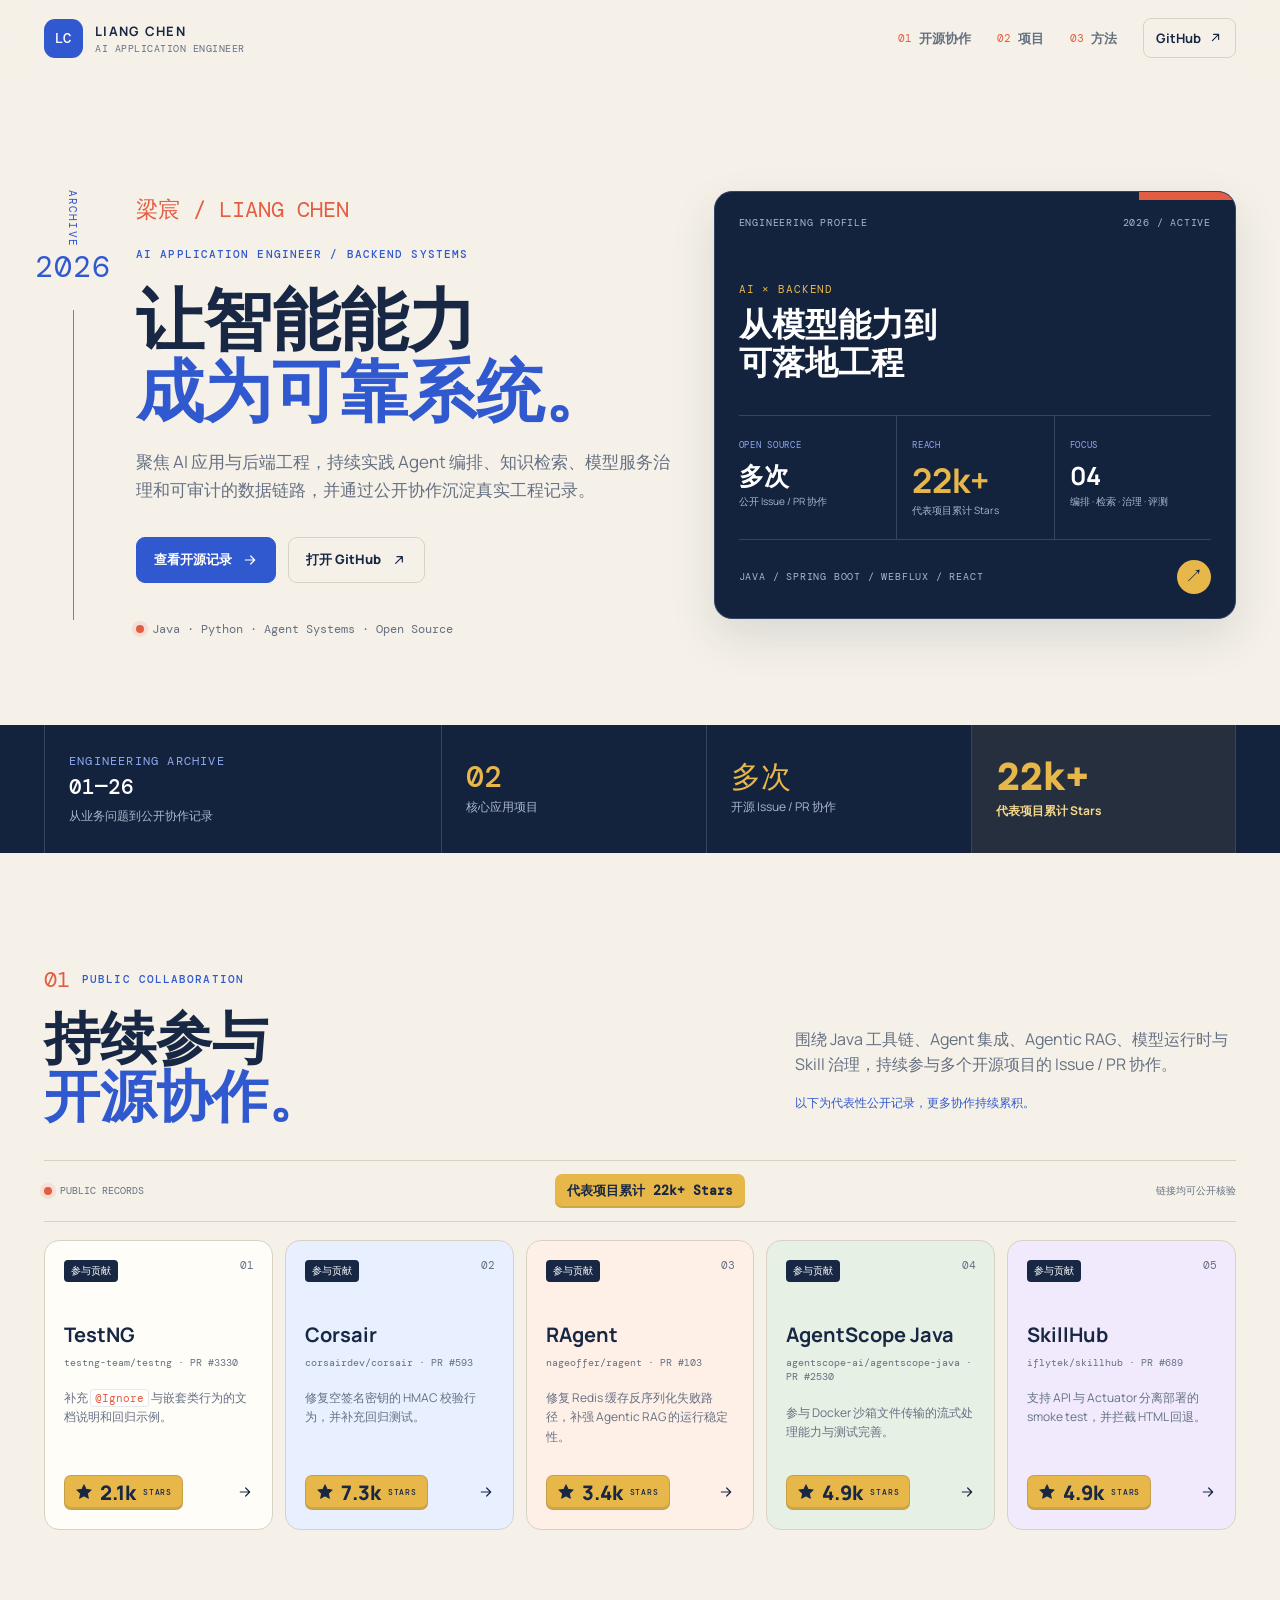
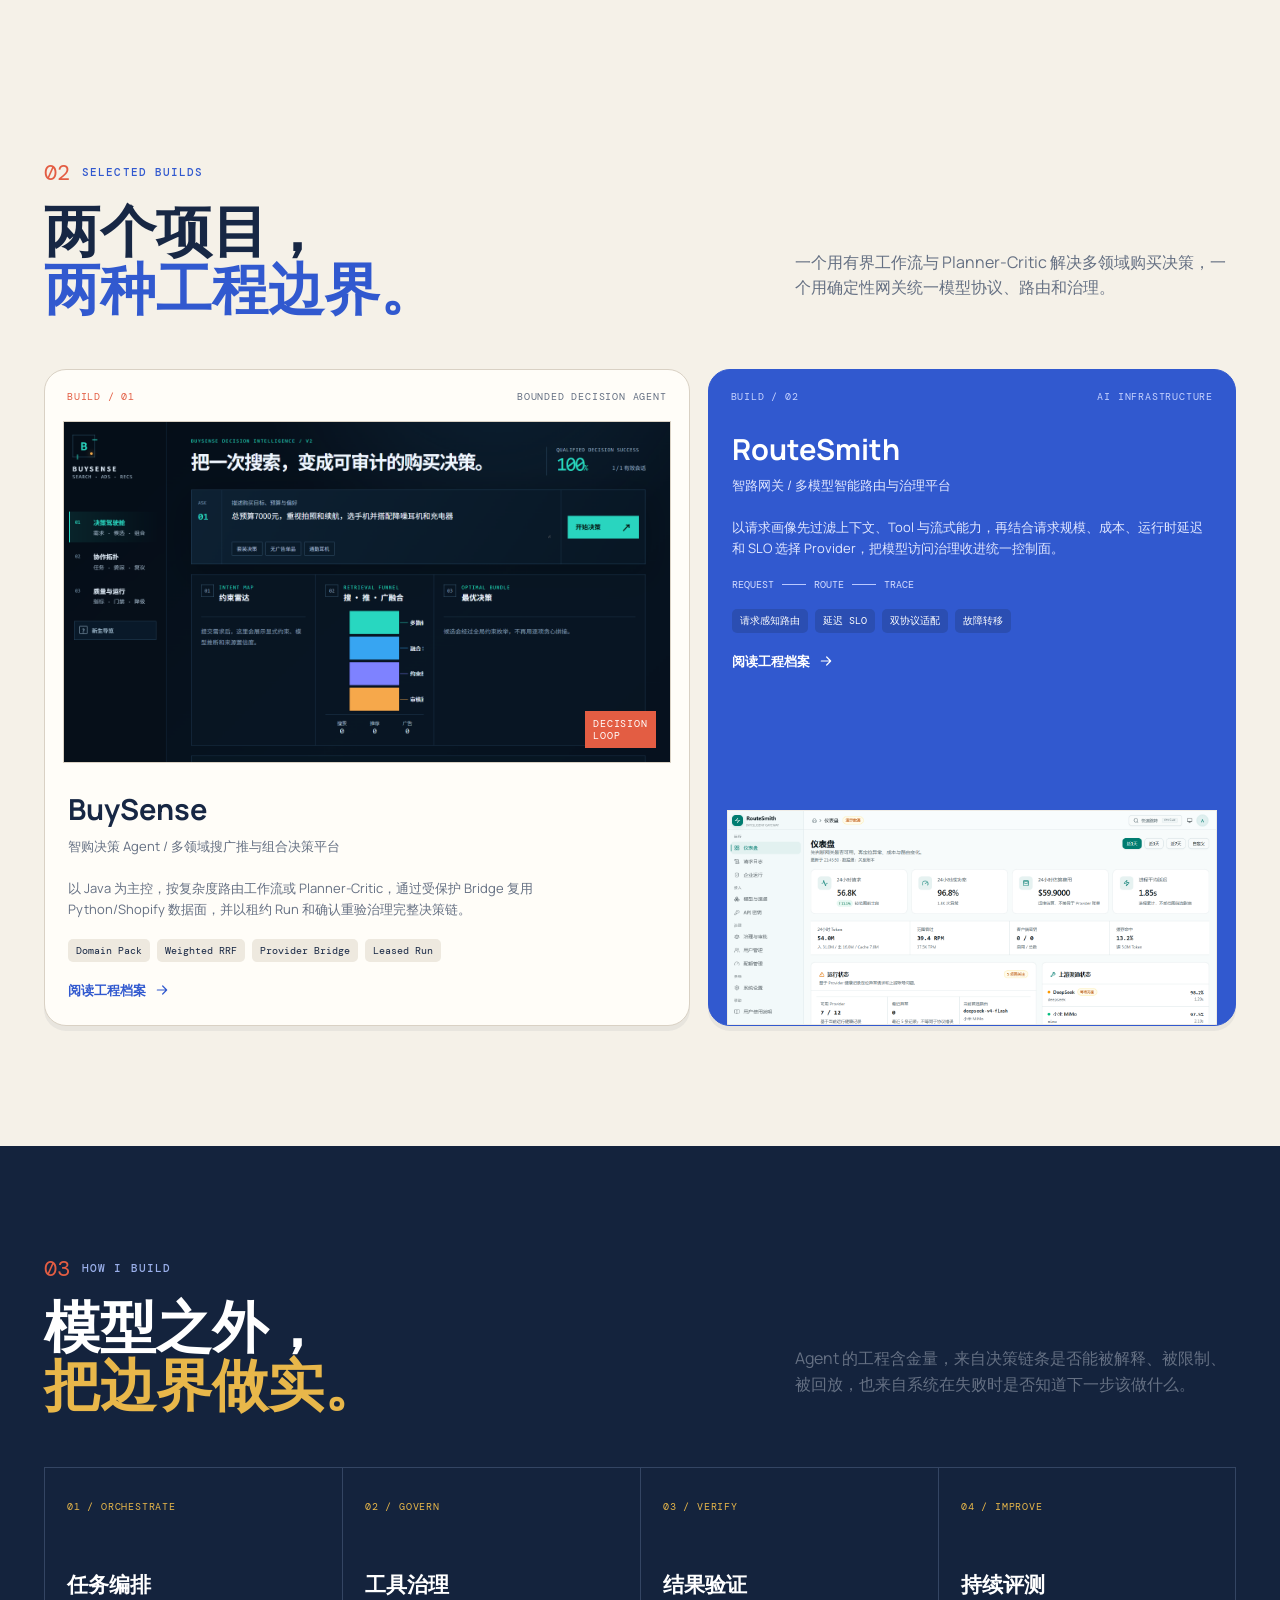
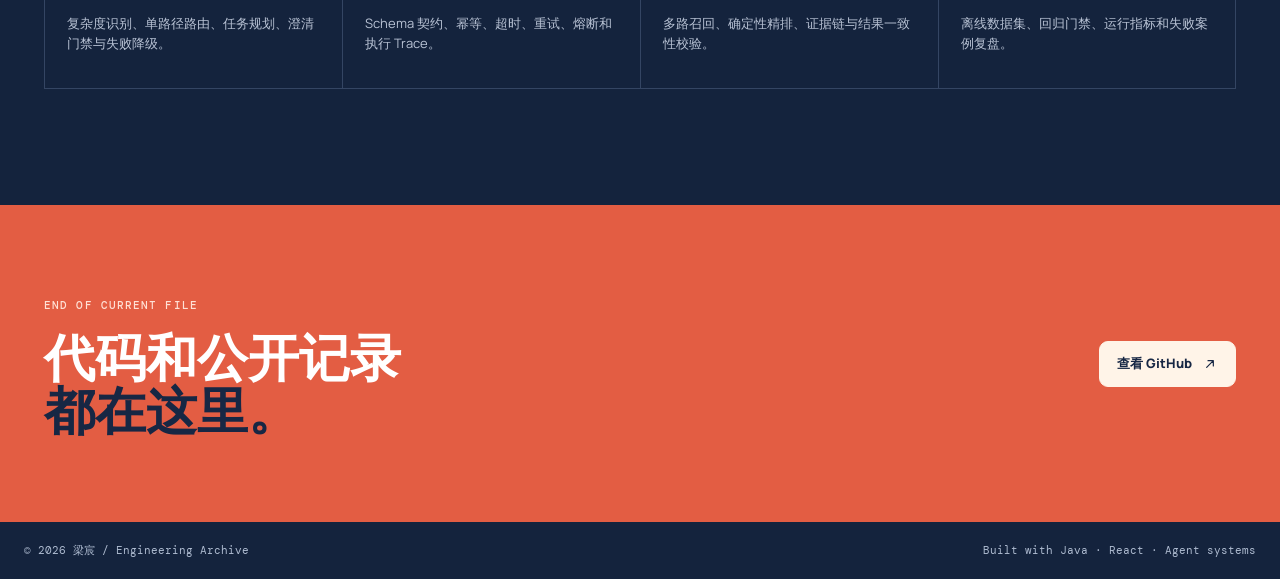
==== index.html @ 5660b4d6 "docs: sync BuySense fusion evidence" ====
<!doctype html>
<html lang="zh-CN">
  <head>
    <meta charset="utf-8" />
    <meta name="viewport" content="width=device-width, initial-scale=1" />
    <meta name="description" content="梁宸的 AI 应用与开源协作工程档案，聚焦自适应决策系统、多模型网关与可审计工程链路。" />
    <meta property="og:title" content="梁宸 · Engineering Archive" />
    <meta property="og:description" content="自适应 AI 决策、模型基础设施与持续开源协作。" />
    <meta property="og:type" content="website" />
    <title>梁宸 · Engineering Archive</title>
    <link rel="icon" href="data:," />
    <link rel="stylesheet" href="assets/site.css" />
  </head>
  <body>
    <header class="site-header" data-header>
      <div class="site-header-inner">
        <a class="brand" href="#top" aria-label="回到首页">
          <span class="brand-mark">LC</span>
          <span class="brand-copy"><strong>LIANG CHEN</strong><small>AI APPLICATION ENGINEER</small></span>
        </a>
        <button class="nav-toggle" type="button" aria-expanded="false" aria-controls="site-nav" title="打开导航">
          <svg width="22" height="22" viewBox="0 0 24 24" aria-hidden="true" focusable="false"><path d="M4 7h16M4 12h16M4 17h16" /></svg>
          <span class="sr-only">打开导航</span>
        </button>
        <nav id="site-nav" class="site-nav" aria-label="主导航">
          <a href="#opensource"><span>01</span>开源协作</a>
          <a href="#work"><span>02</span>项目</a>
          <a href="#method"><span>03</span>方法</a>
          <a class="nav-external" href="https://github.com/ShinyHero666" rel="noreferrer noopener" target="_blank">GitHub <svg class="icon" width="15" height="15" viewBox="0 0 24 24" aria-hidden="true"><path d="M7 17 17 7M9 7h8v8" /></svg></a>
        </nav>
      </div>
    </header>

    <a class="skip-link" href="#top">跳到主要内容</a>
    <main id="top" tabindex="-1">
      <section class="archive-hero" aria-labelledby="hero-title" data-reveal>
        <div class="hero-index" aria-hidden="true"><span>ARCHIVE</span><strong>2026</strong><i></i></div>
        <div class="hero-copy">
          <p class="kicker">AI APPLICATION ENGINEER / BACKEND SYSTEMS</p>
          <h1 id="hero-title">让智能能力<br /><em>成为可靠系统。</em></h1>
          <p class="hero-intro">聚焦 AI 应用与后端工程，持续实践 Agent 编排、知识检索、模型服务治理和可审计的数据链路，并通过公开协作沉淀真实工程记录。</p>
          <div class="hero-actions">
            <a class="button button-primary" href="#opensource">查看开源记录 <svg class="icon" width="16" height="16" viewBox="0 0 24 24" aria-hidden="true"><path d="M5 12h13M13 6l6 6-6 6" /></svg></a>
            <a class="button button-quiet" href="https://github.com/ShinyHero666" rel="noreferrer noopener" target="_blank">打开 GitHub <svg class="icon" width="16" height="16" viewBox="0 0 24 24" aria-hidden="true"><path d="M7 17 17 7M9 7h8v8" /></svg></a>
          </div>
          <div class="hero-footnote"><span class="status-dot"></span> Java · Python · Agent Systems · Open Source</div>
        </div>
        <div class="profile-board" aria-label="个人工程能力概览"><div class="profile-board-head"><span>ENGINEERING PROFILE</span><span>2026 / ACTIVE</span></div><div class="profile-board-title"><span>AI × BACKEND</span><strong>从模型能力到<br />可落地工程</strong></div><dl class="profile-summary"><div><dt>OPEN SOURCE</dt><dd><strong>多次</strong><span>公开 Issue / PR 协作</span></dd></div><div class="profile-stars"><dt>REACH</dt><dd><strong>22k+</strong><span>代表项目累计 Stars</span></dd></div><div><dt>FOCUS</dt><dd><strong>04</strong><span>编排 · 检索 · 治理 · 评测</span></dd></div></dl><div class="profile-board-foot"><span>JAVA / SPRING BOOT / WEBFLUX / REACT</span><a href="https://github.com/ShinyHero666" rel="noreferrer noopener" target="_blank" aria-label="打开 GitHub">↗</a></div></div>
      </section>

      <section class="metrics-band" aria-label="档案概览" data-reveal>
        <div class="metrics-inner">
          <div class="metric metric-lead"><span class="metric-label">ENGINEERING ARCHIVE</span><strong>01—26</strong><span>从业务问题到公开协作记录</span></div>
          <div class="metric"><strong>02</strong><span>核心应用项目</span></div>
          <div class="metric"><strong>多次</strong><span>开源 Issue / PR 协作</span></div>
          <div class="metric"><strong>22k+</strong><span>代表项目累计 Stars</span></div>
        </div>
      </section>

      <section class="opensource-section section-shell" id="opensource" aria-labelledby="opensource-title" data-reveal>
        <div class="section-heading open-source-heading">
          <div><span class="section-number">01</span><span class="kicker">PUBLIC COLLABORATION</span><h2 id="opensource-title">持续参与<br /><em>开源协作。</em></h2></div>
          <div><p>围绕 Java 工具链、Agent 集成、Agentic RAG、模型运行时与 Skill 治理，持续参与多个开源项目的 Issue / PR 协作。</p><p class="subtle-note">以下为代表性公开记录，更多协作持续累积。</p></div>
        </div>
        <div class="opensource-toolbar"><span><i class="status-dot"></i> PUBLIC RECORDS</span><strong>代表项目累计 22k+ Stars</strong><span>链接均可公开核验</span></div>
        <div class="opensource-grid">
          <a class="opensource-card" href="https://github.com/testng-team/testng/pull/3330" target="_blank" rel="noreferrer noopener"><span class="card-index">01</span><span class="contribution-label">参与贡献</span><strong>TestNG</strong><span class="repo-name">testng-team/testng · PR #3330</span><p>补充 <code>@Ignore</code> 与嵌套类行为的文档说明和回归示例。</p><span class="card-meta"><span class="star-badge"><svg class="star-icon" width="18" height="18" viewBox="0 0 24 24" aria-hidden="true"><path d="m12 2.8 2.8 5.7 6.3.9-4.6 4.4 1.1 6.2-5.6-2.9L6.4 20l1.1-6.2-4.6-4.4 6.3-.9L12 2.8Z" /></svg><b>2.1k</b><small>STARS</small></span><svg class="icon" width="16" height="16" viewBox="0 0 24 24" aria-hidden="true"><path d="M5 12h13M13 6l6 6-6 6" /></svg></span></a>
          <a class="opensource-card" href="https://github.com/corsairdev/corsair/pull/593" target="_blank" rel="noreferrer noopener"><span class="card-index">02</span><span class="contribution-label">参与贡献</span><strong>Corsair</strong><span class="repo-name">corsairdev/corsair · PR #593</span><p>修复空签名密钥的 HMAC 校验行为，并补充回归测试。</p><span class="card-meta"><span class="star-badge"><svg class="star-icon" width="18" height="18" viewBox="0 0 24 24" aria-hidden="true"><path d="m12 2.8 2.8 5.7 6.3.9-4.6 4.4 1.1 6.2-5.6-2.9L6.4 20l1.1-6.2-4.6-4.4 6.3-.9L12 2.8Z" /></svg><b>7.3k</b><small>STARS</small></span><svg class="icon" width="16" height="16" viewBox="0 0 24 24" aria-hidden="true"><path d="M5 12h13M13 6l6 6-6 6" /></svg></span></a>
          <a class="opensource-card" href="https://github.com/nageoffer/ragent/pull/103" target="_blank" rel="noreferrer noopener"><span class="card-index">03</span><span class="contribution-label">参与贡献</span><strong>RAgent</strong><span class="repo-name">nageoffer/ragent · PR #103</span><p>修复 Redis 缓存反序列化失败路径，补强 Agentic RAG 的运行稳定性。</p><span class="card-meta"><span class="star-badge"><svg class="star-icon" width="18" height="18" viewBox="0 0 24 24" aria-hidden="true"><path d="m12 2.8 2.8 5.7 6.3.9-4.6 4.4 1.1 6.2-5.6-2.9L6.4 20l1.1-6.2-4.6-4.4 6.3-.9L12 2.8Z" /></svg><b>3.4k</b><small>STARS</small></span><svg class="icon" width="16" height="16" viewBox="0 0 24 24" aria-hidden="true"><path d="M5 12h13M13 6l6 6-6 6" /></svg></span></a>
          <a class="opensource-card" href="https://github.com/agentscope-ai/agentscope-java/pull/2530" target="_blank" rel="noreferrer noopener"><span class="card-index">04</span><span class="contribution-label">参与贡献</span><strong>AgentScope Java</strong><span class="repo-name">agentscope-ai/agentscope-java · PR #2530</span><p>参与 Docker 沙箱文件传输的流式处理能力与测试完善。</p><span class="card-meta"><span class="star-badge"><svg class="star-icon" width="18" height="18" viewBox="0 0 24 24" aria-hidden="true"><path d="m12 2.8 2.8 5.7 6.3.9-4.6 4.4 1.1 6.2-5.6-2.9L6.4 20l1.1-6.2-4.6-4.4 6.3-.9L12 2.8Z" /></svg><b>4.9k</b><small>STARS</small></span><svg class="icon" width="16" height="16" viewBox="0 0 24 24" aria-hidden="true"><path d="M5 12h13M13 6l6 6-6 6" /></svg></span></a>
          <a class="opensource-card" href="https://github.com/iflytek/skillhub/pull/689" target="_blank" rel="noreferrer noopener"><span class="card-index">05</span><span class="contribution-label">参与贡献</span><strong>SkillHub</strong><span class="repo-name">iflytek/skillhub · PR #689</span><p>支持 API 与 Actuator 分离部署的 smoke test，并拦截 HTML 回退。</p><span class="card-meta"><span class="star-badge"><svg class="star-icon" width="18" height="18" viewBox="0 0 24 24" aria-hidden="true"><path d="m12 2.8 2.8 5.7 6.3.9-4.6 4.4 1.1 6.2-5.6-2.9L6.4 20l1.1-6.2-4.6-4.4 6.3-.9L12 2.8Z" /></svg><b>4.9k</b><small>STARS</small></span><svg class="icon" width="16" height="16" viewBox="0 0 24 24" aria-hidden="true"><path d="M5 12h13M13 6l6 6-6 6" /></svg></span></a>
        </div>
      </section>

      <section class="work-section section-shell" id="work" aria-labelledby="work-title" data-reveal>
        <div class="section-heading">
          <div><span class="section-number">02</span><span class="kicker">SELECTED BUILDS</span><h2 id="work-title">两个项目，<br /><em>两种工程边界。</em></h2></div>
          <p>一个用有界工作流与 Planner-Critic 解决多领域购买决策，一个用确定性网关统一模型协议、路由和治理。</p>
        </div>
        <div class="project-grid">
          <article class="project-card project-card-primary">
            <div class="project-card-head"><span class="project-code">BUILD / 01</span><span class="project-type">BOUNDED DECISION AGENT</span></div>
            <div class="project-image"><img src="assets/buysense-console.png" alt="BuySense 智购引擎决策工作台界面" loading="lazy" /><span class="image-stamp">DECISION<br />LOOP</span></div>
            <div class="project-card-body">
              <div><h3>BuySense</h3><p>智购决策 Agent / 多领域搜广推与组合决策平台</p></div>
              <p class="project-description">以 Java 为主控，按复杂度路由工作流或 Planner-Critic，通过受保护 Bridge 复用 Python/Shopify 数据面，并以租约 Run 和确认重验治理完整决策链。</p>
              <div class="tag-row"><span>Domain Pack</span><span>Weighted RRF</span><span>Provider Bridge</span><span>Leased Run</span></div>
              <a class="card-action" href="projects/buysense.html">阅读工程档案 <svg class="icon" width="16" height="16" viewBox="0 0 24 24" aria-hidden="true"><path d="M5 12h13M13 6l6 6-6 6" /></svg></a>
            </div>
          </article>
          <article class="project-card project-card-secondary">
            <div class="project-card-head"><span class="project-code">BUILD / 02</span><span class="project-type">AI INFRASTRUCTURE</span></div>
            <div class="project-card-body">
              <div><h3>RouteSmith</h3><p>智路网关 / 多模型智能路由与治理平台</p></div>
              <p class="project-description">以请求画像先过滤上下文、Tool 与流式能力，再结合请求规模、成本、运行时延迟和 SLO 选择 Provider，把模型访问治理收进统一控制面。</p>
              <div class="mini-flow" aria-label="RouteSmith 请求链路"><span>REQUEST</span><i></i><span>ROUTE</span><i></i><span>TRACE</span></div>
              <div class="tag-row"><span>请求感知路由</span><span>延迟 SLO</span><span>双协议适配</span><span>故障转移</span></div>
              <a class="card-action" href="projects/routesmith.html">阅读工程档案 <svg class="icon" width="16" height="16" viewBox="0 0 24 24" aria-hidden="true"><path d="M5 12h13M13 6l6 6-6 6" /></svg></a>
            </div>
            <div class="project-image project-image-small"><img src="assets/routesmith-dashboard.png" alt="RouteSmith 多模型治理控制台界面" loading="lazy" /></div>
          </article>
        </div>
      </section>

      <section class="method-section" id="method" aria-labelledby="method-title" data-reveal>
        <div class="section-shell">
          <div class="section-heading section-heading-dark">
            <div><span class="section-number">03</span><span class="kicker">HOW I BUILD</span><h2 id="method-title">模型之外，<br /><em>把边界做实。</em></h2></div>
            <p>Agent 的工程含金量，来自决策链条是否能被解释、被限制、被回放，也来自系统在失败时是否知道下一步该做什么。</p>
          </div>
          <div class="method-grid">
            <article><span>01 / ORCHESTRATE</span><h3>任务编排</h3><p>复杂度识别、单路径路由、任务规划、澄清门禁与失败降级。</p></article>
            <article><span>02 / GOVERN</span><h3>工具治理</h3><p>Schema 契约、幂等、超时、重试、熔断和执行 Trace。</p></article>
            <article><span>03 / VERIFY</span><h3>结果验证</h3><p>多路召回、确定性精排、证据链与结果一致性校验。</p></article>
            <article><span>04 / IMPROVE</span><h3>持续评测</h3><p>离线数据集、回归门禁、运行指标和失败案例复盘。</p></article>
          </div>
        </div>
      </section>

      <section class="contact-section" data-reveal>
        <div class="section-shell contact-inner"><div><span class="kicker">END OF CURRENT FILE</span><h2>代码和公开记录<br /><em>都在这里。</em></h2></div><a class="button button-primary" href="https://github.com/ShinyHero666" rel="noreferrer noopener" target="_blank">查看 GitHub <svg class="icon" width="16" height="16" viewBox="0 0 24 24" aria-hidden="true"><path d="M7 17 17 7M9 7h8v8" /></svg></a></div>
      </section>
    </main>
    <footer class="site-footer"><span>© <span data-year></span> 梁宸 / Engineering Archive</span><span>Built with Java · React · Agent systems</span></footer>
    <script src="assets/site.js"></script>
  </body>
</html>
---- assets/site.css ----
@import url('https://fonts.googleapis.com/css2?family=DM+Mono:wght@400;500&family=Manrope:wght@400;500;600;700;800&display=swap');

:root {
  --paper: #f5f1e8;
  --surface: #fffdf8;
  --ink: #172744;
  --muted: #657083;
  --line: #d9d1c4;
  --blue: #3159cf;
  --blue-dark: #233f9a;
  --red: #e35d43;
  --yellow: #e8b74a;
  --dark: #14233d;
  --dark-line: #344563;
  --max: 1240px;
  --header: 76px;
  --radius: 18px;
  --shadow: 0 18px 45px rgba(23, 39, 68, .12);
}

* { box-sizing: border-box; }
html { scroll-behavior: smooth; scroll-padding-top: calc(var(--header) + 20px); }
body { margin: 0; color: var(--ink); background: var(--paper); font-family: Manrope, "Microsoft YaHei", sans-serif; font-size: 16px; line-height: 1.6; overflow-x: hidden; }
img { display: block; max-width: 100%; }
a { color: inherit; text-decoration: none; cursor: pointer; }
button { font: inherit; cursor: pointer; }
::selection { color: #fff; background: var(--blue); }
.icon { flex: 0 0 auto; fill: none; stroke: currentColor; stroke-width: 1.8; stroke-linecap: round; stroke-linejoin: round; }
.sr-only { position: absolute; width: 1px; height: 1px; padding: 0; margin: -1px; overflow: hidden; clip: rect(0, 0, 0, 0); white-space: nowrap; border: 0; }
.skip-link { position: fixed; top: 14px; left: 18px; z-index: 100; padding: 10px 14px; color: #fff; background: var(--ink); border-radius: 8px; transform: translateY(-160%); transition: transform 180ms ease; }
.skip-link:focus { transform: translateY(0); }
:focus-visible { outline: 3px solid var(--red); outline-offset: 4px; }
main:focus { outline: none; }

.site-header { position: sticky; top: 0; z-index: 50; min-height: var(--header); border-bottom: 1px solid transparent; background: rgba(245, 241, 232, .92); backdrop-filter: blur(16px); transition: border-color 200ms ease, box-shadow 200ms ease; }
.site-header.is-scrolled { border-color: var(--line); box-shadow: 0 8px 24px rgba(23, 39, 68, .06); }
.site-header-inner { max-width: var(--max); min-height: var(--header); display: flex; align-items: center; justify-content: space-between; gap: 32px; margin: 0 auto; padding: 0 24px; }
.brand { display: inline-flex; align-items: center; gap: 12px; }
.brand-mark { width: 39px; height: 39px; display: grid; place-items: center; color: #fff; background: var(--blue); border-radius: 11px; font: 500 14px/1 "DM Mono", monospace; letter-spacing: .06em; }
.brand-copy { display: grid; gap: 1px; }
.brand-copy strong { font-size: 13px; letter-spacing: .1em; }
.brand-copy small { color: var(--muted); font: 10px/1.3 "DM Mono", monospace; letter-spacing: .05em; }
.site-nav { display: flex; align-items: center; gap: 26px; }
.site-nav a { position: relative; display: inline-flex; align-items: center; gap: 7px; color: var(--muted); font-size: 13px; font-weight: 700; transition: color 180ms ease; }
.site-nav a span { color: var(--red); font: 11px "DM Mono", monospace; }
.site-nav a::after { content: ""; position: absolute; right: 0; bottom: -8px; left: 0; height: 2px; background: var(--red); transform: scaleX(0); transform-origin: right; transition: transform 180ms ease; }
.site-nav a:hover { color: var(--ink); }
.site-nav a:hover::after { transform: scaleX(1); transform-origin: left; }
.site-nav .nav-external { padding: 9px 12px; color: var(--ink); border: 1px solid var(--line); border-radius: 8px; }
.site-nav .nav-external::after { display: none; }
.nav-toggle { display: none; min-width: 44px; min-height: 44px; place-items: center; padding: 0; color: var(--ink); border: 1px solid var(--line); border-radius: 9px; background: transparent; }
.nav-toggle svg { fill: none; stroke: currentColor; stroke-width: 1.8; stroke-linecap: round; }

.archive-hero { max-width: var(--max); display: grid; grid-template-columns: 58px minmax(0, 1.02fr) minmax(400px, .98fr); gap: 34px; align-items: center; margin: 0 auto; padding: 96px 24px 88px; }
.hero-index { min-height: 430px; display: flex; flex-direction: column; align-items: center; justify-content: space-between; color: var(--blue); font: 11px "DM Mono", monospace; letter-spacing: .1em; }
.hero-index span { writing-mode: vertical-rl; }
.hero-index strong { font: 30px "DM Mono", monospace; }
.hero-index i { width: 1px; flex: 1; margin-top: 24px; background: var(--red); }
.kicker { margin: 0; color: var(--blue); font: 500 11px/1.3 "DM Mono", monospace; letter-spacing: .1em; }
.hero-copy h1 { max-width: 680px; margin: 22px 0 24px; font-size: clamp(42px, 5.3vw, 78px); line-height: 1.04; letter-spacing: 0; }
h1 em, h2 em { color: var(--blue); font-style: normal; }
.hero-intro { max-width: 570px; margin: 0; color: var(--muted); font-size: 17px; }
.hero-actions { display: flex; flex-wrap: wrap; gap: 12px; margin-top: 34px; }
.button { min-height: 46px; display: inline-flex; align-items: center; justify-content: center; gap: 10px; padding: 11px 17px; border: 1px solid var(--ink); border-radius: 9px; font-size: 13px; font-weight: 800; transition: transform 180ms ease, background-color 180ms ease, color 180ms ease, border-color 180ms ease; }
.button:hover { transform: translateY(-2px); }
.button-primary { color: #fff; background: var(--blue); border-color: var(--blue); }
.button-primary:hover { background: var(--blue-dark); border-color: var(--blue-dark); }
.button-quiet { color: var(--ink); border-color: var(--line); }
.button-quiet:hover { color: var(--blue); border-color: var(--blue); }
.hero-footnote { display: flex; align-items: center; gap: 8px; margin-top: 38px; color: var(--muted); font: 12px "DM Mono", monospace; }
.status-dot { width: 8px; height: 8px; display: inline-block; border-radius: 50%; background: var(--red); box-shadow: 0 0 0 4px rgba(227, 93, 67, .12); }
.hero-board { position: relative; padding: 22px; color: #fff; background: var(--dark); border-radius: 26px; box-shadow: var(--shadow); transform: rotate(1deg); }
.board-topline, .board-bottom { display: flex; align-items: center; justify-content: space-between; color: #aab7cc; font: 10px "DM Mono", monospace; letter-spacing: .08em; }
.board-main { display: grid; grid-template-columns: 86px 1fr; gap: 22px; align-items: end; padding: 42px 0 28px; }
.board-number { color: var(--yellow); font: 64px/.85 "DM Mono", monospace; }
.board-label { margin: 0 0 7px; color: #8fa7ef; font: 10px "DM Mono", monospace; letter-spacing: .12em; }
.board-main h2 { margin: 0; font-size: clamp(26px, 3vw, 40px); line-height: 1.08; letter-spacing: 0; }
.board-copy { max-width: 290px; margin: 13px 0 0; color: #b4bfd1; font-size: 12px; line-height: 1.55; }
.board-visual { position: relative; overflow: hidden; margin-bottom: 22px; border: 5px solid #273856; background: #fff; }
.board-visual img { width: 100%; aspect-ratio: 16 / 9; object-fit: cover; object-position: top left; }
.visual-tag { position: absolute; right: 10px; bottom: 10px; padding: 5px 7px; color: #fff; background: rgba(20, 35, 61, .9); font: 9px "DM Mono", monospace; }
.board-bottom { padding-top: 15px; border-top: 1px solid var(--dark-line); }
.board-bottom strong { color: var(--yellow); font-size: 19px; }

.metrics-band { color: #fff; background: var(--dark); }
.metrics-inner { max-width: var(--max); display: grid; grid-template-columns: 1.5fr repeat(3, 1fr); margin: 0 auto; padding: 0 24px; }
.metric { min-height: 128px; display: grid; align-content: center; gap: 5px; padding: 22px 24px; border-left: 1px solid var(--dark-line); }
.metric:last-child { border-right: 1px solid var(--dark-line); }
.metric:last-child { background: rgba(232, 183, 74, .08); }
.metric strong { color: var(--yellow); font: 500 30px/1 "DM Mono", monospace; }
.metric span { color: #aab7cc; font-size: 12px; }
.metric:last-child strong { font-size: 38px; font-weight: 700; }
.metric:last-child span { color: #f5d88d; font-weight: 700; }
.metric-lead { gap: 8px; }
.metric-lead strong { color: #fff; font-size: 21px; }
.metric-label { color: #8fa7ef !important; font: 10px "DM Mono", monospace; letter-spacing: .1em; }

.section-shell { max-width: var(--max); margin: 0 auto; padding-right: 24px; padding-left: 24px; }
.work-section { padding-top: 108px; padding-bottom: 120px; }
.section-heading { display: grid; grid-template-columns: minmax(0, .85fr) minmax(280px, .55fr); justify-content: space-between; gap: 70px; align-items: end; margin-bottom: 52px; }
.section-number { display: inline-block; margin-right: 12px; color: var(--red); font: 22px "DM Mono", monospace; vertical-align: top; }
.section-heading h2 { margin: 14px 0 0; font-size: clamp(36px, 4.4vw, 64px); line-height: 1.03; letter-spacing: 0; }
.section-heading > p, .section-heading > div + p, .open-source-heading > div:last-child { max-width: 470px; color: var(--muted); }
.project-grid { display: grid; grid-template-columns: minmax(0, 1.1fr) minmax(330px, .9fr); gap: 18px; align-items: stretch; }
.project-card { min-width: 0; overflow: hidden; border: 1px solid var(--line); border-radius: 22px; box-shadow: 0 5px 0 rgba(23, 39, 68, .06); transition: transform 200ms ease, box-shadow 200ms ease, border-color 200ms ease; }
.project-card:hover { border-color: #9baee6; box-shadow: 0 14px 0 rgba(23, 39, 68, .08); transform: translateY(-4px); }
.project-card-primary { background: var(--surface); }
.project-card-secondary { display: flex; flex-direction: column; color: #fff; background: var(--blue); border-color: var(--blue); }
.project-card-head { display: flex; justify-content: space-between; gap: 12px; padding: 20px 22px 0; font: 10px "DM Mono", monospace; letter-spacing: .08em; }
.project-code { color: var(--red); }
.project-card-secondary .project-code { color: #c7d3ff; }
.project-type { color: var(--muted); text-align: right; }
.project-card-secondary .project-type { color: #c7d3ff; }
.project-image { position: relative; margin: 18px 18px 0; overflow: hidden; border: 1px solid var(--line); background: #e8e3d9; }
.project-image img { width: 100%; aspect-ratio: 16 / 9; object-fit: cover; object-position: top left; }
.image-stamp { position: absolute; right: 14px; bottom: 14px; padding: 7px 8px; color: #fff; background: var(--red); font: 10px/1.15 "DM Mono", monospace; letter-spacing: .08em; }
.project-card-body { display: grid; gap: 18px; padding: 23px 23px 25px; }
.project-card h3 { margin: 0; font-size: 29px; letter-spacing: 0; }
.project-card-body p { margin: 3px 0 0; color: var(--muted); font-size: 13px; }
.project-card-secondary .project-card-body p { color: #e1e7ff; }
.project-description { max-width: 520px; line-height: 1.65; }
.tag-row { display: flex; flex-wrap: wrap; gap: 7px; }
.tag-row span { padding: 5px 8px; color: var(--ink); background: #eee9df; border-radius: 5px; font: 10px "DM Mono", monospace; }
.project-card-secondary .tag-row span { color: #fff; background: rgba(20, 35, 61, .2); }
.card-action { display: inline-flex; align-items: center; gap: 8px; width: max-content; color: var(--blue); font-size: 13px; font-weight: 800; }
.card-action:hover { color: var(--red); }
.project-card-secondary .card-action { color: #fff; }
.project-image-small { order: 3; margin-top: auto; border-color: rgba(255,255,255,.3); }
.project-image-small img { aspect-ratio: 16 / 7; }
.mini-flow { display: flex; align-items: center; gap: 8px; color: #d5ddff; font: 10px "DM Mono", monospace; }
.mini-flow i { width: 24px; height: 1px; background: #b9c8ff; }

.method-section { padding: 108px 0 116px; color: #fff; background: var(--dark); }
.section-heading-dark { margin-bottom: 54px; }
.section-heading-dark .kicker { color: #9aafea; }
.section-heading-dark h2 { color: #fff; }
.section-heading-dark h2 em { color: var(--yellow); }
.section-heading-dark > p { color: #b8c2d4; }
.method-grid { display: grid; grid-template-columns: repeat(4, 1fr); border-top: 1px solid var(--dark-line); border-bottom: 1px solid var(--dark-line); }
.method-grid article { min-height: 220px; padding: 24px 22px; border-left: 1px solid var(--dark-line); }
.method-grid article:last-child { border-right: 1px solid var(--dark-line); }
.method-grid article > span { color: var(--yellow); font: 10px "DM Mono", monospace; letter-spacing: .08em; }
.method-grid h3 { margin: 50px 0 11px; font-size: 21px; }
.method-grid p { margin: 0; color: #b8c2d4; font-size: 13px; }

.opensource-section { padding-top: 112px; padding-bottom: 120px; }
.open-source-heading { margin-bottom: 36px; }
.subtle-note { margin-top: 17px !important; color: var(--blue) !important; font: 12px "DM Mono", monospace; }
.opensource-toolbar { display: flex; align-items: center; justify-content: space-between; gap: 16px; padding: 13px 0; border-top: 1px solid var(--line); border-bottom: 1px solid var(--line); color: var(--muted); font: 10px "DM Mono", monospace; }
.opensource-toolbar span { display: inline-flex; align-items: center; gap: 8px; }
.opensource-toolbar strong { display: inline-flex; align-items: center; min-height: 34px; padding: 7px 12px; color: var(--ink); background: var(--yellow); border-radius: 7px; box-shadow: inset 0 -2px 0 rgba(23,39,68,.12); font-size: 13px; font-weight: 800; }
.opensource-grid { display: grid; grid-template-columns: repeat(5, minmax(0, 1fr)); gap: 12px; margin-top: 18px; }
.opensource-card { position: relative; min-width: 0; min-height: 290px; display: flex; flex-direction: column; padding: 19px; color: var(--ink); background: var(--surface); border: 1px solid var(--line); border-radius: 15px; transition: transform 180ms ease, box-shadow 180ms ease, border-color 180ms ease; }
.opensource-card:nth-child(2) { background: #e8efff; }
.opensource-card:nth-child(3) { background: #fff0e7; }
.opensource-card:nth-child(4) { background: #e7f0e5; }
.opensource-card:nth-child(5) { background: #f1eafd; }
.opensource-card:hover { border-color: var(--blue); box-shadow: 0 12px 26px rgba(23,39,68,.12); transform: translateY(-4px); }
.card-index { position: absolute; top: 17px; right: 18px; color: var(--muted); font: 11px "DM Mono", monospace; }
.contribution-label { width: max-content; padding: 4px 7px; color: #fff; background: var(--ink); border-radius: 4px; font: 10px "DM Mono", monospace; }
.opensource-card > strong { margin-top: 37px; font-size: 20px; letter-spacing: 0; }
.repo-name { margin-top: 5px; overflow-wrap: anywhere; color: var(--muted); font: 10px/1.45 "DM Mono", monospace; }
.opensource-card p { margin: 18px 0 0; color: var(--muted); font-size: 12px; line-height: 1.6; }
.opensource-card code { padding: 1px 4px; color: var(--red); background: rgba(255,255,255,.65); border: 1px solid rgba(23,39,68,.1); border-radius: 3px; font: 11px "DM Mono", monospace; }
.card-meta { display: flex; align-items: center; justify-content: space-between; gap: 10px; min-width: 0; margin-top: auto; padding-top: 18px; color: var(--blue); font: 11px "DM Mono", monospace; }
.card-meta > span:first-child { display: inline-flex; align-items: center; min-height: 34px; min-width: 0; padding: 7px 10px; overflow: hidden; color: var(--ink); background: var(--yellow); border-radius: 7px; box-shadow: inset 0 -2px 0 rgba(23,39,68,.12); font-size: 13px; font-weight: 800; line-height: 1.1; white-space: nowrap; text-overflow: ellipsis; }
.card-meta > .icon { color: var(--ink); }

.contact-section { padding: 86px 0; color: #fff; background: var(--red); }
.contact-inner { display: flex; align-items: center; justify-content: space-between; gap: 48px; }
.contact-inner .kicker { color: #ffe0d5; }
.contact-inner h2 { margin: 13px 0 0; font-size: clamp(35px, 4vw, 58px); line-height: 1.04; letter-spacing: 0; }
.contact-inner h2 em { color: var(--ink); }
.contact-inner .button-primary { color: var(--ink); background: #fff4e8; border-color: #fff4e8; }
.contact-inner .button-primary:hover { background: var(--yellow); border-color: var(--yellow); }
.site-footer { display: flex; justify-content: space-between; gap: 20px; padding: 21px max(24px, calc((100vw - var(--max)) / 2)); color: #aebbd0; background: var(--dark); font: 11px "DM Mono", monospace; }

/* Detail pages share the same archive language. */
.case-hero { padding: 76px max(24px, calc((100vw - var(--max)) / 2)) 72px; border-bottom: 1px solid var(--line); }
.case-back { display: inline-flex; align-items: center; gap: 8px; margin-bottom: 43px; color: var(--muted); font: 12px "DM Mono", monospace; }
.case-back:hover { color: var(--red); }
.case-hero-grid { display: grid; grid-template-columns: .8fr 1.2fr; gap: 68px; align-items: end; }
.case-hero h1 { margin: 16px 0 12px; font-size: clamp(53px, 8vw, 104px); line-height: .95; letter-spacing: 0; }
.case-hero h1 span { display: block; margin-top: 15px; color: var(--blue); font-size: .3em; letter-spacing: 0; }
.case-hero p { max-width: 570px; color: var(--muted); font-size: 17px; }
.case-hero figure { margin: 0; padding: 14px; background: var(--dark); border-radius: 20px; box-shadow: var(--shadow); }
.case-hero figure img { width: 100%; aspect-ratio: 16 / 10; object-fit: cover; object-position: top left; }
.case-body { max-width: var(--max); margin: 0 auto; padding: 70px 24px 110px; }
.case-section { display: grid; grid-template-columns: 245px 1fr; gap: 70px; padding: 52px 0; border-top: 1px solid var(--line); }
.case-section:first-child { border-top: 2px solid var(--ink); }
.case-section h2 { margin: 10px 0 0; font-size: 27px; line-height: 1.15; letter-spacing: 0; }
.case-section p { margin-top: 0; color: var(--muted); }
.architecture { display: grid; grid-template-columns: repeat(5, 1fr); gap: 10px; margin-top: 28px; }
.architecture div { min-height: 130px; padding: 16px 13px; border: 1px solid var(--line); border-radius: 10px; background: var(--surface); }
.architecture strong { display: block; font-size: 13px; }
.architecture span { display: block; margin-top: 8px; color: var(--muted); font-size: 11px; line-height: 1.45; }
.decision-table { width: 100%; border-collapse: collapse; margin-top: 22px; background: var(--surface); }
.decision-table th, .decision-table td { padding: 13px 12px; border: 1px solid var(--line); text-align: left; vertical-align: top; font-size: 12px; }
.decision-table th { color: var(--ink); background: #e8efff; font-weight: 800; }
.evidence-row { display: grid; grid-template-columns: repeat(3, 1fr); border-top: 1px solid var(--line); border-bottom: 1px solid var(--line); }
.evidence-row div { padding: 21px 18px; border-left: 1px solid var(--line); }
.evidence-row div:last-child { border-right: 1px solid var(--line); }
.evidence-row strong { display: block; color: var(--blue); font: 31px "DM Mono", monospace; line-height: 1.1; }
.evidence-row span { display: block; margin-top: 7px; color: var(--muted); font: 11px "DM Mono", monospace; }
.case-list { padding-left: 19px; }
.case-list li { margin: 11px 0; color: var(--muted); }

html.js [data-reveal] { opacity: 0; transform: translateY(15px); transition: opacity 420ms ease, transform 420ms ease; }
html.js [data-reveal].is-visible { opacity: 1; transform: none; }

@media (max-width: 1024px) {
  .archive-hero { grid-template-columns: 42px 1fr 1fr; gap: 22px; }
  .hero-board { padding: 17px; }
  .board-main { grid-template-columns: 66px 1fr; gap: 14px; }
  .board-number { font-size: 51px; }
  .metrics-inner { grid-template-columns: 1.2fr repeat(3, 1fr); }
  .metric { padding-inline: 16px; }
  .project-grid { grid-template-columns: 1fr 1fr; }
  .opensource-grid { grid-template-columns: repeat(3, 1fr); }
  .opensource-card:nth-child(4), .opensource-card:nth-child(5) { min-height: 255px; }
}
@media (max-width: 760px) {
  :root { --header: 68px; }
  .site-header-inner { padding-inline: 18px; }
  .nav-toggle { display: grid; }
  .site-nav { position: absolute; top: var(--header); right: 0; left: 0; display: none; flex-direction: column; align-items: stretch; gap: 0; padding: 12px 18px 18px; background: var(--paper); border-bottom: 1px solid var(--line); box-shadow: 0 12px 24px rgba(23,39,68,.08); }
  .site-nav.is-open { display: flex; }
  .site-nav a { min-height: 44px; padding: 11px 2px; }
  .site-nav a::after { bottom: 4px; }
  .site-nav .nav-external { justify-content: space-between; margin-top: 6px; padding-inline: 11px; }
  .archive-hero { grid-template-columns: 1fr; gap: 34px; padding: 64px 18px 64px; }
  .hero-index { display: none; }
  .hero-copy h1 { font-size: clamp(45px, 13vw, 70px); }
  .hero-intro { font-size: 16px; }
  .hero-board { max-width: 620px; margin: 0 auto; transform: rotate(0); }
  .metrics-inner { grid-template-columns: 1fr 1fr; padding-inline: 18px; }
  .metric { min-height: 102px; padding: 17px 13px; }
  .metric-lead { grid-column: 1 / -1; }
  .metric:last-child { border-right: 1px solid var(--dark-line); }
  .section-shell { padding-right: 18px; padding-left: 18px; }
  .work-section, .opensource-section { padding-top: 76px; padding-bottom: 82px; }
  .section-heading { grid-template-columns: 1fr; gap: 18px; margin-bottom: 34px; }
  .section-heading h2 { font-size: clamp(39px, 11vw, 56px); }
  .project-grid { grid-template-columns: 1fr; }
  .project-card-secondary { display: grid; grid-template-columns: 1fr 40%; }
  .project-card-secondary .project-card-head { grid-column: 1 / -1; }
  .project-card-secondary .project-card-body { min-width: 0; }
  .project-card-secondary .project-image-small { margin: 0 18px 18px 0; align-self: end; }
  .method-section { padding: 78px 0 82px; }
  .method-grid { grid-template-columns: 1fr 1fr; }
  .method-grid article { min-height: 190px; }
  .method-grid h3 { margin-top: 34px; }
  .open-source-heading { margin-bottom: 31px; }
  .opensource-toolbar { align-items: flex-start; flex-direction: column; gap: 8px; }
  .opensource-grid { grid-template-columns: 1fr 1fr; }
  .opensource-card { min-height: 250px; }
  .contact-section { padding: 68px 0; }
  .contact-inner { align-items: flex-start; flex-direction: column; gap: 28px; }
  .site-footer { align-items: flex-start; flex-direction: column; padding: 24px 18px; }
  .case-hero { padding: 58px 18px 52px; }
  .case-hero-grid { grid-template-columns: 1fr; gap: 28px; }
  .case-hero h1 { font-size: 66px; }
  .case-body { padding: 53px 18px 80px; }
  .case-section { grid-template-columns: 1fr; gap: 23px; padding: 40px 0; }
  .architecture { grid-template-columns: 1fr 1fr; }
}
@media (max-width: 520px) {
  .brand-copy small { display: none; }
  .brand-copy strong { font-size: 12px; }
  .hero-actions .button { flex: 1 1 160px; }
  .board-main { padding-top: 34px; }
  .board-main h2 { font-size: 27px; }
  .board-copy { font-size: 11px; }
  .project-card-secondary { display: flex; }
  .project-card-secondary .project-image-small { margin: 0 18px 18px; }
  .method-grid, .opensource-grid { grid-template-columns: 1fr; }
  .method-grid article { min-height: 160px; }
  .method-grid h3 { margin-top: 25px; }
  .architecture { grid-template-columns: 1fr; }
  .evidence-row { grid-template-columns: 1fr; }
  .evidence-row div { border-right: 1px solid var(--line); border-bottom: 1px solid var(--line); }
  .decision-table { display: block; overflow-x: auto; }
}
@media (min-width: 761px) { .nav-toggle { display: none; } }
@media (prefers-reduced-motion: reduce) {
  html { scroll-behavior: auto; }
  *, html.js [data-reveal] { transition: none !important; animation: none !important; }
  html.js [data-reveal] { opacity: 1; transform: none; }
}

/* Homepage profile summary. */
.hero-identity{margin:0 0 14px;color:var(--red);font:700 15px/1.3 "DM Mono",monospace;letter-spacing:.08em}.profile-board{position:relative;overflow:hidden;padding:24px;color:#fff;background:var(--dark);border:1px solid var(--dark-line);border-radius:18px;box-shadow:var(--shadow)}.profile-board::before{content:"";position:absolute;top:0;right:0;width:96px;height:8px;background:var(--red)}.profile-board-head,.profile-board-foot{display:flex;align-items:center;justify-content:space-between;gap:16px;color:#aab7cc;font:10px/1.4 "DM Mono",monospace;letter-spacing:.08em}.profile-board-title{padding:52px 0 34px;border-bottom:1px solid var(--dark-line)}.profile-board-title>span{display:block;margin-bottom:9px;color:var(--yellow);font:11px "DM Mono",monospace;letter-spacing:.08em}.profile-board-title>strong{display:block;font-size:33px;line-height:1.15}.profile-summary{display:grid;grid-template-columns:repeat(3,1fr);margin:0;border-bottom:1px solid var(--dark-line)}.profile-summary>div{min-width:0;padding:23px 15px 22px;border-left:1px solid var(--dark-line)}.profile-summary>div:first-child{padding-left:0;border-left:0}.profile-summary dt{color:#8fa7ef;font:9px "DM Mono",monospace;letter-spacing:.08em}.profile-summary dd{display:grid;gap:6px;margin:12px 0 0}.profile-summary dd strong{color:#fff;font-size:25px;line-height:1}.profile-summary dd span{color:#aab7cc;font-size:10px;line-height:1.45}.profile-summary .profile-stars strong{color:var(--yellow);font-size:34px}.profile-board-foot{padding-top:20px}.profile-board-foot a{width:34px;height:34px;display:grid;place-items:center;flex:0 0 auto;color:var(--dark);background:var(--yellow);border-radius:50%;font-size:18px}

/* High-visibility repository star metrics. */
.card-meta>.star-badge{display:grid;grid-template-columns:20px auto;grid-template-rows:auto auto;column-gap:7px;align-items:center;min-width:106px;padding:9px 11px 8px;overflow:visible;color:var(--ink);background:var(--yellow);border:1px solid rgba(23,39,68,.16);border-radius:7px;box-shadow:inset 0 -3px 0 rgba(23,39,68,.14);font-size:inherit;line-height:1;white-space:normal}.star-icon{grid-row:1/3;fill:var(--ink);stroke:var(--ink);stroke-width:1.4}.star-badge b{font:800 20px/.95 Manrope,sans-serif}.star-badge small{font:500 8px/1 "DM Mono",monospace;letter-spacing:.1em}@media(max-width:760px){.profile-board{max-width:620px;margin:0 auto}}@media(max-width:520px){.profile-summary{grid-template-columns:1fr 1fr}.profile-summary>div:nth-child(3){grid-column:1/-1;padding-left:0;border-top:1px solid var(--dark-line);border-left:0}.profile-board-foot>span{max-width:240px}}
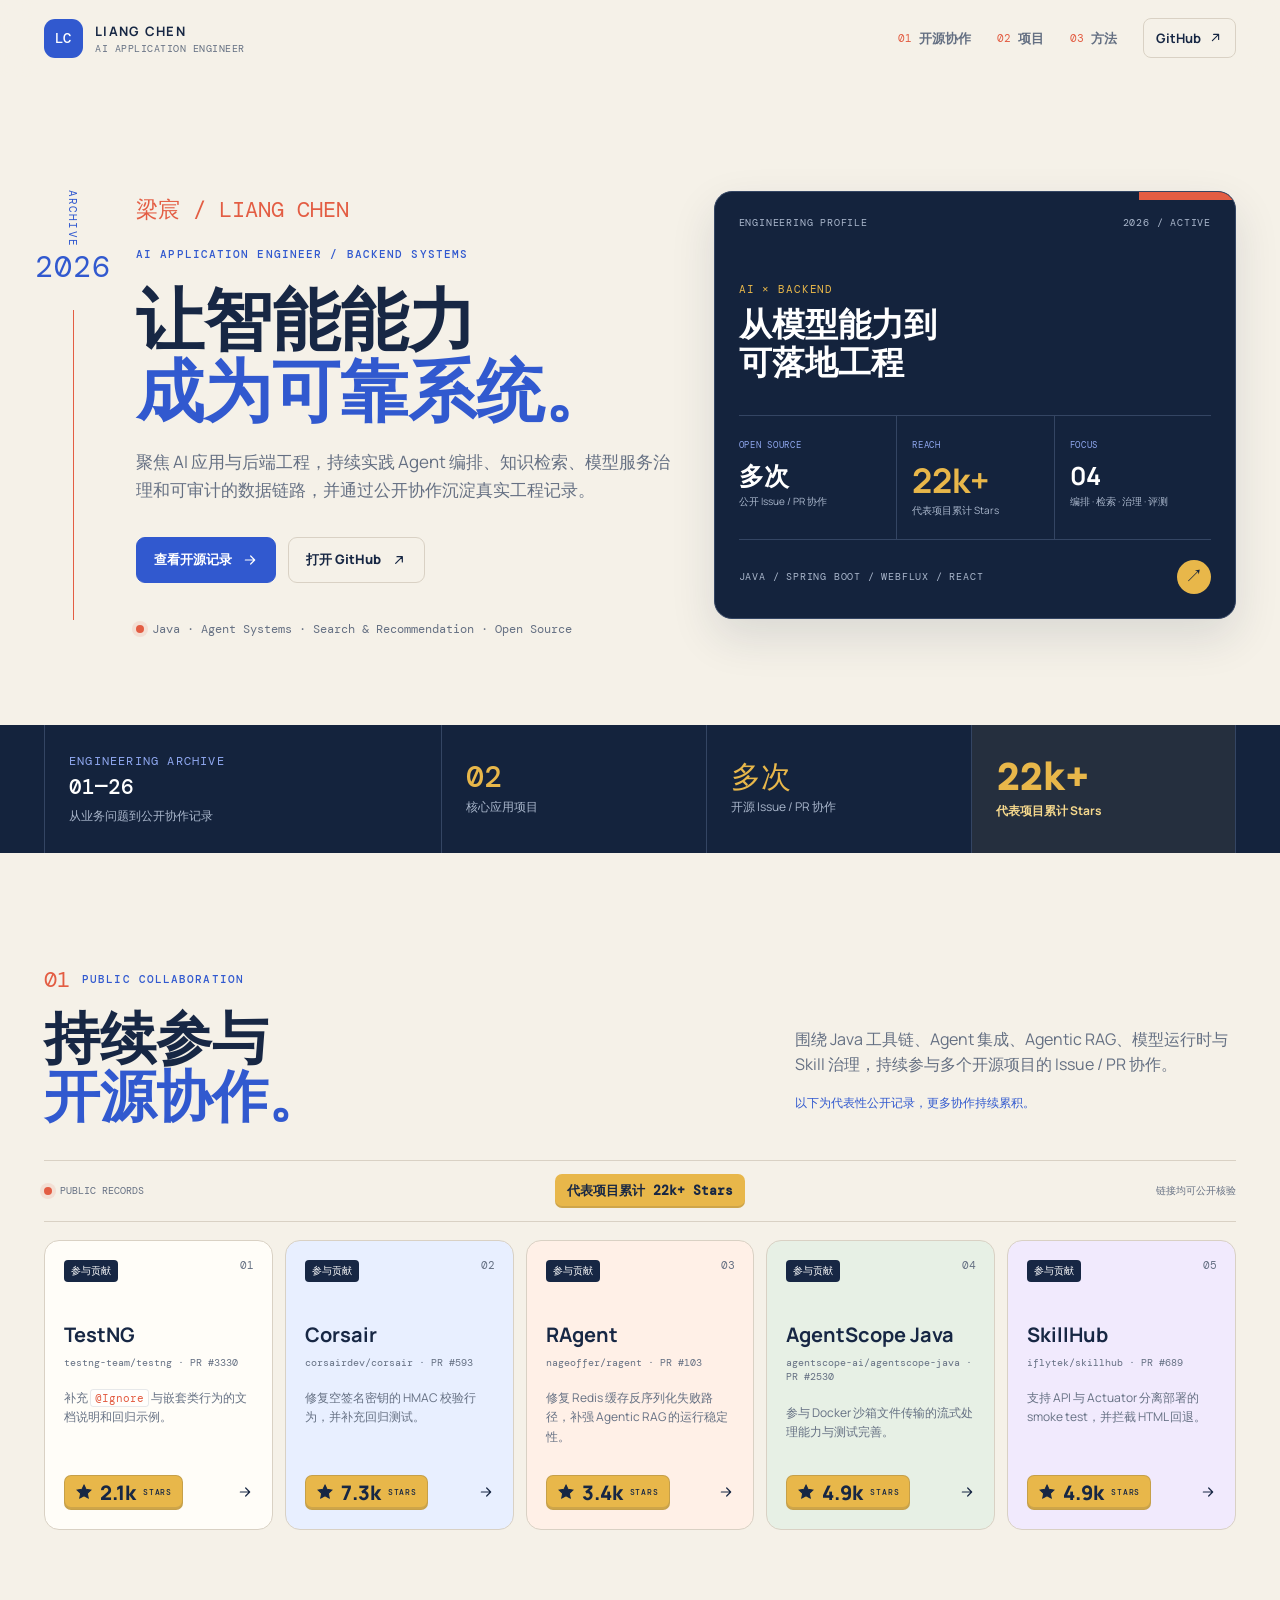
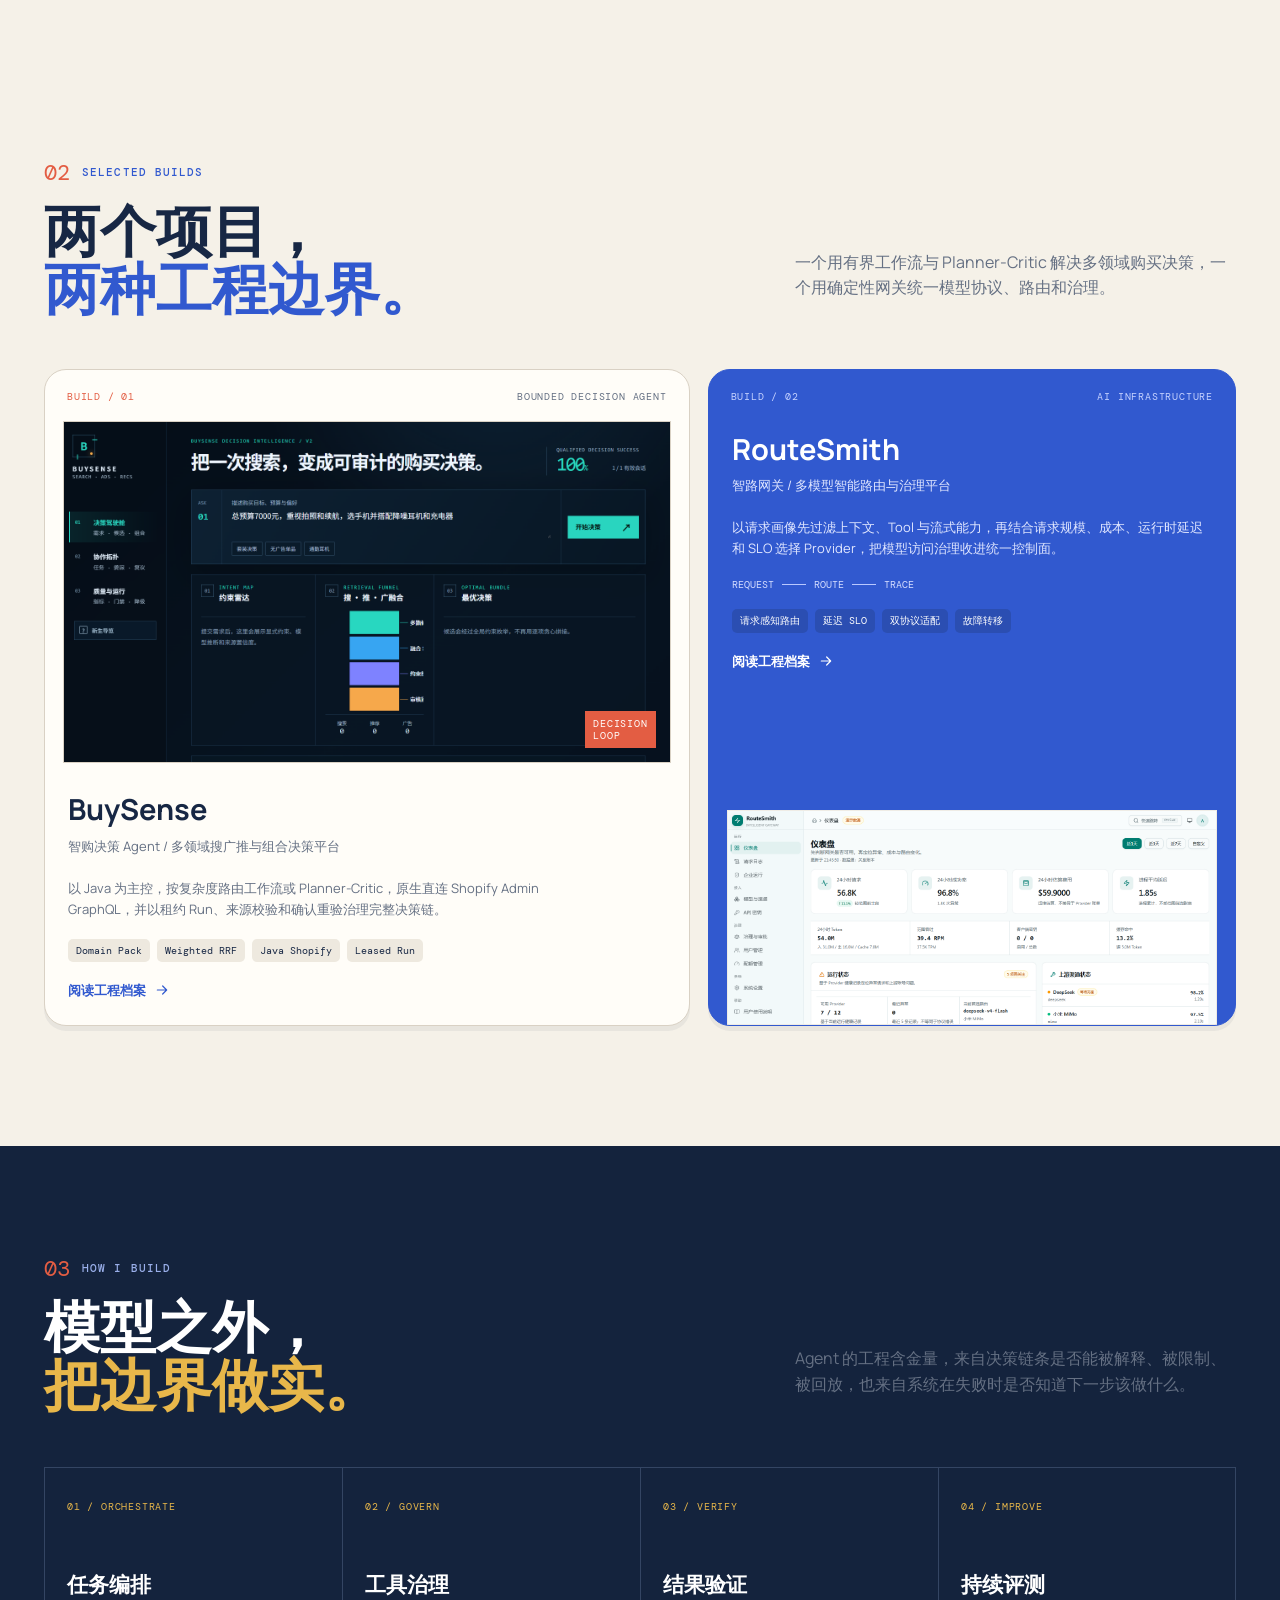
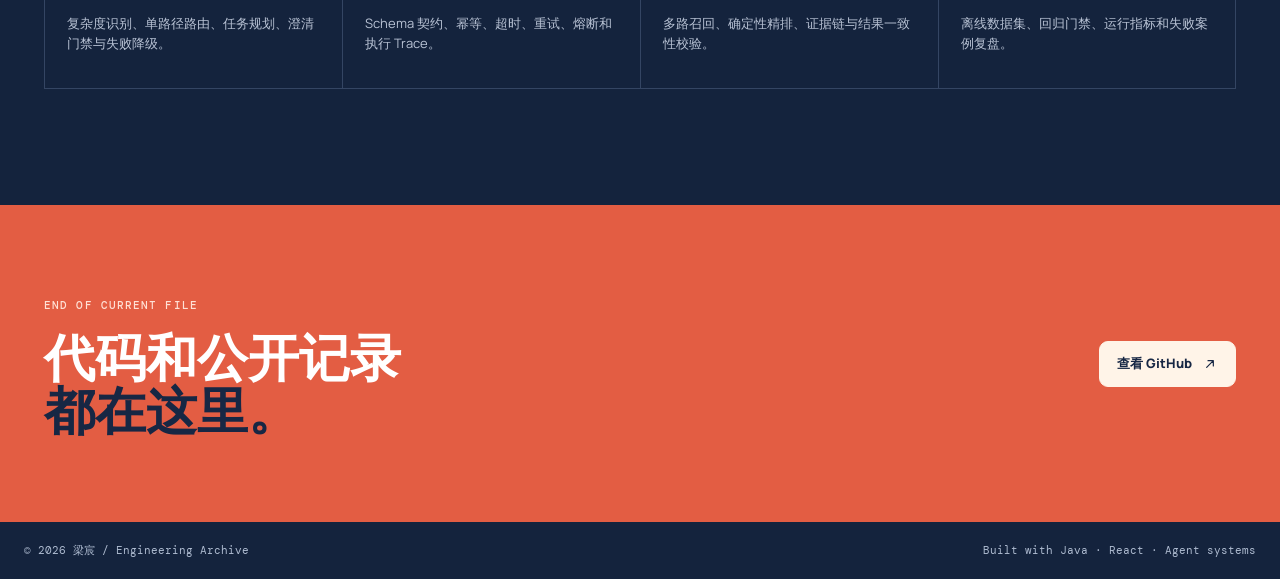
==== commit b46f2877: "docs: update BuySense Java Shopify architecture" ====
--- a/index.html
+++ b/index.html
@@ -43,7 +43,7 @@
             <a class="button button-primary" href="#opensource">查看开源记录 <svg class="icon" width="16" height="16" viewBox="0 0 24 24" aria-hidden="true"><path d="M5 12h13M13 6l6 6-6 6" /></svg></a>
             <a class="button button-quiet" href="https://github.com/ShinyHero666" rel="noreferrer noopener" target="_blank">打开 GitHub <svg class="icon" width="16" height="16" viewBox="0 0 24 24" aria-hidden="true"><path d="M7 17 17 7M9 7h8v8" /></svg></a>
           </div>
-          <div class="hero-footnote"><span class="status-dot"></span> Java · Python · Agent Systems · Open Source</div>
+          <div class="hero-footnote"><span class="status-dot"></span> Java · Agent Systems · Search & Recommendation · Open Source</div>
         </div>
         <div class="profile-board" aria-label="个人工程能力概览"><div class="profile-board-head"><span>ENGINEERING PROFILE</span><span>2026 / ACTIVE</span></div><div class="profile-board-title"><span>AI × BACKEND</span><strong>从模型能力到<br />可落地工程</strong></div><dl class="profile-summary"><div><dt>OPEN SOURCE</dt><dd><strong>多次</strong><span>公开 Issue / PR 协作</span></dd></div><div class="profile-stars"><dt>REACH</dt><dd><strong>22k+</strong><span>代表项目累计 Stars</span></dd></div><div><dt>FOCUS</dt><dd><strong>04</strong><span>编排 · 检索 · 治理 · 评测</span></dd></div></dl><div class="profile-board-foot"><span>JAVA / SPRING BOOT / WEBFLUX / REACT</span><a href="https://github.com/ShinyHero666" rel="noreferrer noopener" target="_blank" aria-label="打开 GitHub">↗</a></div></div>
       </section>
@@ -83,8 +83,8 @@
             <div class="project-image"><img src="assets/buysense-console.png" alt="BuySense 智购引擎决策工作台界面" loading="lazy" /><span class="image-stamp">DECISION<br />LOOP</span></div>
             <div class="project-card-body">
               <div><h3>BuySense</h3><p>智购决策 Agent / 多领域搜广推与组合决策平台</p></div>
-              <p class="project-description">以 Java 为主控，按复杂度路由工作流或 Planner-Critic，通过受保护 Bridge 复用 Python/Shopify 数据面，并以租约 Run 和确认重验治理完整决策链。</p>
-              <div class="tag-row"><span>Domain Pack</span><span>Weighted RRF</span><span>Provider Bridge</span><span>Leased Run</span></div>
+              <p class="project-description">以 Java 为主控，按复杂度路由工作流或 Planner-Critic，原生直连 Shopify Admin GraphQL，并以租约 Run、来源校验和确认重验治理完整决策链。</p>
+              <div class="tag-row"><span>Domain Pack</span><span>Weighted RRF</span><span>Java Shopify</span><span>Leased Run</span></div>
               <a class="card-action" href="projects/buysense.html">阅读工程档案 <svg class="icon" width="16" height="16" viewBox="0 0 24 24" aria-hidden="true"><path d="M5 12h13M13 6l6 6-6 6" /></svg></a>
             </div>
           </article>
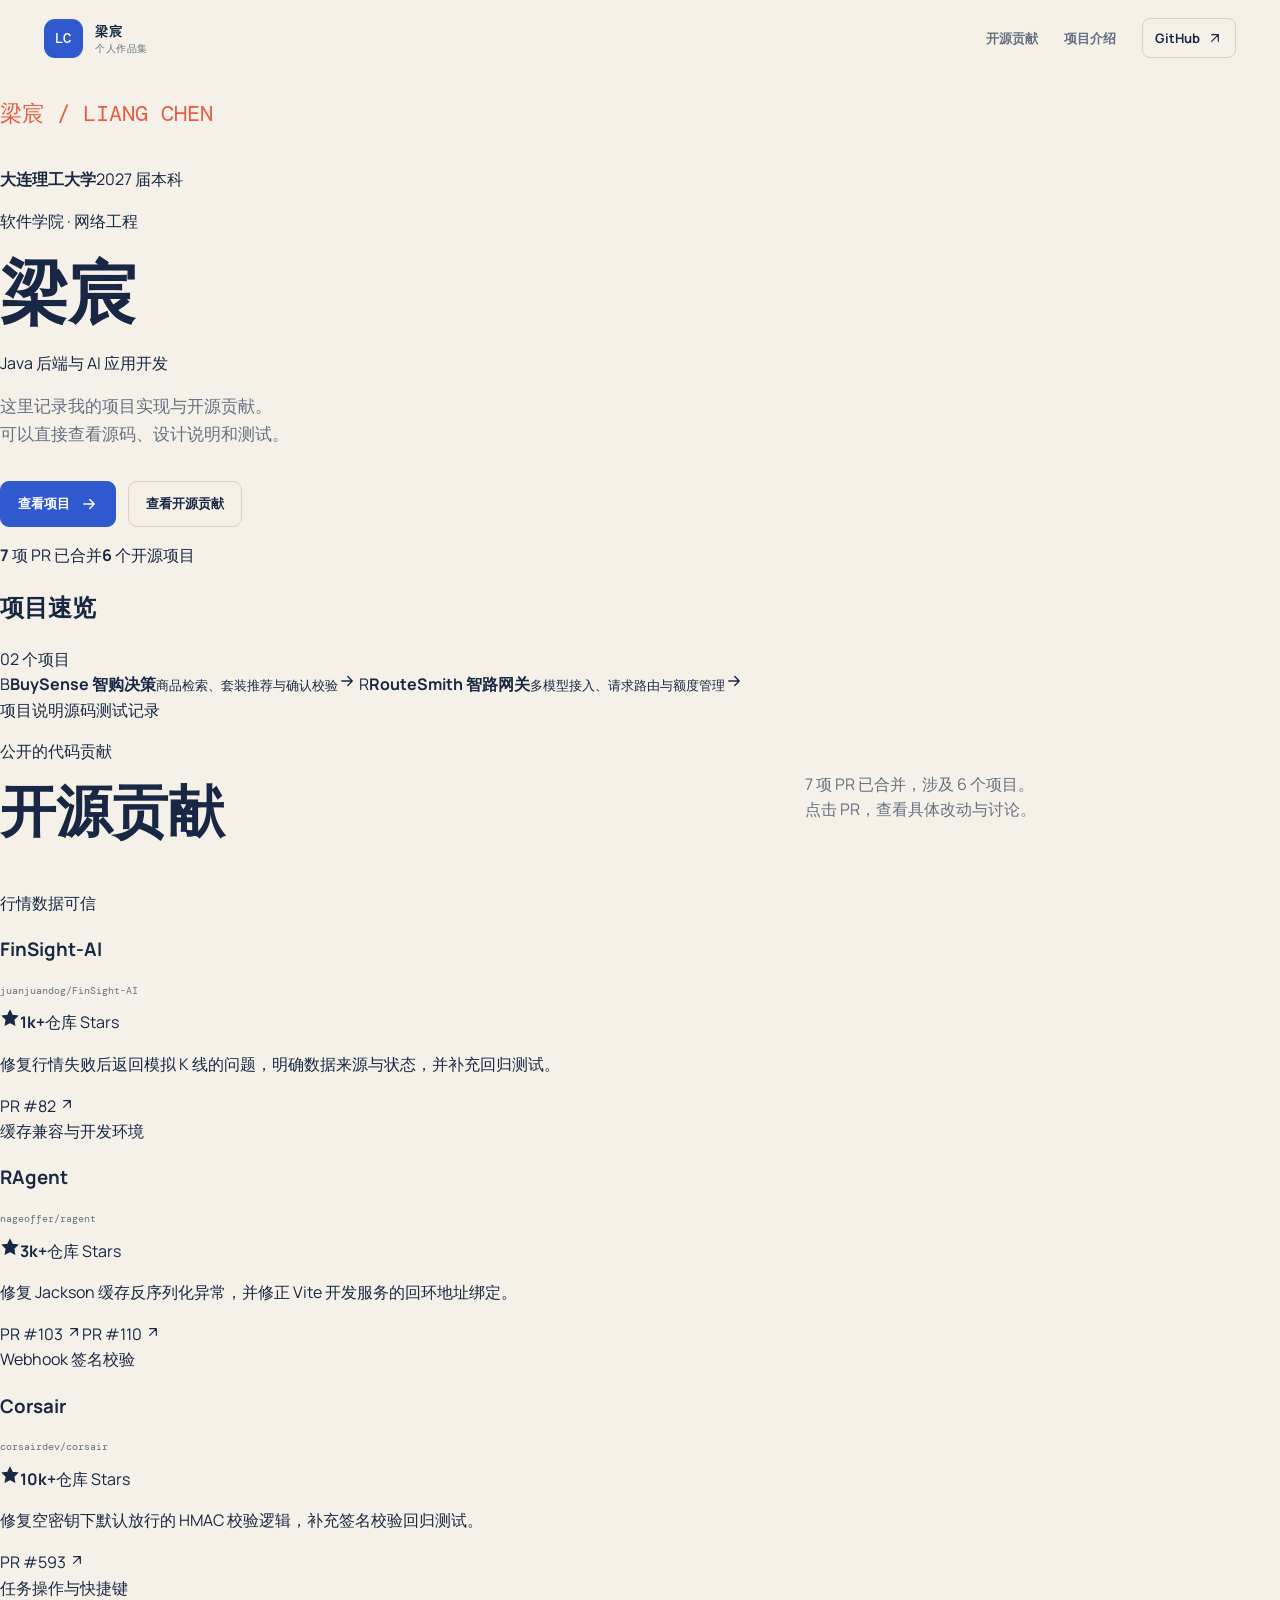
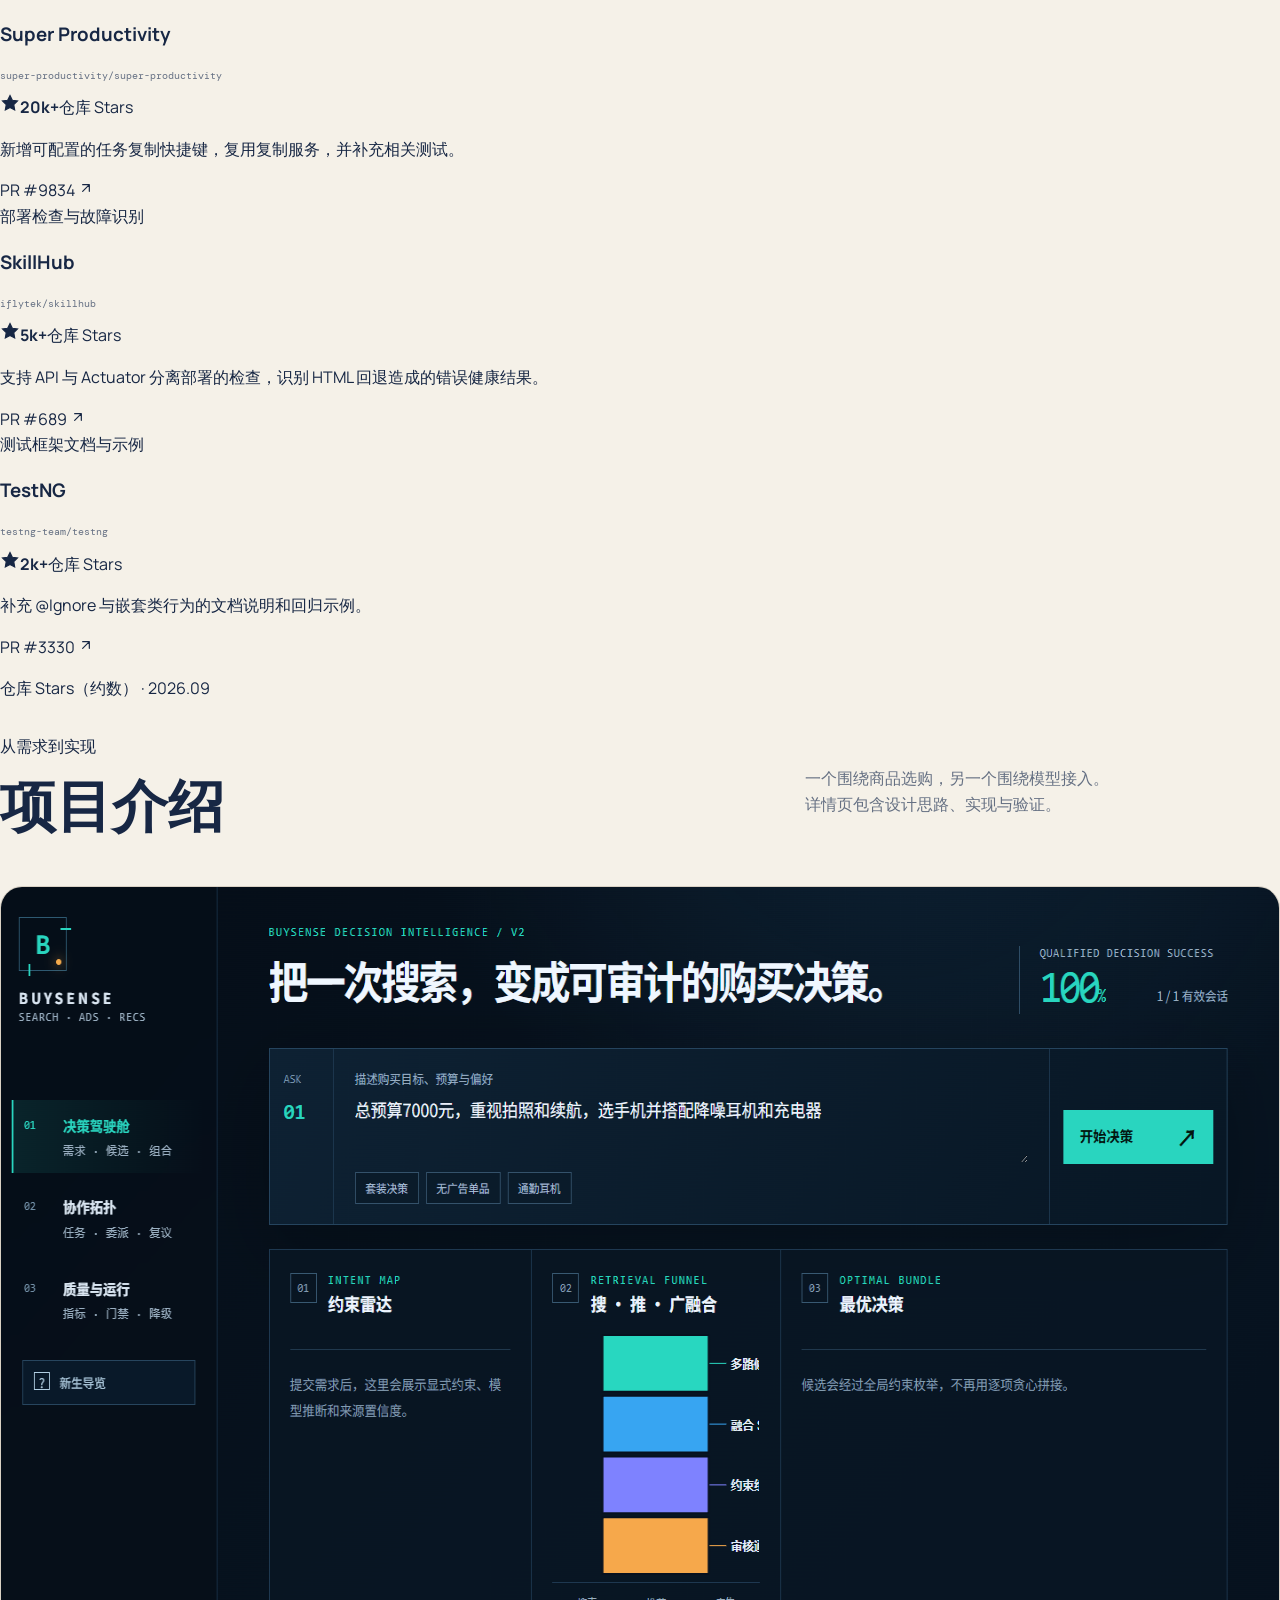
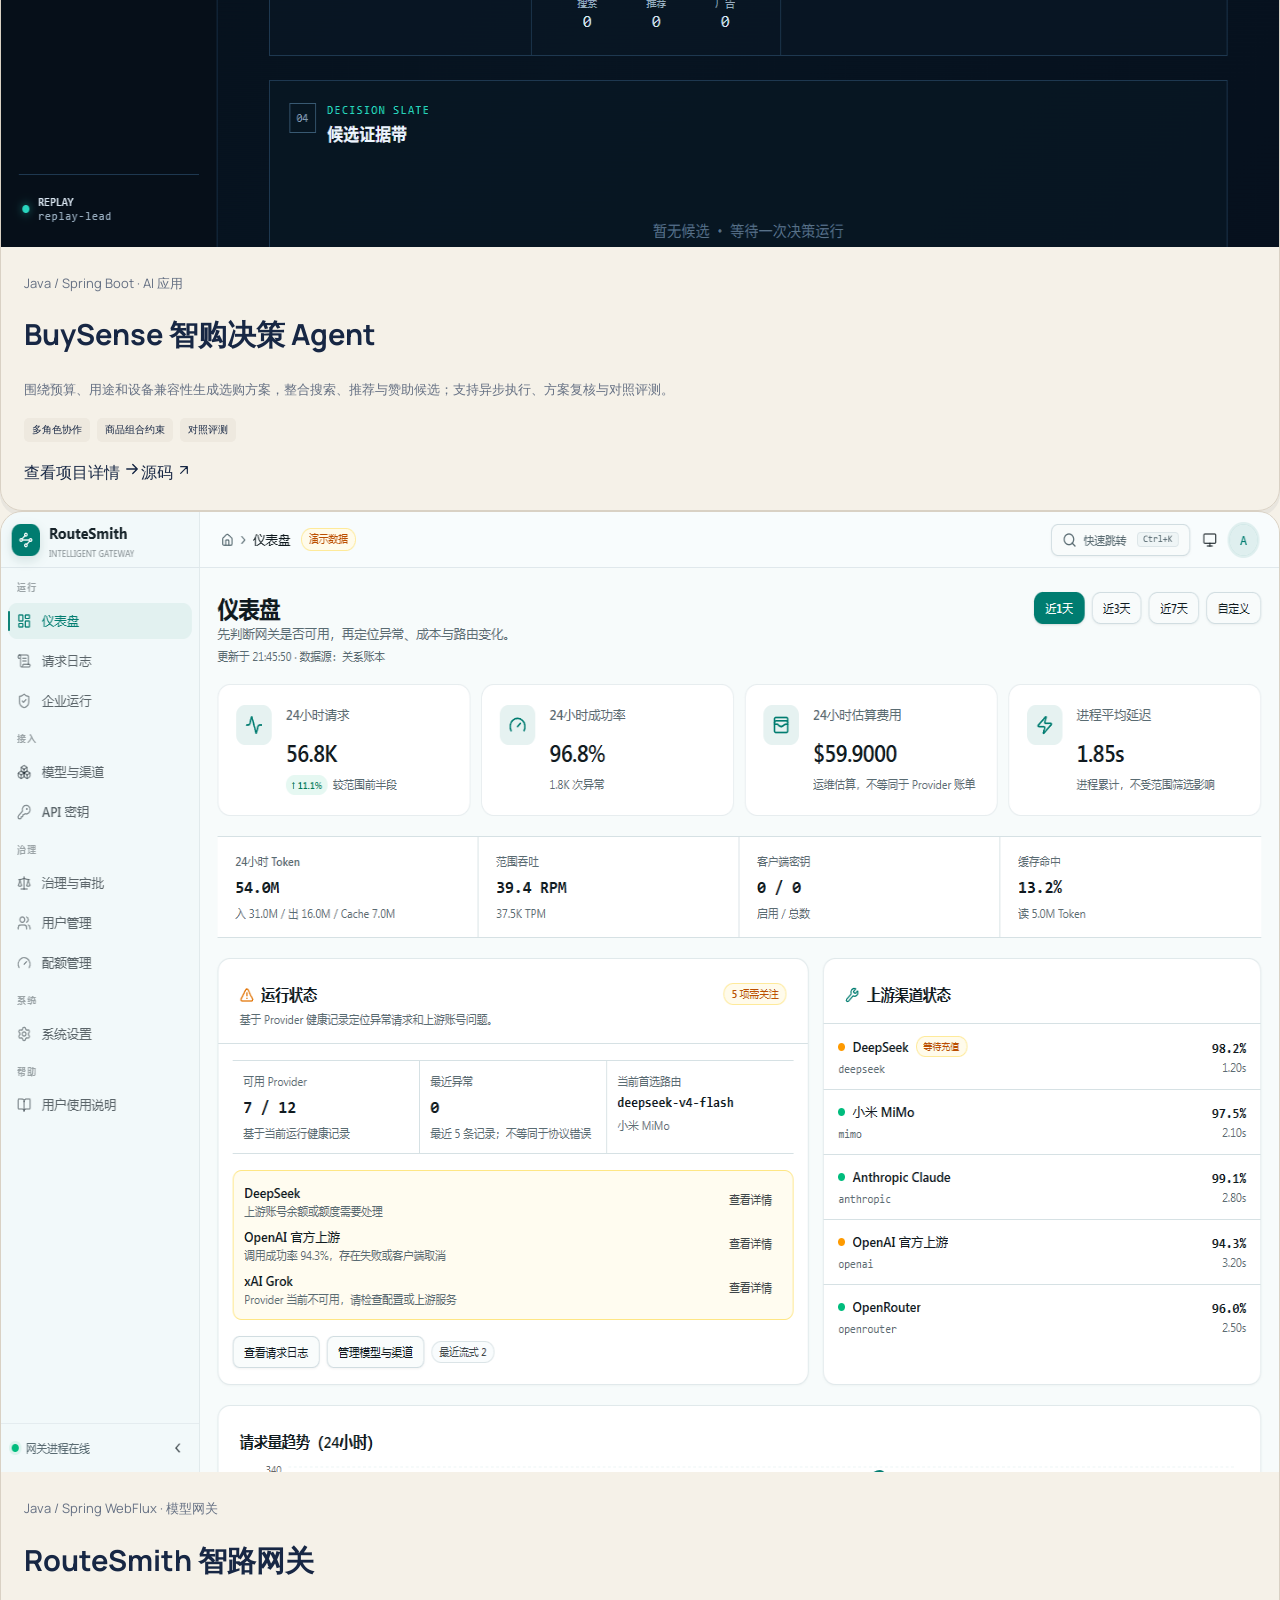
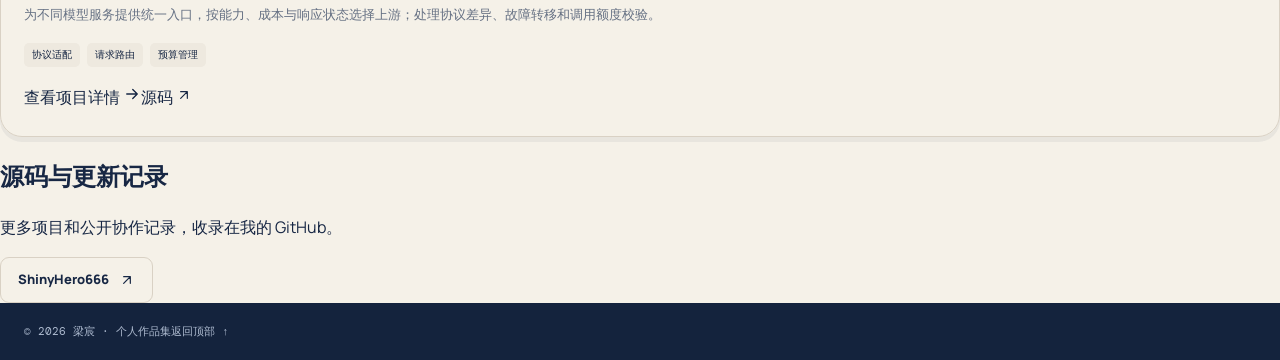
==== commit fb91f8fe: "Use fixed approximate repository star counts" ====
--- a/index.html
+++ b/index.html
@@ -1,127 +1,91 @@
-<!doctype html>
+<!DOCTYPE html>
 <html lang="zh-CN">
-  <head>
-    <meta charset="utf-8" />
-    <meta name="viewport" content="width=device-width, initial-scale=1" />
-    <meta name="description" content="梁宸的 AI 应用与开源协作工程档案，聚焦自适应决策系统、多模型网关与可审计工程链路。" />
-    <meta property="og:title" content="梁宸 · Engineering Archive" />
-    <meta property="og:description" content="自适应 AI 决策、模型基础设施与持续开源协作。" />
-    <meta property="og:type" content="website" />
-    <title>梁宸 · Engineering Archive</title>
-    <link rel="icon" href="data:," />
-    <link rel="stylesheet" href="assets/site.css" />
-  </head>
-  <body>
-    <header class="site-header" data-header>
-      <div class="site-header-inner">
-        <a class="brand" href="#top" aria-label="回到首页">
-          <span class="brand-mark">LC</span>
-          <span class="brand-copy"><strong>LIANG CHEN</strong><small>AI APPLICATION ENGINEER</small></span>
-        </a>
-        <button class="nav-toggle" type="button" aria-expanded="false" aria-controls="site-nav" title="打开导航">
-          <svg width="22" height="22" viewBox="0 0 24 24" aria-hidden="true" focusable="false"><path d="M4 7h16M4 12h16M4 17h16" /></svg>
-          <span class="sr-only">打开导航</span>
-        </button>
-        <nav id="site-nav" class="site-nav" aria-label="主导航">
-          <a href="#opensource"><span>01</span>开源协作</a>
-          <a href="#work"><span>02</span>项目</a>
-          <a href="#method"><span>03</span>方法</a>
-          <a class="nav-external" href="https://github.com/ShinyHero666" rel="noreferrer noopener" target="_blank">GitHub <svg class="icon" width="15" height="15" viewBox="0 0 24 24" aria-hidden="true"><path d="M7 17 17 7M9 7h8v8" /></svg></a>
-        </nav>
-      </div>
-    </header>
-
-    <a class="skip-link" href="#top">跳到主要内容</a>
-    <main id="top" tabindex="-1">
-      <section class="archive-hero" aria-labelledby="hero-title" data-reveal>
-        <div class="hero-index" aria-hidden="true"><span>ARCHIVE</span><strong>2026</strong><i></i></div>
-        <div class="hero-copy">
-          <p class="kicker">AI APPLICATION ENGINEER / BACKEND SYSTEMS</p>
-          <h1 id="hero-title">让智能能力<br /><em>成为可靠系统。</em></h1>
-          <p class="hero-intro">聚焦 AI 应用与后端工程，持续实践 Agent 编排、知识检索、模型服务治理和可审计的数据链路，并通过公开协作沉淀真实工程记录。</p>
-          <div class="hero-actions">
-            <a class="button button-primary" href="#opensource">查看开源记录 <svg class="icon" width="16" height="16" viewBox="0 0 24 24" aria-hidden="true"><path d="M5 12h13M13 6l6 6-6 6" /></svg></a>
-            <a class="button button-quiet" href="https://github.com/ShinyHero666" rel="noreferrer noopener" target="_blank">打开 GitHub <svg class="icon" width="16" height="16" viewBox="0 0 24 24" aria-hidden="true"><path d="M7 17 17 7M9 7h8v8" /></svg></a>
-          </div>
-          <div class="hero-footnote"><span class="status-dot"></span> Java · Agent Systems · Search & Recommendation · Open Source</div>
-        </div>
-        <div class="profile-board" aria-label="个人工程能力概览"><div class="profile-board-head"><span>ENGINEERING PROFILE</span><span>2026 / ACTIVE</span></div><div class="profile-board-title"><span>AI × BACKEND</span><strong>从模型能力到<br />可落地工程</strong></div><dl class="profile-summary"><div><dt>OPEN SOURCE</dt><dd><strong>多次</strong><span>公开 Issue / PR 协作</span></dd></div><div class="profile-stars"><dt>REACH</dt><dd><strong>22k+</strong><span>代表项目累计 Stars</span></dd></div><div><dt>FOCUS</dt><dd><strong>04</strong><span>编排 · 检索 · 治理 · 评测</span></dd></div></dl><div class="profile-board-foot"><span>JAVA / SPRING BOOT / WEBFLUX / REACT</span><a href="https://github.com/ShinyHero666" rel="noreferrer noopener" target="_blank" aria-label="打开 GitHub">↗</a></div></div>
-      </section>
-
-      <section class="metrics-band" aria-label="档案概览" data-reveal>
-        <div class="metrics-inner">
-          <div class="metric metric-lead"><span class="metric-label">ENGINEERING ARCHIVE</span><strong>01—26</strong><span>从业务问题到公开协作记录</span></div>
-          <div class="metric"><strong>02</strong><span>核心应用项目</span></div>
-          <div class="metric"><strong>多次</strong><span>开源 Issue / PR 协作</span></div>
-          <div class="metric"><strong>22k+</strong><span>代表项目累计 Stars</span></div>
-        </div>
-      </section>
-
-      <section class="opensource-section section-shell" id="opensource" aria-labelledby="opensource-title" data-reveal>
-        <div class="section-heading open-source-heading">
-          <div><span class="section-number">01</span><span class="kicker">PUBLIC COLLABORATION</span><h2 id="opensource-title">持续参与<br /><em>开源协作。</em></h2></div>
-          <div><p>围绕 Java 工具链、Agent 集成、Agentic RAG、模型运行时与 Skill 治理，持续参与多个开源项目的 Issue / PR 协作。</p><p class="subtle-note">以下为代表性公开记录，更多协作持续累积。</p></div>
-        </div>
-        <div class="opensource-toolbar"><span><i class="status-dot"></i> PUBLIC RECORDS</span><strong>代表项目累计 22k+ Stars</strong><span>链接均可公开核验</span></div>
-        <div class="opensource-grid">
-          <a class="opensource-card" href="https://github.com/testng-team/testng/pull/3330" target="_blank" rel="noreferrer noopener"><span class="card-index">01</span><span class="contribution-label">参与贡献</span><strong>TestNG</strong><span class="repo-name">testng-team/testng · PR #3330</span><p>补充 <code>@Ignore</code> 与嵌套类行为的文档说明和回归示例。</p><span class="card-meta"><span class="star-badge"><svg class="star-icon" width="18" height="18" viewBox="0 0 24 24" aria-hidden="true"><path d="m12 2.8 2.8 5.7 6.3.9-4.6 4.4 1.1 6.2-5.6-2.9L6.4 20l1.1-6.2-4.6-4.4 6.3-.9L12 2.8Z" /></svg><b>2.1k</b><small>STARS</small></span><svg class="icon" width="16" height="16" viewBox="0 0 24 24" aria-hidden="true"><path d="M5 12h13M13 6l6 6-6 6" /></svg></span></a>
-          <a class="opensource-card" href="https://github.com/corsairdev/corsair/pull/593" target="_blank" rel="noreferrer noopener"><span class="card-index">02</span><span class="contribution-label">参与贡献</span><strong>Corsair</strong><span class="repo-name">corsairdev/corsair · PR #593</span><p>修复空签名密钥的 HMAC 校验行为，并补充回归测试。</p><span class="card-meta"><span class="star-badge"><svg class="star-icon" width="18" height="18" viewBox="0 0 24 24" aria-hidden="true"><path d="m12 2.8 2.8 5.7 6.3.9-4.6 4.4 1.1 6.2-5.6-2.9L6.4 20l1.1-6.2-4.6-4.4 6.3-.9L12 2.8Z" /></svg><b>7.3k</b><small>STARS</small></span><svg class="icon" width="16" height="16" viewBox="0 0 24 24" aria-hidden="true"><path d="M5 12h13M13 6l6 6-6 6" /></svg></span></a>
-          <a class="opensource-card" href="https://github.com/nageoffer/ragent/pull/103" target="_blank" rel="noreferrer noopener"><span class="card-index">03</span><span class="contribution-label">参与贡献</span><strong>RAgent</strong><span class="repo-name">nageoffer/ragent · PR #103</span><p>修复 Redis 缓存反序列化失败路径，补强 Agentic RAG 的运行稳定性。</p><span class="card-meta"><span class="star-badge"><svg class="star-icon" width="18" height="18" viewBox="0 0 24 24" aria-hidden="true"><path d="m12 2.8 2.8 5.7 6.3.9-4.6 4.4 1.1 6.2-5.6-2.9L6.4 20l1.1-6.2-4.6-4.4 6.3-.9L12 2.8Z" /></svg><b>3.4k</b><small>STARS</small></span><svg class="icon" width="16" height="16" viewBox="0 0 24 24" aria-hidden="true"><path d="M5 12h13M13 6l6 6-6 6" /></svg></span></a>
-          <a class="opensource-card" href="https://github.com/agentscope-ai/agentscope-java/pull/2530" target="_blank" rel="noreferrer noopener"><span class="card-index">04</span><span class="contribution-label">参与贡献</span><strong>AgentScope Java</strong><span class="repo-name">agentscope-ai/agentscope-java · PR #2530</span><p>参与 Docker 沙箱文件传输的流式处理能力与测试完善。</p><span class="card-meta"><span class="star-badge"><svg class="star-icon" width="18" height="18" viewBox="0 0 24 24" aria-hidden="true"><path d="m12 2.8 2.8 5.7 6.3.9-4.6 4.4 1.1 6.2-5.6-2.9L6.4 20l1.1-6.2-4.6-4.4 6.3-.9L12 2.8Z" /></svg><b>4.9k</b><small>STARS</small></span><svg class="icon" width="16" height="16" viewBox="0 0 24 24" aria-hidden="true"><path d="M5 12h13M13 6l6 6-6 6" /></svg></span></a>
-          <a class="opensource-card" href="https://github.com/iflytek/skillhub/pull/689" target="_blank" rel="noreferrer noopener"><span class="card-index">05</span><span class="contribution-label">参与贡献</span><strong>SkillHub</strong><span class="repo-name">iflytek/skillhub · PR #689</span><p>支持 API 与 Actuator 分离部署的 smoke test，并拦截 HTML 回退。</p><span class="card-meta"><span class="star-badge"><svg class="star-icon" width="18" height="18" viewBox="0 0 24 24" aria-hidden="true"><path d="m12 2.8 2.8 5.7 6.3.9-4.6 4.4 1.1 6.2-5.6-2.9L6.4 20l1.1-6.2-4.6-4.4 6.3-.9L12 2.8Z" /></svg><b>4.9k</b><small>STARS</small></span><svg class="icon" width="16" height="16" viewBox="0 0 24 24" aria-hidden="true"><path d="M5 12h13M13 6l6 6-6 6" /></svg></span></a>
-        </div>
-      </section>
-
-      <section class="work-section section-shell" id="work" aria-labelledby="work-title" data-reveal>
-        <div class="section-heading">
-          <div><span class="section-number">02</span><span class="kicker">SELECTED BUILDS</span><h2 id="work-title">两个项目，<br /><em>两种工程边界。</em></h2></div>
-          <p>一个用有界工作流与 Planner-Critic 解决多领域购买决策，一个用确定性网关统一模型协议、路由和治理。</p>
-        </div>
-        <div class="project-grid">
-          <article class="project-card project-card-primary">
-            <div class="project-card-head"><span class="project-code">BUILD / 01</span><span class="project-type">BOUNDED DECISION AGENT</span></div>
-            <div class="project-image"><img src="assets/buysense-console.png" alt="BuySense 智购引擎决策工作台界面" loading="lazy" /><span class="image-stamp">DECISION<br />LOOP</span></div>
-            <div class="project-card-body">
-              <div><h3>BuySense</h3><p>智购决策 Agent / 多领域搜广推与组合决策平台</p></div>
-              <p class="project-description">以 Java 为主控，按复杂度路由工作流或 Planner-Critic，原生直连 Shopify Admin GraphQL，并以租约 Run、来源校验和确认重验治理完整决策链。</p>
-              <div class="tag-row"><span>Domain Pack</span><span>Weighted RRF</span><span>Java Shopify</span><span>Leased Run</span></div>
-              <a class="card-action" href="projects/buysense.html">阅读工程档案 <svg class="icon" width="16" height="16" viewBox="0 0 24 24" aria-hidden="true"><path d="M5 12h13M13 6l6 6-6 6" /></svg></a>
-            </div>
-          </article>
-          <article class="project-card project-card-secondary">
-            <div class="project-card-head"><span class="project-code">BUILD / 02</span><span class="project-type">AI INFRASTRUCTURE</span></div>
-            <div class="project-card-body">
-              <div><h3>RouteSmith</h3><p>智路网关 / 多模型智能路由与治理平台</p></div>
-              <p class="project-description">以请求画像先过滤上下文、Tool 与流式能力，再结合请求规模、成本、运行时延迟和 SLO 选择 Provider，把模型访问治理收进统一控制面。</p>
-              <div class="mini-flow" aria-label="RouteSmith 请求链路"><span>REQUEST</span><i></i><span>ROUTE</span><i></i><span>TRACE</span></div>
-              <div class="tag-row"><span>请求感知路由</span><span>延迟 SLO</span><span>双协议适配</span><span>故障转移</span></div>
-              <a class="card-action" href="projects/routesmith.html">阅读工程档案 <svg class="icon" width="16" height="16" viewBox="0 0 24 24" aria-hidden="true"><path d="M5 12h13M13 6l6 6-6 6" /></svg></a>
-            </div>
-            <div class="project-image project-image-small"><img src="assets/routesmith-dashboard.png" alt="RouteSmith 多模型治理控制台界面" loading="lazy" /></div>
-          </article>
-        </div>
-      </section>
-
-      <section class="method-section" id="method" aria-labelledby="method-title" data-reveal>
-        <div class="section-shell">
-          <div class="section-heading section-heading-dark">
-            <div><span class="section-number">03</span><span class="kicker">HOW I BUILD</span><h2 id="method-title">模型之外，<br /><em>把边界做实。</em></h2></div>
-            <p>Agent 的工程含金量，来自决策链条是否能被解释、被限制、被回放，也来自系统在失败时是否知道下一步该做什么。</p>
-          </div>
-          <div class="method-grid">
-            <article><span>01 / ORCHESTRATE</span><h3>任务编排</h3><p>复杂度识别、单路径路由、任务规划、澄清门禁与失败降级。</p></article>
-            <article><span>02 / GOVERN</span><h3>工具治理</h3><p>Schema 契约、幂等、超时、重试、熔断和执行 Trace。</p></article>
-            <article><span>03 / VERIFY</span><h3>结果验证</h3><p>多路召回、确定性精排、证据链与结果一致性校验。</p></article>
-            <article><span>04 / IMPROVE</span><h3>持续评测</h3><p>离线数据集、回归门禁、运行指标和失败案例复盘。</p></article>
-          </div>
-        </div>
-      </section>
-
-      <section class="contact-section" data-reveal>
-        <div class="section-shell contact-inner"><div><span class="kicker">END OF CURRENT FILE</span><h2>代码和公开记录<br /><em>都在这里。</em></h2></div><a class="button button-primary" href="https://github.com/ShinyHero666" rel="noreferrer noopener" target="_blank">查看 GitHub <svg class="icon" width="16" height="16" viewBox="0 0 24 24" aria-hidden="true"><path d="M7 17 17 7M9 7h8v8" /></svg></a></div>
-      </section>
-    </main>
-    <footer class="site-footer"><span>© <span data-year></span> 梁宸 / Engineering Archive</span><span>Built with Java · React · Agent systems</span></footer>
-    <script src="assets/site.js"></script>
-  </body>
+<head>
+ <meta charset="utf-8" />
+ <meta name="viewport" content="width=device-width, initial-scale=1" />
+ <meta name="description" content="梁宸，大连理工大学软件学院网络工程专业，2027 届本科生。这里展示 Java 后端与 AI 应用项目，以及已合并的开源贡献。" />
+ <meta name="theme-color" content="#f8fafc" />
+ <meta property="og:title" content="梁宸｜Java 后端与 AI 应用开发作品集" />
+ <meta property="og:description" content="项目介绍、源码与已合并的开源贡献。" />
+ <meta property="og:type" content="website" />
+ <title>梁宸｜Java 后端与 AI 应用开发作品集</title>
+ <link rel="icon" href="data:," />
+ <link rel="stylesheet" href="assets/site.css" />
+</head>
+<body>
+ <a class="skip-link" href="#top">跳到主要内容</a>
+ <header class="site-header" data-header><div class="site-header-inner">
+  <a class="brand" href="#top" aria-label="梁宸作品集首页"><span class="brand-mark">LC</span><span class="brand-copy"><strong>梁宸</strong><small>个人作品集</small></span></a>
+  <button class="nav-toggle" type="button" aria-expanded="false" aria-controls="site-nav" aria-label="打开导航"><svg width="22" height="22" viewBox="0 0 24 24" aria-hidden="true"><path d="M4 7h16M4 12h16M4 17h16"/></svg><span class="sr-only">打开导航</span></button>
+  <nav id="site-nav" class="site-nav" aria-label="主导航"><a href="#opensource">开源贡献</a><a href="#work">项目介绍</a><a class="nav-external" href="https://github.com/ShinyHero666" target="_blank" rel="noreferrer noopener">GitHub <svg class="icon" width="16" height="16" viewBox="0 0 24 24" aria-hidden="true"><path d="M7 17 17 7M7 7h10v10"/></svg></a></nav>
+ </div></header>
+ <main id="top" tabindex="-1">
+  <section class="home-hero page-width" aria-labelledby="hero-title">
+   <div class="hero-copy">
+    <div class="education-label"><p class="education-primary"><strong>大连理工大学</strong><span class="graduation-badge">2027 届本科</span></p><p class="education-detail">软件学院 <span aria-hidden="true">·</span> 网络工程</p></div>
+    <h1 id="hero-title">梁宸</h1>
+    <p class="hero-role">Java 后端与 AI 应用开发</p>
+    <p class="hero-intro">这里记录我的项目实现与开源贡献。<br />可以直接查看源码、设计说明和测试。</p>
+    <div class="hero-actions"><a class="button button-primary" href="#work">查看项目 <svg class="icon" width="18" height="18" viewBox="0 0 24 24" aria-hidden="true"><path d="M5 12h14M13 6l6 6-6 6"/></svg></a><a class="button button-quiet" href="#opensource">查看开源贡献</a></div>
+    <p class="hero-facts"><span><strong>7</strong> 项 PR 已合并</span><span><strong>6</strong> 个开源项目</span></p>
+   </div>
+   <aside class="project-shortcuts" aria-labelledby="shortcuts-title">
+    <div class="shortcuts-heading"><h2 id="shortcuts-title">项目速览</h2><span>02 个项目</span></div>
+    <a class="project-shortcut" href="projects/buysense.html"><span class="shortcut-symbol" aria-hidden="true">B</span><span class="shortcut-copy"><strong>BuySense <span>智购决策</span></strong><small>商品检索、套装推荐与确认校验</small></span><svg class="icon" width="18" height="18" viewBox="0 0 24 24" aria-hidden="true"><path d="M5 12h14M13 6l6 6-6 6"/></svg></a>
+    <a class="project-shortcut" href="projects/routesmith.html"><span class="shortcut-symbol gateway-symbol" aria-hidden="true">R</span><span class="shortcut-copy"><strong>RouteSmith <span>智路网关</span></strong><small>多模型接入、请求路由与额度管理</small></span><svg class="icon" width="18" height="18" viewBox="0 0 24 24" aria-hidden="true"><path d="M5 12h14M13 6l6 6-6 6"/></svg></a>
+    <div class="shortcuts-footer"><span>项目说明</span><span>源码</span><span>测试记录</span></div>
+   </aside>
+  </section>
+  <section class="content-section open-source-section" id="opensource" aria-labelledby="opensource-title"><div class="page-width">
+   <div class="section-heading"><div><p class="eyebrow">公开的代码贡献</p><h2 id="opensource-title">开源贡献</h2></div><p>7 项 PR 已合并，涉及 6 个项目。<br />点击 PR，查看具体改动与讨论。</p></div>
+   <div class="contributions-grid"><article class="contribution-card">
+ <div class="contribution-top"><span class="contribution-kind">行情数据可信</span></div>
+ <h3>FinSight-AI</h3><p class="repo-name">juanjuandog/FinSight-AI</p>
+ <a class="repo-stars" href="https://github.com/juanjuandog/FinSight-AI" target="_blank" rel="noreferrer noopener" aria-label="查看 FinSight-AI 仓库及 Stars"><svg class="star-icon" width="20" height="20" viewBox="0 0 24 24" aria-hidden="true"><path d="m12 3 2.8 5.7 6.2.9-4.5 4.4 1.1 6.2-5.6-2.9-5.6 2.9 1.1-6.2L3 9.6l6.2-.9Z"/></svg><strong>1k+</strong><span class="stars-label">仓库 Stars</span></a><p class="contribution-description">修复行情失败后返回模拟 K 线的问题，明确数据来源与状态，并补充回归测试。</p>
+ <div class="contribution-links"><a href="https://github.com/juanjuandog/FinSight-AI/pull/82" target="_blank" rel="noreferrer noopener" aria-label="查看 FinSight-AI PR 82">PR #82 <svg class="icon" width="16" height="16" viewBox="0 0 24 24" aria-hidden="true"><path d="M7 17 17 7M7 7h10v10"/></svg></a></div>
+ </article>
+<article class="contribution-card">
+ <div class="contribution-top"><span class="contribution-kind">缓存兼容与开发环境</span></div>
+ <h3>RAgent</h3><p class="repo-name">nageoffer/ragent</p>
+ <a class="repo-stars" href="https://github.com/nageoffer/ragent" target="_blank" rel="noreferrer noopener" aria-label="查看 RAgent 仓库及 Stars"><svg class="star-icon" width="20" height="20" viewBox="0 0 24 24" aria-hidden="true"><path d="m12 3 2.8 5.7 6.2.9-4.5 4.4 1.1 6.2-5.6-2.9-5.6 2.9 1.1-6.2L3 9.6l6.2-.9Z"/></svg><strong>3k+</strong><span class="stars-label">仓库 Stars</span></a><p class="contribution-description">修复 Jackson 缓存反序列化异常，并修正 Vite 开发服务的回环地址绑定。</p>
+ <div class="contribution-links"><a href="https://github.com/nageoffer/ragent/pull/103" target="_blank" rel="noreferrer noopener" aria-label="查看 RAgent PR 103">PR #103 <svg class="icon" width="16" height="16" viewBox="0 0 24 24" aria-hidden="true"><path d="M7 17 17 7M7 7h10v10"/></svg></a><a href="https://github.com/nageoffer/ragent/pull/110" target="_blank" rel="noreferrer noopener" aria-label="查看 RAgent PR 110">PR #110 <svg class="icon" width="16" height="16" viewBox="0 0 24 24" aria-hidden="true"><path d="M7 17 17 7M7 7h10v10"/></svg></a></div>
+ </article>
+<article class="contribution-card">
+ <div class="contribution-top"><span class="contribution-kind">Webhook 签名校验</span></div>
+ <h3>Corsair</h3><p class="repo-name">corsairdev/corsair</p>
+ <a class="repo-stars" href="https://github.com/corsairdev/corsair" target="_blank" rel="noreferrer noopener" aria-label="查看 Corsair 仓库及 Stars"><svg class="star-icon" width="20" height="20" viewBox="0 0 24 24" aria-hidden="true"><path d="m12 3 2.8 5.7 6.2.9-4.5 4.4 1.1 6.2-5.6-2.9-5.6 2.9 1.1-6.2L3 9.6l6.2-.9Z"/></svg><strong>10k+</strong><span class="stars-label">仓库 Stars</span></a><p class="contribution-description">修复空密钥下默认放行的 HMAC 校验逻辑，补充签名校验回归测试。</p>
+ <div class="contribution-links"><a href="https://github.com/corsairdev/corsair/pull/593" target="_blank" rel="noreferrer noopener" aria-label="查看 Corsair PR 593">PR #593 <svg class="icon" width="16" height="16" viewBox="0 0 24 24" aria-hidden="true"><path d="M7 17 17 7M7 7h10v10"/></svg></a></div>
+ </article>
+<article class="contribution-card">
+ <div class="contribution-top"><span class="contribution-kind">任务操作与快捷键</span></div>
+ <h3>Super Productivity</h3><p class="repo-name">super-productivity/super-productivity</p>
+ <a class="repo-stars" href="https://github.com/super-productivity/super-productivity" target="_blank" rel="noreferrer noopener" aria-label="查看 Super Productivity 仓库及 Stars"><svg class="star-icon" width="20" height="20" viewBox="0 0 24 24" aria-hidden="true"><path d="m12 3 2.8 5.7 6.2.9-4.5 4.4 1.1 6.2-5.6-2.9-5.6 2.9 1.1-6.2L3 9.6l6.2-.9Z"/></svg><strong>20k+</strong><span class="stars-label">仓库 Stars</span></a><p class="contribution-description">新增可配置的任务复制快捷键，复用复制服务，并补充相关测试。</p>
+ <div class="contribution-links"><a href="https://github.com/super-productivity/super-productivity/pull/9834" target="_blank" rel="noreferrer noopener" aria-label="查看 Super Productivity PR 9834">PR #9834 <svg class="icon" width="16" height="16" viewBox="0 0 24 24" aria-hidden="true"><path d="M7 17 17 7M7 7h10v10"/></svg></a></div>
+ </article>
+<article class="contribution-card">
+ <div class="contribution-top"><span class="contribution-kind">部署检查与故障识别</span></div>
+ <h3>SkillHub</h3><p class="repo-name">iflytek/skillhub</p>
+ <a class="repo-stars" href="https://github.com/iflytek/skillhub" target="_blank" rel="noreferrer noopener" aria-label="查看 SkillHub 仓库及 Stars"><svg class="star-icon" width="20" height="20" viewBox="0 0 24 24" aria-hidden="true"><path d="m12 3 2.8 5.7 6.2.9-4.5 4.4 1.1 6.2-5.6-2.9-5.6 2.9 1.1-6.2L3 9.6l6.2-.9Z"/></svg><strong>5k+</strong><span class="stars-label">仓库 Stars</span></a><p class="contribution-description">支持 API 与 Actuator 分离部署的检查，识别 HTML 回退造成的错误健康结果。</p>
+ <div class="contribution-links"><a href="https://github.com/iflytek/skillhub/pull/689" target="_blank" rel="noreferrer noopener" aria-label="查看 SkillHub PR 689">PR #689 <svg class="icon" width="16" height="16" viewBox="0 0 24 24" aria-hidden="true"><path d="M7 17 17 7M7 7h10v10"/></svg></a></div>
+ </article>
+<article class="contribution-card">
+ <div class="contribution-top"><span class="contribution-kind">测试框架文档与示例</span></div>
+ <h3>TestNG</h3><p class="repo-name">testng-team/testng</p>
+ <a class="repo-stars" href="https://github.com/testng-team/testng" target="_blank" rel="noreferrer noopener" aria-label="查看 TestNG 仓库及 Stars"><svg class="star-icon" width="20" height="20" viewBox="0 0 24 24" aria-hidden="true"><path d="m12 3 2.8 5.7 6.2.9-4.5 4.4 1.1 6.2-5.6-2.9-5.6 2.9 1.1-6.2L3 9.6l6.2-.9Z"/></svg><strong>2k+</strong><span class="stars-label">仓库 Stars</span></a><p class="contribution-description">补充 @Ignore 与嵌套类行为的文档说明和回归示例。</p>
+ <div class="contribution-links"><a href="https://github.com/testng-team/testng/pull/3330" target="_blank" rel="noreferrer noopener" aria-label="查看 TestNG PR 3330">PR #3330 <svg class="icon" width="16" height="16" viewBox="0 0 24 24" aria-hidden="true"><path d="M7 17 17 7M7 7h10v10"/></svg></a></div>
+ </article></div>
+   <p class="section-note">仓库 Stars（约数） · 2026.09</p>
+  </div></section>
+  <section class="content-section" id="work" aria-labelledby="work-title"><div class="page-width">
+   <div class="section-heading"><div><p class="eyebrow">从需求到实现</p><h2 id="work-title">项目介绍</h2></div><p>一个围绕商品选购，另一个围绕模型接入。<br />详情页包含设计思路、实现与验证。</p></div>
+   <div class="projects-grid">
+    <article class="project-card"><a class="project-cover" href="projects/buysense.html" aria-label="查看 BuySense 项目"><img src="assets/buysense-console.png" alt="BuySense 商品选购工作台" width="1440" height="960" loading="lazy" /></a><div class="project-card-body"><p class="project-category">Java / Spring Boot · AI 应用</p><h3>BuySense <span>智购决策 Agent</span></h3><p>围绕预算、用途和设备兼容性生成选购方案，整合搜索、推荐与赞助候选；支持异步执行、方案复核与对照评测。</p><div class="tag-row"><span>多角色协作</span><span>商品组合约束</span><span>对照评测</span></div><div class="project-actions"><a class="text-link" href="projects/buysense.html">查看项目详情 <svg class="icon" width="18" height="18" viewBox="0 0 24 24" aria-hidden="true"><path d="M5 12h14M13 6l6 6-6 6"/></svg></a><a href="https://github.com/ShinyHero666/BuySense-Agent" target="_blank" rel="noreferrer noopener">源码 <svg class="icon" width="16" height="16" viewBox="0 0 24 24" aria-hidden="true"><path d="M7 17 17 7M7 7h10v10"/></svg></a></div></div></article>
+    <article class="project-card"><a class="project-cover" href="projects/routesmith.html" aria-label="查看 RouteSmith 项目"><img src="assets/routesmith-dashboard.png" alt="RouteSmith 模型路由与用量控制台" width="1440" height="960" loading="lazy" /></a><div class="project-card-body"><p class="project-category">Java / Spring WebFlux · 模型网关</p><h3>RouteSmith <span>智路网关</span></h3><p>为不同模型服务提供统一入口，按能力、成本与响应状态选择上游；处理协议差异、故障转移和调用额度校验。</p><div class="tag-row"><span>协议适配</span><span>请求路由</span><span>预算管理</span></div><div class="project-actions"><a class="text-link" href="projects/routesmith.html">查看项目详情 <svg class="icon" width="18" height="18" viewBox="0 0 24 24" aria-hidden="true"><path d="M5 12h14M13 6l6 6-6 6"/></svg></a><a href="https://github.com/ShinyHero666/RouteSmith" target="_blank" rel="noreferrer noopener">源码 <svg class="icon" width="16" height="16" viewBox="0 0 24 24" aria-hidden="true"><path d="M7 17 17 7M7 7h10v10"/></svg></a></div></div></article>
+   </div>
+  </div></section>
+  <section class="more-section page-width" aria-label="更多代码"><div><h2>源码与更新记录</h2><p>更多项目和公开协作记录，收录在我的 GitHub。</p></div><a class="button button-quiet" href="https://github.com/ShinyHero666" target="_blank" rel="noreferrer noopener">ShinyHero666 <svg class="icon" width="16" height="16" viewBox="0 0 24 24" aria-hidden="true"><path d="M7 17 17 7M7 7h10v10"/></svg></a></section>
+ </main>
+ <footer class="site-footer"><div class="page-width"><span>&copy; <span data-year>2026</span> 梁宸 · 个人作品集</span><a href="#top">返回顶部 ↑</a></div></footer>
+ <script src="assets/site.js"></script>
+</body>
 </html>
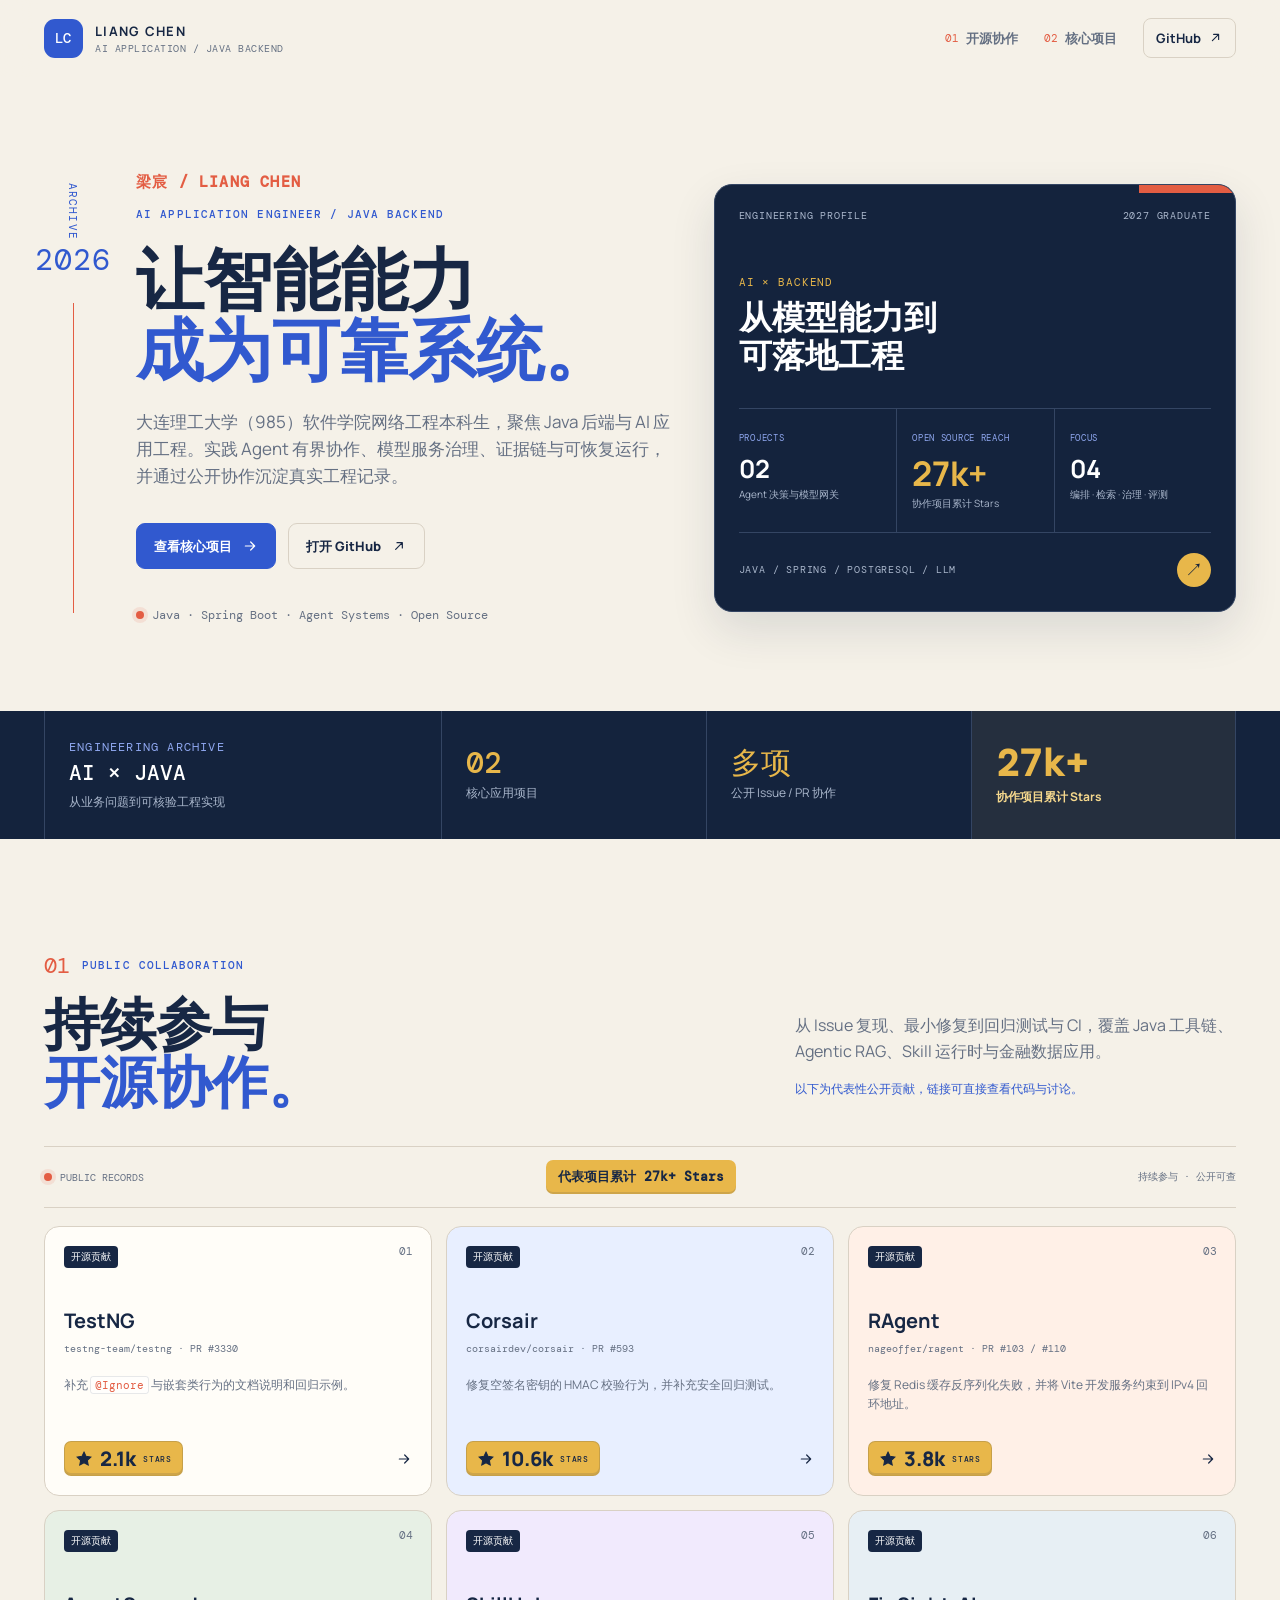
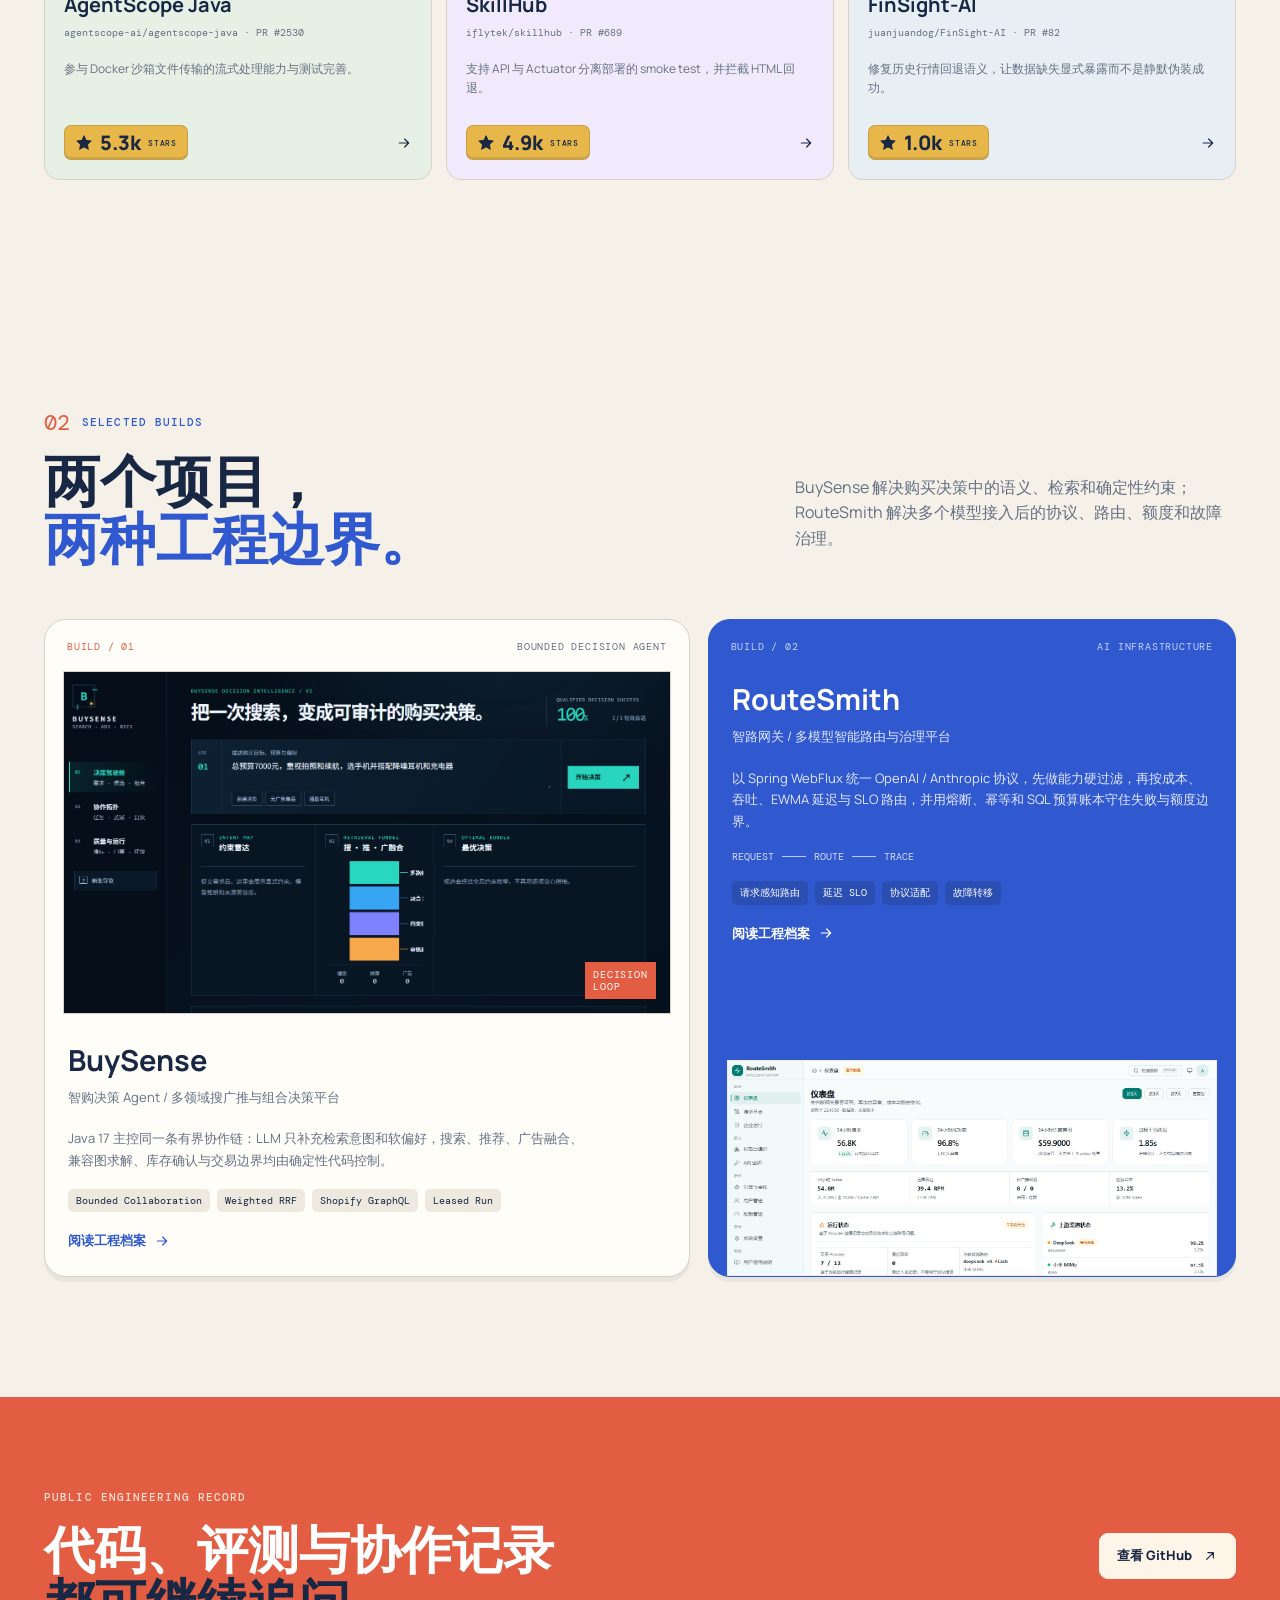
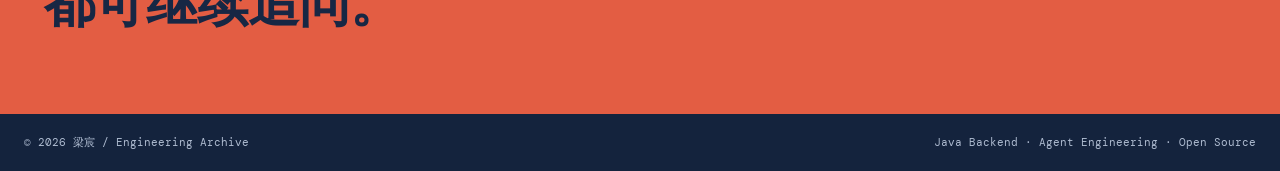
==== commit 6edadf6e: "feat: refresh engineering portfolio" ====
--- a/index.html
+++ b/index.html
@@ -1,91 +1,123 @@
 <!DOCTYPE html>
 <html lang="zh-CN">
-<head>
- <meta charset="utf-8" />
- <meta name="viewport" content="width=device-width, initial-scale=1" />
- <meta name="description" content="梁宸，大连理工大学软件学院网络工程专业，2027 届本科生。这里展示 Java 后端与 AI 应用项目，以及已合并的开源贡献。" />
- <meta name="theme-color" content="#f8fafc" />
- <meta property="og:title" content="梁宸｜Java 后端与 AI 应用开发作品集" />
- <meta property="og:description" content="项目介绍、源码与已合并的开源贡献。" />
- <meta property="og:type" content="website" />
- <title>梁宸｜Java 后端与 AI 应用开发作品集</title>
- <link rel="icon" href="data:," />
- <link rel="stylesheet" href="assets/site.css" />
-</head>
-<body>
- <a class="skip-link" href="#top">跳到主要内容</a>
- <header class="site-header" data-header><div class="site-header-inner">
-  <a class="brand" href="#top" aria-label="梁宸作品集首页"><span class="brand-mark">LC</span><span class="brand-copy"><strong>梁宸</strong><small>个人作品集</small></span></a>
-  <button class="nav-toggle" type="button" aria-expanded="false" aria-controls="site-nav" aria-label="打开导航"><svg width="22" height="22" viewBox="0 0 24 24" aria-hidden="true"><path d="M4 7h16M4 12h16M4 17h16"/></svg><span class="sr-only">打开导航</span></button>
-  <nav id="site-nav" class="site-nav" aria-label="主导航"><a href="#opensource">开源贡献</a><a href="#work">项目介绍</a><a class="nav-external" href="https://github.com/ShinyHero666" target="_blank" rel="noreferrer noopener">GitHub <svg class="icon" width="16" height="16" viewBox="0 0 24 24" aria-hidden="true"><path d="M7 17 17 7M7 7h10v10"/></svg></a></nav>
- </div></header>
- <main id="top" tabindex="-1">
-  <section class="home-hero page-width" aria-labelledby="hero-title">
-   <div class="hero-copy">
-    <div class="education-label"><p class="education-primary"><strong>大连理工大学</strong><span class="graduation-badge">2027 届本科</span></p><p class="education-detail">软件学院 <span aria-hidden="true">·</span> 网络工程</p></div>
-    <h1 id="hero-title">梁宸</h1>
-    <p class="hero-role">Java 后端与 AI 应用开发</p>
-    <p class="hero-intro">这里记录我的项目实现与开源贡献。<br />可以直接查看源码、设计说明和测试。</p>
-    <div class="hero-actions"><a class="button button-primary" href="#work">查看项目 <svg class="icon" width="18" height="18" viewBox="0 0 24 24" aria-hidden="true"><path d="M5 12h14M13 6l6 6-6 6"/></svg></a><a class="button button-quiet" href="#opensource">查看开源贡献</a></div>
-    <p class="hero-facts"><span><strong>7</strong> 项 PR 已合并</span><span><strong>6</strong> 个开源项目</span></p>
-   </div>
-   <aside class="project-shortcuts" aria-labelledby="shortcuts-title">
-    <div class="shortcuts-heading"><h2 id="shortcuts-title">项目速览</h2><span>02 个项目</span></div>
-    <a class="project-shortcut" href="projects/buysense.html"><span class="shortcut-symbol" aria-hidden="true">B</span><span class="shortcut-copy"><strong>BuySense <span>智购决策</span></strong><small>商品检索、套装推荐与确认校验</small></span><svg class="icon" width="18" height="18" viewBox="0 0 24 24" aria-hidden="true"><path d="M5 12h14M13 6l6 6-6 6"/></svg></a>
-    <a class="project-shortcut" href="projects/routesmith.html"><span class="shortcut-symbol gateway-symbol" aria-hidden="true">R</span><span class="shortcut-copy"><strong>RouteSmith <span>智路网关</span></strong><small>多模型接入、请求路由与额度管理</small></span><svg class="icon" width="18" height="18" viewBox="0 0 24 24" aria-hidden="true"><path d="M5 12h14M13 6l6 6-6 6"/></svg></a>
-    <div class="shortcuts-footer"><span>项目说明</span><span>源码</span><span>测试记录</span></div>
-   </aside>
-  </section>
-  <section class="content-section open-source-section" id="opensource" aria-labelledby="opensource-title"><div class="page-width">
-   <div class="section-heading"><div><p class="eyebrow">公开的代码贡献</p><h2 id="opensource-title">开源贡献</h2></div><p>7 项 PR 已合并，涉及 6 个项目。<br />点击 PR，查看具体改动与讨论。</p></div>
-   <div class="contributions-grid"><article class="contribution-card">
- <div class="contribution-top"><span class="contribution-kind">行情数据可信</span></div>
- <h3>FinSight-AI</h3><p class="repo-name">juanjuandog/FinSight-AI</p>
- <a class="repo-stars" href="https://github.com/juanjuandog/FinSight-AI" target="_blank" rel="noreferrer noopener" aria-label="查看 FinSight-AI 仓库及 Stars"><svg class="star-icon" width="20" height="20" viewBox="0 0 24 24" aria-hidden="true"><path d="m12 3 2.8 5.7 6.2.9-4.5 4.4 1.1 6.2-5.6-2.9-5.6 2.9 1.1-6.2L3 9.6l6.2-.9Z"/></svg><strong>1k+</strong><span class="stars-label">仓库 Stars</span></a><p class="contribution-description">修复行情失败后返回模拟 K 线的问题，明确数据来源与状态，并补充回归测试。</p>
- <div class="contribution-links"><a href="https://github.com/juanjuandog/FinSight-AI/pull/82" target="_blank" rel="noreferrer noopener" aria-label="查看 FinSight-AI PR 82">PR #82 <svg class="icon" width="16" height="16" viewBox="0 0 24 24" aria-hidden="true"><path d="M7 17 17 7M7 7h10v10"/></svg></a></div>
- </article>
-<article class="contribution-card">
- <div class="contribution-top"><span class="contribution-kind">缓存兼容与开发环境</span></div>
- <h3>RAgent</h3><p class="repo-name">nageoffer/ragent</p>
- <a class="repo-stars" href="https://github.com/nageoffer/ragent" target="_blank" rel="noreferrer noopener" aria-label="查看 RAgent 仓库及 Stars"><svg class="star-icon" width="20" height="20" viewBox="0 0 24 24" aria-hidden="true"><path d="m12 3 2.8 5.7 6.2.9-4.5 4.4 1.1 6.2-5.6-2.9-5.6 2.9 1.1-6.2L3 9.6l6.2-.9Z"/></svg><strong>3k+</strong><span class="stars-label">仓库 Stars</span></a><p class="contribution-description">修复 Jackson 缓存反序列化异常，并修正 Vite 开发服务的回环地址绑定。</p>
- <div class="contribution-links"><a href="https://github.com/nageoffer/ragent/pull/103" target="_blank" rel="noreferrer noopener" aria-label="查看 RAgent PR 103">PR #103 <svg class="icon" width="16" height="16" viewBox="0 0 24 24" aria-hidden="true"><path d="M7 17 17 7M7 7h10v10"/></svg></a><a href="https://github.com/nageoffer/ragent/pull/110" target="_blank" rel="noreferrer noopener" aria-label="查看 RAgent PR 110">PR #110 <svg class="icon" width="16" height="16" viewBox="0 0 24 24" aria-hidden="true"><path d="M7 17 17 7M7 7h10v10"/></svg></a></div>
- </article>
-<article class="contribution-card">
- <div class="contribution-top"><span class="contribution-kind">Webhook 签名校验</span></div>
- <h3>Corsair</h3><p class="repo-name">corsairdev/corsair</p>
- <a class="repo-stars" href="https://github.com/corsairdev/corsair" target="_blank" rel="noreferrer noopener" aria-label="查看 Corsair 仓库及 Stars"><svg class="star-icon" width="20" height="20" viewBox="0 0 24 24" aria-hidden="true"><path d="m12 3 2.8 5.7 6.2.9-4.5 4.4 1.1 6.2-5.6-2.9-5.6 2.9 1.1-6.2L3 9.6l6.2-.9Z"/></svg><strong>10k+</strong><span class="stars-label">仓库 Stars</span></a><p class="contribution-description">修复空密钥下默认放行的 HMAC 校验逻辑，补充签名校验回归测试。</p>
- <div class="contribution-links"><a href="https://github.com/corsairdev/corsair/pull/593" target="_blank" rel="noreferrer noopener" aria-label="查看 Corsair PR 593">PR #593 <svg class="icon" width="16" height="16" viewBox="0 0 24 24" aria-hidden="true"><path d="M7 17 17 7M7 7h10v10"/></svg></a></div>
- </article>
-<article class="contribution-card">
- <div class="contribution-top"><span class="contribution-kind">任务操作与快捷键</span></div>
- <h3>Super Productivity</h3><p class="repo-name">super-productivity/super-productivity</p>
- <a class="repo-stars" href="https://github.com/super-productivity/super-productivity" target="_blank" rel="noreferrer noopener" aria-label="查看 Super Productivity 仓库及 Stars"><svg class="star-icon" width="20" height="20" viewBox="0 0 24 24" aria-hidden="true"><path d="m12 3 2.8 5.7 6.2.9-4.5 4.4 1.1 6.2-5.6-2.9-5.6 2.9 1.1-6.2L3 9.6l6.2-.9Z"/></svg><strong>20k+</strong><span class="stars-label">仓库 Stars</span></a><p class="contribution-description">新增可配置的任务复制快捷键，复用复制服务，并补充相关测试。</p>
- <div class="contribution-links"><a href="https://github.com/super-productivity/super-productivity/pull/9834" target="_blank" rel="noreferrer noopener" aria-label="查看 Super Productivity PR 9834">PR #9834 <svg class="icon" width="16" height="16" viewBox="0 0 24 24" aria-hidden="true"><path d="M7 17 17 7M7 7h10v10"/></svg></a></div>
- </article>
-<article class="contribution-card">
- <div class="contribution-top"><span class="contribution-kind">部署检查与故障识别</span></div>
- <h3>SkillHub</h3><p class="repo-name">iflytek/skillhub</p>
- <a class="repo-stars" href="https://github.com/iflytek/skillhub" target="_blank" rel="noreferrer noopener" aria-label="查看 SkillHub 仓库及 Stars"><svg class="star-icon" width="20" height="20" viewBox="0 0 24 24" aria-hidden="true"><path d="m12 3 2.8 5.7 6.2.9-4.5 4.4 1.1 6.2-5.6-2.9-5.6 2.9 1.1-6.2L3 9.6l6.2-.9Z"/></svg><strong>5k+</strong><span class="stars-label">仓库 Stars</span></a><p class="contribution-description">支持 API 与 Actuator 分离部署的检查，识别 HTML 回退造成的错误健康结果。</p>
- <div class="contribution-links"><a href="https://github.com/iflytek/skillhub/pull/689" target="_blank" rel="noreferrer noopener" aria-label="查看 SkillHub PR 689">PR #689 <svg class="icon" width="16" height="16" viewBox="0 0 24 24" aria-hidden="true"><path d="M7 17 17 7M7 7h10v10"/></svg></a></div>
- </article>
-<article class="contribution-card">
- <div class="contribution-top"><span class="contribution-kind">测试框架文档与示例</span></div>
- <h3>TestNG</h3><p class="repo-name">testng-team/testng</p>
- <a class="repo-stars" href="https://github.com/testng-team/testng" target="_blank" rel="noreferrer noopener" aria-label="查看 TestNG 仓库及 Stars"><svg class="star-icon" width="20" height="20" viewBox="0 0 24 24" aria-hidden="true"><path d="m12 3 2.8 5.7 6.2.9-4.5 4.4 1.1 6.2-5.6-2.9-5.6 2.9 1.1-6.2L3 9.6l6.2-.9Z"/></svg><strong>2k+</strong><span class="stars-label">仓库 Stars</span></a><p class="contribution-description">补充 @Ignore 与嵌套类行为的文档说明和回归示例。</p>
- <div class="contribution-links"><a href="https://github.com/testng-team/testng/pull/3330" target="_blank" rel="noreferrer noopener" aria-label="查看 TestNG PR 3330">PR #3330 <svg class="icon" width="16" height="16" viewBox="0 0 24 24" aria-hidden="true"><path d="M7 17 17 7M7 7h10v10"/></svg></a></div>
- </article></div>
-   <p class="section-note">仓库 Stars（约数） · 2026.09</p>
-  </div></section>
-  <section class="content-section" id="work" aria-labelledby="work-title"><div class="page-width">
-   <div class="section-heading"><div><p class="eyebrow">从需求到实现</p><h2 id="work-title">项目介绍</h2></div><p>一个围绕商品选购，另一个围绕模型接入。<br />详情页包含设计思路、实现与验证。</p></div>
-   <div class="projects-grid">
-    <article class="project-card"><a class="project-cover" href="projects/buysense.html" aria-label="查看 BuySense 项目"><img src="assets/buysense-console.png" alt="BuySense 商品选购工作台" width="1440" height="960" loading="lazy" /></a><div class="project-card-body"><p class="project-category">Java / Spring Boot · AI 应用</p><h3>BuySense <span>智购决策 Agent</span></h3><p>围绕预算、用途和设备兼容性生成选购方案，整合搜索、推荐与赞助候选；支持异步执行、方案复核与对照评测。</p><div class="tag-row"><span>多角色协作</span><span>商品组合约束</span><span>对照评测</span></div><div class="project-actions"><a class="text-link" href="projects/buysense.html">查看项目详情 <svg class="icon" width="18" height="18" viewBox="0 0 24 24" aria-hidden="true"><path d="M5 12h14M13 6l6 6-6 6"/></svg></a><a href="https://github.com/ShinyHero666/BuySense-Agent" target="_blank" rel="noreferrer noopener">源码 <svg class="icon" width="16" height="16" viewBox="0 0 24 24" aria-hidden="true"><path d="M7 17 17 7M7 7h10v10"/></svg></a></div></div></article>
-    <article class="project-card"><a class="project-cover" href="projects/routesmith.html" aria-label="查看 RouteSmith 项目"><img src="assets/routesmith-dashboard.png" alt="RouteSmith 模型路由与用量控制台" width="1440" height="960" loading="lazy" /></a><div class="project-card-body"><p class="project-category">Java / Spring WebFlux · 模型网关</p><h3>RouteSmith <span>智路网关</span></h3><p>为不同模型服务提供统一入口，按能力、成本与响应状态选择上游；处理协议差异、故障转移和调用额度校验。</p><div class="tag-row"><span>协议适配</span><span>请求路由</span><span>预算管理</span></div><div class="project-actions"><a class="text-link" href="projects/routesmith.html">查看项目详情 <svg class="icon" width="18" height="18" viewBox="0 0 24 24" aria-hidden="true"><path d="M5 12h14M13 6l6 6-6 6"/></svg></a><a href="https://github.com/ShinyHero666/RouteSmith" target="_blank" rel="noreferrer noopener">源码 <svg class="icon" width="16" height="16" viewBox="0 0 24 24" aria-hidden="true"><path d="M7 17 17 7M7 7h10v10"/></svg></a></div></div></article>
-   </div>
-  </div></section>
-  <section class="more-section page-width" aria-label="更多代码"><div><h2>源码与更新记录</h2><p>更多项目和公开协作记录，收录在我的 GitHub。</p></div><a class="button button-quiet" href="https://github.com/ShinyHero666" target="_blank" rel="noreferrer noopener">ShinyHero666 <svg class="icon" width="16" height="16" viewBox="0 0 24 24" aria-hidden="true"><path d="M7 17 17 7M7 7h10v10"/></svg></a></section>
- </main>
- <footer class="site-footer"><div class="page-width"><span>&copy; <span data-year>2026</span> 梁宸 · 个人作品集</span><a href="#top">返回顶部 ↑</a></div></footer>
- <script src="assets/site.js"></script>
-</body>
+  <head>
+    <meta charset="utf-8" />
+    <meta name="viewport" content="width=device-width, initial-scale=1" />
+    <meta name="description" content="梁宸的 AI 应用与 Java 后端工程作品集，聚焦 Agent 决策系统、多模型网关与开源协作。" />
+    <meta name="theme-color" content="#f5f1e8" />
+    <meta property="og:title" content="梁宸 · AI 应用与 Java 后端工程作品集" />
+    <meta property="og:description" content="有界 Agent、模型基础设施与持续开源协作。" />
+    <meta property="og:type" content="website" />
+    <title>梁宸 · AI 应用与 Java 后端工程作品集</title>
+    <link rel="icon" href="data:," />
+    <link rel="stylesheet" href="assets/site.css" />
+  </head>
+  <body>
+    <a class="skip-link" href="#top">跳到主要内容</a>
+    <header class="site-header" data-header>
+      <div class="site-header-inner">
+        <a class="brand" href="#top" aria-label="回到首页">
+          <span class="brand-mark">LC</span>
+          <span class="brand-copy"><strong>LIANG CHEN</strong><small>AI APPLICATION / JAVA BACKEND</small></span>
+        </a>
+        <button class="nav-toggle" type="button" aria-expanded="false" aria-controls="site-nav" title="打开导航">
+          <svg width="22" height="22" viewBox="0 0 24 24" aria-hidden="true" focusable="false"><path d="M4 7h16M4 12h16M4 17h16" /></svg>
+          <span class="sr-only">打开导航</span>
+        </button>
+        <nav id="site-nav" class="site-nav" aria-label="主导航">
+          <a href="#opensource"><span>01</span>开源协作</a>
+          <a href="#work"><span>02</span>核心项目</a>
+          <a class="nav-external" href="https://github.com/ShinyHero666" rel="noreferrer noopener" target="_blank">GitHub <svg class="icon" width="15" height="15" viewBox="0 0 24 24" aria-hidden="true"><path d="M7 17 17 7M9 7h8v8" /></svg></a>
+        </nav>
+      </div>
+    </header>
+
+    <main id="top" tabindex="-1">
+      <section class="archive-hero" aria-labelledby="hero-title" data-reveal>
+        <div class="hero-index" aria-hidden="true"><span>ARCHIVE</span><strong>2026</strong><i></i></div>
+        <div class="hero-copy">
+          <p class="hero-identity">梁宸 / LIANG CHEN</p>
+          <p class="kicker">AI APPLICATION ENGINEER / JAVA BACKEND</p>
+          <h1 id="hero-title">让智能能力<br /><em>成为可靠系统。</em></h1>
+          <p class="hero-intro">大连理工大学（985）软件学院网络工程本科生，聚焦 Java 后端与 AI 应用工程。实践 Agent 有界协作、模型服务治理、证据链与可恢复运行，并通过公开协作沉淀真实工程记录。</p>
+          <div class="hero-actions">
+            <a class="button button-primary" href="#work">查看核心项目 <svg class="icon" width="16" height="16" viewBox="0 0 24 24" aria-hidden="true"><path d="M5 12h13M13 6l6 6-6 6" /></svg></a>
+            <a class="button button-quiet" href="https://github.com/ShinyHero666" rel="noreferrer noopener" target="_blank">打开 GitHub <svg class="icon" width="16" height="16" viewBox="0 0 24 24" aria-hidden="true"><path d="M7 17 17 7M9 7h8v8" /></svg></a>
+          </div>
+          <div class="hero-footnote"><span class="status-dot"></span> Java · Spring Boot · Agent Systems · Open Source</div>
+        </div>
+        <div class="profile-board" aria-label="个人工程能力概览">
+          <div class="profile-board-head"><span>ENGINEERING PROFILE</span><span>2027 GRADUATE</span></div>
+          <div class="profile-board-title"><span>AI × BACKEND</span><strong>从模型能力到<br />可落地工程</strong></div>
+          <dl class="profile-summary">
+            <div><dt>PROJECTS</dt><dd><strong>02</strong><span>Agent 决策与模型网关</span></dd></div>
+            <div class="profile-stars"><dt>OPEN SOURCE REACH</dt><dd><strong>27k+</strong><span>协作项目累计 Stars</span></dd></div>
+            <div><dt>FOCUS</dt><dd><strong>04</strong><span>编排 · 检索 · 治理 · 评测</span></dd></div>
+          </dl>
+          <div class="profile-board-foot"><span>JAVA / SPRING / POSTGRESQL / LLM</span><a href="https://github.com/ShinyHero666" rel="noreferrer noopener" target="_blank" aria-label="打开 GitHub">↗</a></div>
+        </div>
+      </section>
+
+      <section class="metrics-band" aria-label="档案概览" data-reveal>
+        <div class="metrics-inner">
+          <div class="metric metric-lead"><span class="metric-label">ENGINEERING ARCHIVE</span><strong>AI × JAVA</strong><span>从业务问题到可核验工程实现</span></div>
+          <div class="metric"><strong>02</strong><span>核心应用项目</span></div>
+          <div class="metric"><strong>多项</strong><span>公开 Issue / PR 协作</span></div>
+          <div class="metric"><strong>27k+</strong><span>协作项目累计 Stars</span></div>
+        </div>
+      </section>
+
+      <section class="opensource-section section-shell" id="opensource" aria-labelledby="opensource-title" data-reveal>
+        <div class="section-heading open-source-heading">
+          <div><span class="section-number">01</span><span class="kicker">PUBLIC COLLABORATION</span><h2 id="opensource-title">持续参与<br /><em>开源协作。</em></h2></div>
+          <div><p>从 Issue 复现、最小修复到回归测试与 CI，覆盖 Java 工具链、Agentic RAG、Skill 运行时与金融数据应用。</p><p class="subtle-note">以下为代表性公开贡献，链接可直接查看代码与讨论。</p></div>
+        </div>
+        <div class="opensource-toolbar"><span><i class="status-dot"></i> PUBLIC RECORDS</span><strong>代表项目累计 27k+ Stars</strong><span>持续参与 · 公开可查</span></div>
+        <div class="opensource-grid">
+          <a class="opensource-card" href="https://github.com/testng-team/testng/pull/3330" target="_blank" rel="noreferrer noopener"><span class="card-index">01</span><span class="contribution-label">开源贡献</span><strong>TestNG</strong><span class="repo-name">testng-team/testng · PR #3330</span><p>补充 <code>@Ignore</code> 与嵌套类行为的文档说明和回归示例。</p><span class="card-meta"><span class="star-badge"><svg class="star-icon" width="18" height="18" viewBox="0 0 24 24" aria-hidden="true"><path d="m12 2.8 2.8 5.7 6.3.9-4.6 4.4 1.1 6.2-5.6-2.9L6.4 20l1.1-6.2-4.6-4.4 6.3-.9L12 2.8Z" /></svg><b>2.1k</b><small>STARS</small></span><svg class="icon" width="16" height="16" viewBox="0 0 24 24" aria-hidden="true"><path d="M5 12h13M13 6l6 6-6 6" /></svg></span></a>
+          <a class="opensource-card" href="https://github.com/corsairdev/corsair/pull/593" target="_blank" rel="noreferrer noopener"><span class="card-index">02</span><span class="contribution-label">开源贡献</span><strong>Corsair</strong><span class="repo-name">corsairdev/corsair · PR #593</span><p>修复空签名密钥的 HMAC 校验行为，并补充安全回归测试。</p><span class="card-meta"><span class="star-badge"><svg class="star-icon" width="18" height="18" viewBox="0 0 24 24" aria-hidden="true"><path d="m12 2.8 2.8 5.7 6.3.9-4.6 4.4 1.1 6.2-5.6-2.9L6.4 20l1.1-6.2-4.6-4.4 6.3-.9L12 2.8Z" /></svg><b>10.6k</b><small>STARS</small></span><svg class="icon" width="16" height="16" viewBox="0 0 24 24" aria-hidden="true"><path d="M5 12h13M13 6l6 6-6 6" /></svg></span></a>
+          <a class="opensource-card" href="https://github.com/nageoffer/ragent/pull/103" target="_blank" rel="noreferrer noopener"><span class="card-index">03</span><span class="contribution-label">开源贡献</span><strong>RAgent</strong><span class="repo-name">nageoffer/ragent · PR #103 / #110</span><p>修复 Redis 缓存反序列化失败，并将 Vite 开发服务约束到 IPv4 回环地址。</p><span class="card-meta"><span class="star-badge"><svg class="star-icon" width="18" height="18" viewBox="0 0 24 24" aria-hidden="true"><path d="m12 2.8 2.8 5.7 6.3.9-4.6 4.4 1.1 6.2-5.6-2.9L6.4 20l1.1-6.2-4.6-4.4 6.3-.9L12 2.8Z" /></svg><b>3.8k</b><small>STARS</small></span><svg class="icon" width="16" height="16" viewBox="0 0 24 24" aria-hidden="true"><path d="M5 12h13M13 6l6 6-6 6" /></svg></span></a>
+          <a class="opensource-card" href="https://github.com/agentscope-ai/agentscope-java/pull/2530" target="_blank" rel="noreferrer noopener"><span class="card-index">04</span><span class="contribution-label">开源贡献</span><strong>AgentScope Java</strong><span class="repo-name">agentscope-ai/agentscope-java · PR #2530</span><p>参与 Docker 沙箱文件传输的流式处理能力与测试完善。</p><span class="card-meta"><span class="star-badge"><svg class="star-icon" width="18" height="18" viewBox="0 0 24 24" aria-hidden="true"><path d="m12 2.8 2.8 5.7 6.3.9-4.6 4.4 1.1 6.2-5.6-2.9L6.4 20l1.1-6.2-4.6-4.4 6.3-.9L12 2.8Z" /></svg><b>5.3k</b><small>STARS</small></span><svg class="icon" width="16" height="16" viewBox="0 0 24 24" aria-hidden="true"><path d="M5 12h13M13 6l6 6-6 6" /></svg></span></a>
+          <a class="opensource-card" href="https://github.com/iflytek/skillhub/pull/689" target="_blank" rel="noreferrer noopener"><span class="card-index">05</span><span class="contribution-label">开源贡献</span><strong>SkillHub</strong><span class="repo-name">iflytek/skillhub · PR #689</span><p>支持 API 与 Actuator 分离部署的 smoke test，并拦截 HTML 回退。</p><span class="card-meta"><span class="star-badge"><svg class="star-icon" width="18" height="18" viewBox="0 0 24 24" aria-hidden="true"><path d="m12 2.8 2.8 5.7 6.3.9-4.6 4.4 1.1 6.2-5.6-2.9L6.4 20l1.1-6.2-4.6-4.4 6.3-.9L12 2.8Z" /></svg><b>4.9k</b><small>STARS</small></span><svg class="icon" width="16" height="16" viewBox="0 0 24 24" aria-hidden="true"><path d="M5 12h13M13 6l6 6-6 6" /></svg></span></a>
+          <a class="opensource-card" href="https://github.com/juanjuandog/FinSight-AI/pull/82" target="_blank" rel="noreferrer noopener"><span class="card-index">06</span><span class="contribution-label">开源贡献</span><strong>FinSight-AI</strong><span class="repo-name">juanjuandog/FinSight-AI · PR #82</span><p>修复历史行情回退语义，让数据缺失显式暴露而不是静默伪装成功。</p><span class="card-meta"><span class="star-badge"><svg class="star-icon" width="18" height="18" viewBox="0 0 24 24" aria-hidden="true"><path d="m12 2.8 2.8 5.7 6.3.9-4.6 4.4 1.1 6.2-5.6-2.9L6.4 20l1.1-6.2-4.6-4.4 6.3-.9L12 2.8Z" /></svg><b>1.0k</b><small>STARS</small></span><svg class="icon" width="16" height="16" viewBox="0 0 24 24" aria-hidden="true"><path d="M5 12h13M13 6l6 6-6 6" /></svg></span></a>
+        </div>
+      </section>
+
+      <section class="work-section section-shell" id="work" aria-labelledby="work-title" data-reveal>
+        <div class="section-heading">
+          <div><span class="section-number">02</span><span class="kicker">SELECTED BUILDS</span><h2 id="work-title">两个项目，<br /><em>两种工程边界。</em></h2></div>
+          <p>BuySense 解决购买决策中的语义、检索和确定性约束；RouteSmith 解决多个模型接入后的协议、路由、额度和故障治理。</p>
+        </div>
+        <div class="project-grid">
+          <article class="project-card project-card-primary">
+            <div class="project-card-head"><span class="project-code">BUILD / 01</span><span class="project-type">BOUNDED DECISION AGENT</span></div>
+            <div class="project-image"><img src="assets/buysense-console.png" alt="BuySense 智购决策工作台界面" loading="lazy" /><span class="image-stamp">DECISION<br />LOOP</span></div>
+            <div class="project-card-body">
+              <div><h3>BuySense</h3><p>智购决策 Agent / 多领域搜广推与组合决策平台</p></div>
+              <p class="project-description">Java 17 主控同一条有界协作链：LLM 只补充检索意图和软偏好，搜索、推荐、广告融合、兼容图求解、库存确认与交易边界均由确定性代码控制。</p>
+              <div class="tag-row"><span>Bounded Collaboration</span><span>Weighted RRF</span><span>Shopify GraphQL</span><span>Leased Run</span></div>
+              <a class="card-action" href="projects/buysense.html">阅读工程档案 <svg class="icon" width="16" height="16" viewBox="0 0 24 24" aria-hidden="true"><path d="M5 12h13M13 6l6 6-6 6" /></svg></a>
+            </div>
+          </article>
+          <article class="project-card project-card-secondary">
+            <div class="project-card-head"><span class="project-code">BUILD / 02</span><span class="project-type">AI INFRASTRUCTURE</span></div>
+            <div class="project-card-body">
+              <div><h3>RouteSmith</h3><p>智路网关 / 多模型智能路由与治理平台</p></div>
+              <p class="project-description">以 Spring WebFlux 统一 OpenAI / Anthropic 协议，先做能力硬过滤，再按成本、吞吐、EWMA 延迟与 SLO 路由，并用熔断、幂等和 SQL 预算账本守住失败与额度边界。</p>
+              <div class="mini-flow" aria-label="RouteSmith 请求链路"><span>REQUEST</span><i></i><span>ROUTE</span><i></i><span>TRACE</span></div>
+              <div class="tag-row"><span>请求感知路由</span><span>延迟 SLO</span><span>协议适配</span><span>故障转移</span></div>
+              <a class="card-action" href="projects/routesmith.html">阅读工程档案 <svg class="icon" width="16" height="16" viewBox="0 0 24 24" aria-hidden="true"><path d="M5 12h13M13 6l6 6-6 6" /></svg></a>
+            </div>
+            <div class="project-image project-image-small"><img src="assets/routesmith-dashboard.png" alt="RouteSmith 多模型治理控制台界面" loading="lazy" /></div>
+          </article>
+        </div>
+      </section>
+
+      <section class="contact-section" data-reveal>
+        <div class="section-shell contact-inner"><div><span class="kicker">PUBLIC ENGINEERING RECORD</span><h2>代码、评测与协作记录<br /><em>都可继续追问。</em></h2></div><a class="button button-primary" href="https://github.com/ShinyHero666" rel="noreferrer noopener" target="_blank">查看 GitHub <svg class="icon" width="16" height="16" viewBox="0 0 24 24" aria-hidden="true"><path d="M7 17 17 7M9 7h8v8" /></svg></a></div>
+      </section>
+    </main>
+    <footer class="site-footer"><span>&copy; <span data-year></span> 梁宸 / Engineering Archive</span><span>Java Backend · Agent Engineering · Open Source</span></footer>
+    <script src="assets/site.js"></script>
+  </body>
 </html>
--- a/assets/site.css
+++ b/assets/site.css
@@ -149,12 +149,13 @@
 .opensource-toolbar { display: flex; align-items: center; justify-content: space-between; gap: 16px; padding: 13px 0; border-top: 1px solid var(--line); border-bottom: 1px solid var(--line); color: var(--muted); font: 10px "DM Mono", monospace; }
 .opensource-toolbar span { display: inline-flex; align-items: center; gap: 8px; }
 .opensource-toolbar strong { display: inline-flex; align-items: center; min-height: 34px; padding: 7px 12px; color: var(--ink); background: var(--yellow); border-radius: 7px; box-shadow: inset 0 -2px 0 rgba(23,39,68,.12); font-size: 13px; font-weight: 800; }
-.opensource-grid { display: grid; grid-template-columns: repeat(5, minmax(0, 1fr)); gap: 12px; margin-top: 18px; }
-.opensource-card { position: relative; min-width: 0; min-height: 290px; display: flex; flex-direction: column; padding: 19px; color: var(--ink); background: var(--surface); border: 1px solid var(--line); border-radius: 15px; transition: transform 180ms ease, box-shadow 180ms ease, border-color 180ms ease; }
+.opensource-grid { display: grid; grid-template-columns: repeat(3, minmax(0, 1fr)); gap: 14px; margin-top: 18px; }
+.opensource-card { position: relative; min-width: 0; min-height: 270px; display: flex; flex-direction: column; padding: 19px; color: var(--ink); background: var(--surface); border: 1px solid var(--line); border-radius: 15px; transition: transform 180ms ease, box-shadow 180ms ease, border-color 180ms ease; }
 .opensource-card:nth-child(2) { background: #e8efff; }
 .opensource-card:nth-child(3) { background: #fff0e7; }
 .opensource-card:nth-child(4) { background: #e7f0e5; }
 .opensource-card:nth-child(5) { background: #f1eafd; }
+.opensource-card:nth-child(6) { background: #e7eff4; }
 .opensource-card:hover { border-color: var(--blue); box-shadow: 0 12px 26px rgba(23,39,68,.12); transform: translateY(-4px); }
 .card-index { position: absolute; top: 17px; right: 18px; color: var(--muted); font: 11px "DM Mono", monospace; }
 .contribution-label { width: max-content; padding: 4px 7px; color: #fff; background: var(--ink); border-radius: 4px; font: 10px "DM Mono", monospace; }
@@ -259,7 +260,7 @@
   .site-footer { align-items: flex-start; flex-direction: column; padding: 24px 18px; }
   .case-hero { padding: 58px 18px 52px; }
   .case-hero-grid { grid-template-columns: 1fr; gap: 28px; }
-  .case-hero h1 { font-size: 66px; }
+  .case-hero h1 { font-size: 58px; overflow-wrap: anywhere; }
   .case-body { padding: 53px 18px 80px; }
   .case-section { grid-template-columns: 1fr; gap: 23px; padding: 40px 0; }
   .architecture { grid-template-columns: 1fr 1fr; }
@@ -281,6 +282,7 @@
   .evidence-row div { border-right: 1px solid var(--line); border-bottom: 1px solid var(--line); }
   .decision-table { display: block; overflow-x: auto; }
 }
+@media (max-width: 360px) { .case-hero h1 { font-size: 48px; } }
 @media (min-width: 761px) { .nav-toggle { display: none; } }
 @media (prefers-reduced-motion: reduce) {
   html { scroll-behavior: auto; }
@@ -292,4 +294,4 @@
 .hero-identity{margin:0 0 14px;color:var(--red);font:700 15px/1.3 "DM Mono",monospace;letter-spacing:.08em}.profile-board{position:relative;overflow:hidden;padding:24px;color:#fff;background:var(--dark);border:1px solid var(--dark-line);border-radius:18px;box-shadow:var(--shadow)}.profile-board::before{content:"";position:absolute;top:0;right:0;width:96px;height:8px;background:var(--red)}.profile-board-head,.profile-board-foot{display:flex;align-items:center;justify-content:space-between;gap:16px;color:#aab7cc;font:10px/1.4 "DM Mono",monospace;letter-spacing:.08em}.profile-board-title{padding:52px 0 34px;border-bottom:1px solid var(--dark-line)}.profile-board-title>span{display:block;margin-bottom:9px;color:var(--yellow);font:11px "DM Mono",monospace;letter-spacing:.08em}.profile-board-title>strong{display:block;font-size:33px;line-height:1.15}.profile-summary{display:grid;grid-template-columns:repeat(3,1fr);margin:0;border-bottom:1px solid var(--dark-line)}.profile-summary>div{min-width:0;padding:23px 15px 22px;border-left:1px solid var(--dark-line)}.profile-summary>div:first-child{padding-left:0;border-left:0}.profile-summary dt{color:#8fa7ef;font:9px "DM Mono",monospace;letter-spacing:.08em}.profile-summary dd{display:grid;gap:6px;margin:12px 0 0}.profile-summary dd strong{color:#fff;font-size:25px;line-height:1}.profile-summary dd span{color:#aab7cc;font-size:10px;line-height:1.45}.profile-summary .profile-stars strong{color:var(--yellow);font-size:34px}.profile-board-foot{padding-top:20px}.profile-board-foot a{width:34px;height:34px;display:grid;place-items:center;flex:0 0 auto;color:var(--dark);background:var(--yellow);border-radius:50%;font-size:18px}
 
 /* High-visibility repository star metrics. */
-.card-meta>.star-badge{display:grid;grid-template-columns:20px auto;grid-template-rows:auto auto;column-gap:7px;align-items:center;min-width:106px;padding:9px 11px 8px;overflow:visible;color:var(--ink);background:var(--yellow);border:1px solid rgba(23,39,68,.16);border-radius:7px;box-shadow:inset 0 -3px 0 rgba(23,39,68,.14);font-size:inherit;line-height:1;white-space:normal}.star-icon{grid-row:1/3;fill:var(--ink);stroke:var(--ink);stroke-width:1.4}.star-badge b{font:800 20px/.95 Manrope,sans-serif}.star-badge small{font:500 8px/1 "DM Mono",monospace;letter-spacing:.1em}@media(max-width:760px){.profile-board{max-width:620px;margin:0 auto}}@media(max-width:520px){.profile-summary{grid-template-columns:1fr 1fr}.profile-summary>div:nth-child(3){grid-column:1/-1;padding-left:0;border-top:1px solid var(--dark-line);border-left:0}.profile-board-foot>span{max-width:240px}}
+.card-meta>.star-badge{display:grid;grid-template-columns:20px auto;grid-template-rows:auto auto;column-gap:7px;align-items:center;min-width:106px;padding:9px 11px 8px;overflow:visible;color:var(--ink);background:var(--yellow);border:1px solid rgba(23,39,68,.16);border-radius:7px;box-shadow:inset 0 -3px 0 rgba(23,39,68,.14);font-size:inherit;line-height:1;white-space:normal}.star-icon{grid-row:1/3;fill:var(--ink);stroke:var(--ink);stroke-width:1.4}.star-badge b{font:800 20px/.95 Manrope,sans-serif}.star-badge small{font:500 8px/1 "DM Mono",monospace;letter-spacing:.1em}@media(max-width:760px){.profile-board{display:none}}@media(max-width:520px){.profile-summary{grid-template-columns:1fr 1fr}.profile-summary>div:nth-child(3){grid-column:1/-1;padding-left:0;border-top:1px solid var(--dark-line);border-left:0}.profile-board-foot>span{max-width:240px}}
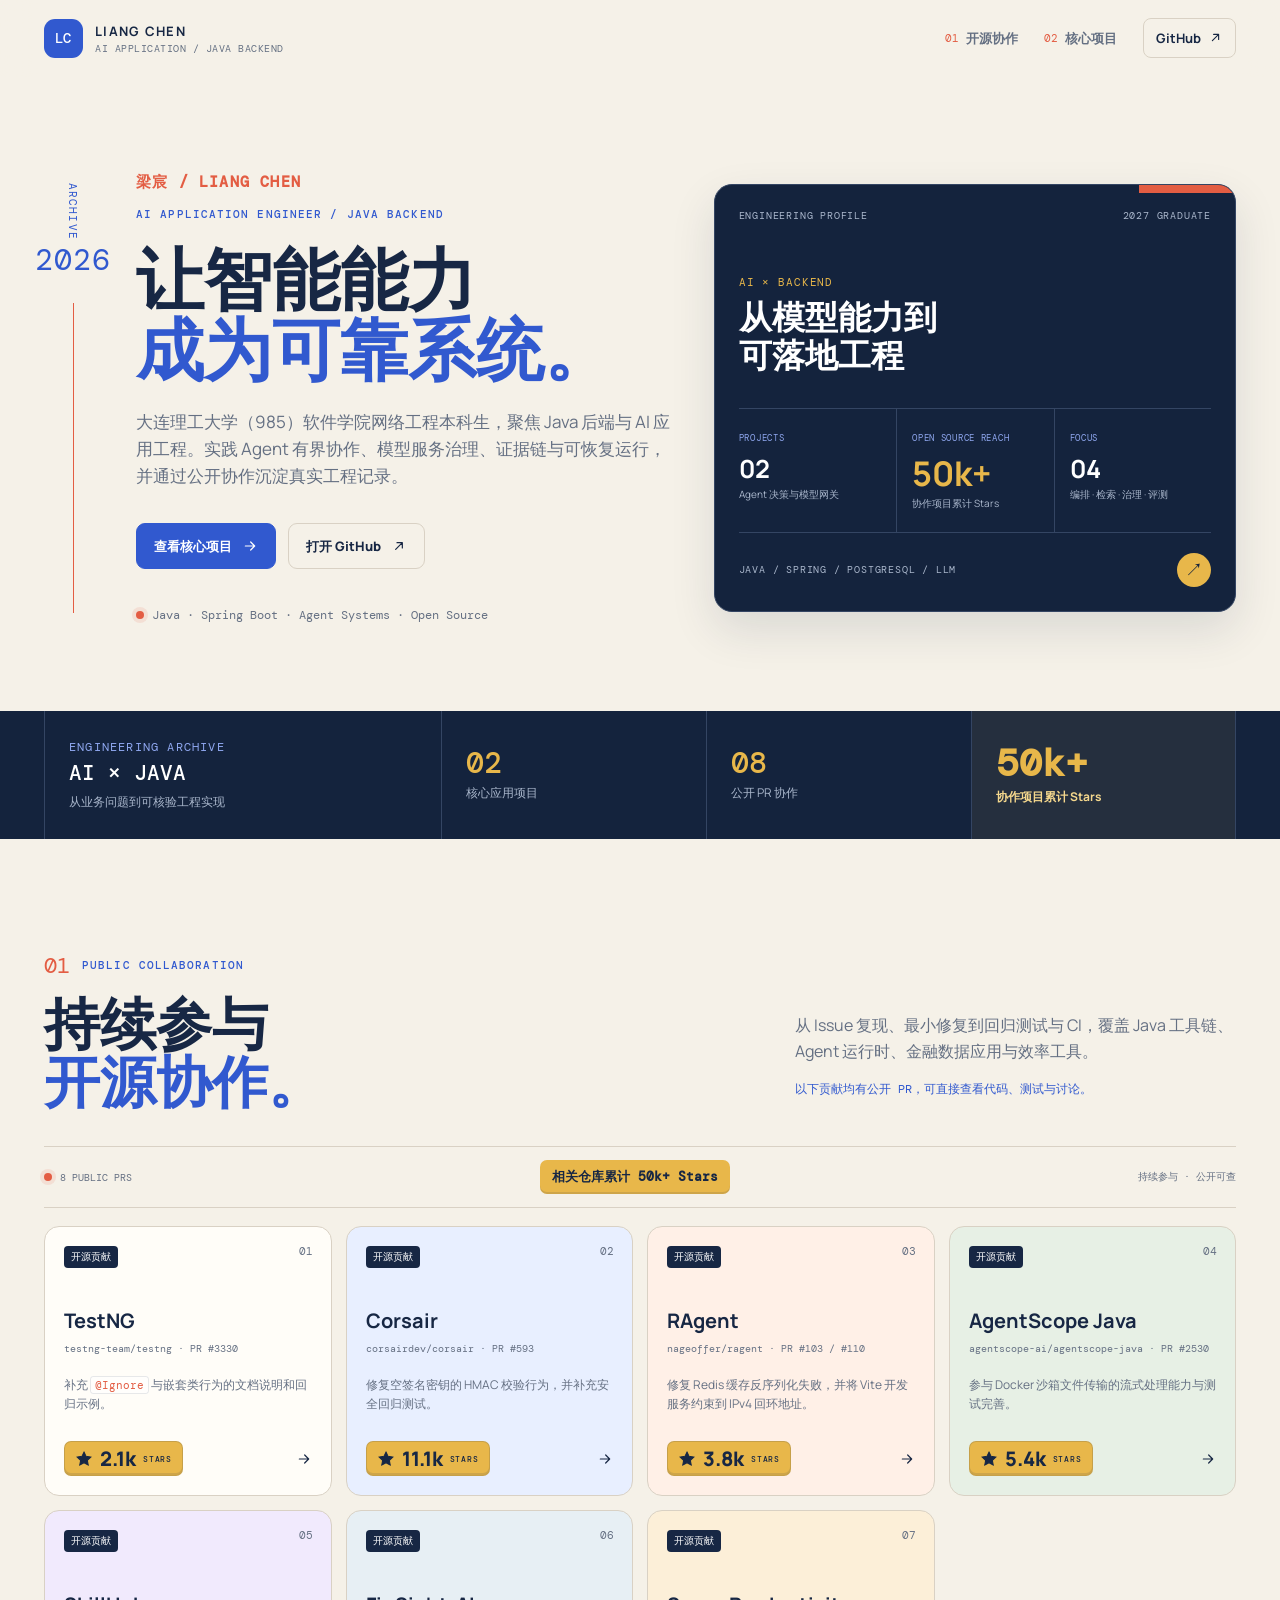
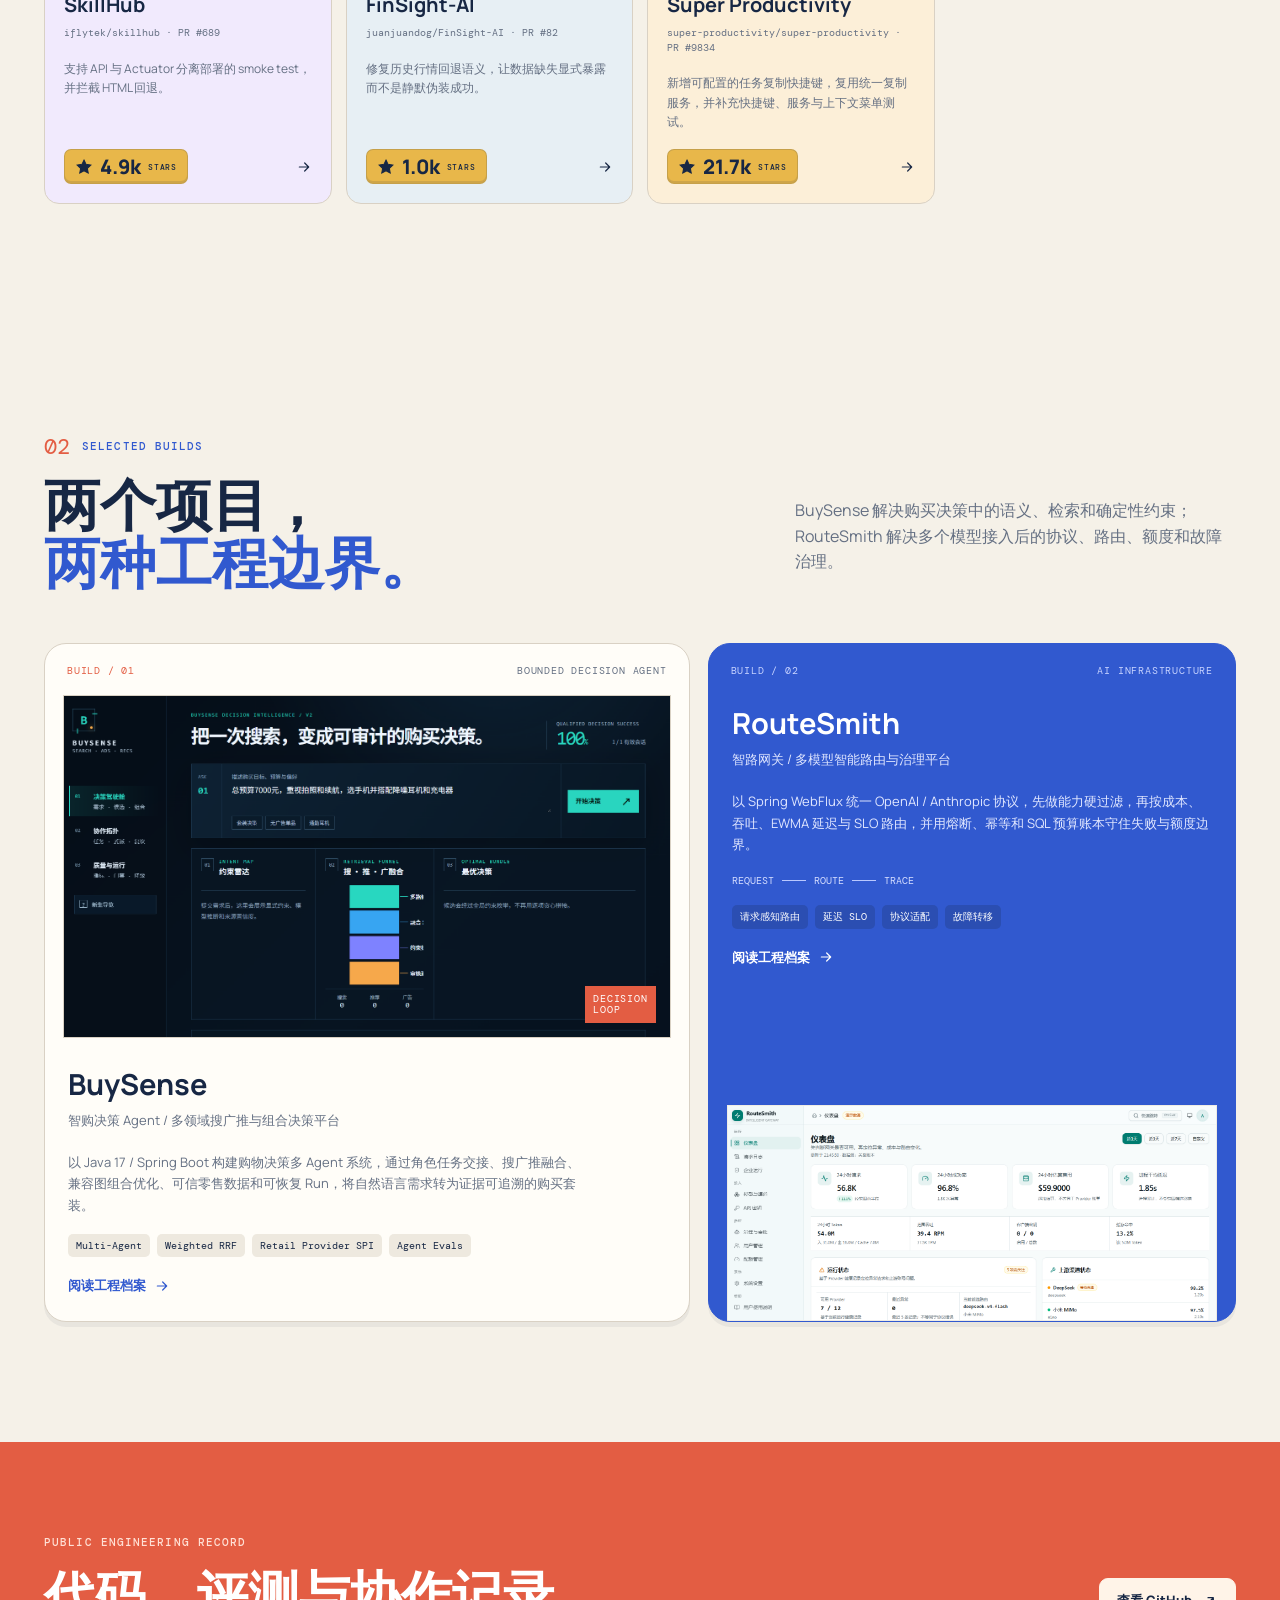
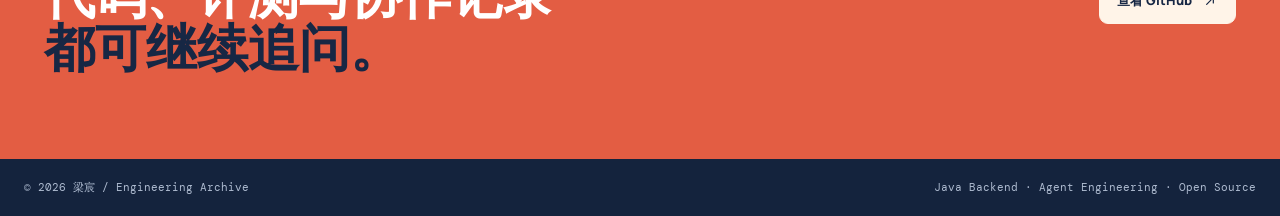
==== commit dee12dc9: "feat: refresh BuySense portfolio and open source record" ====
--- a/index.html
+++ b/index.html
@@ -51,7 +51,7 @@
           <div class="profile-board-title"><span>AI × BACKEND</span><strong>从模型能力到<br />可落地工程</strong></div>
           <dl class="profile-summary">
             <div><dt>PROJECTS</dt><dd><strong>02</strong><span>Agent 决策与模型网关</span></dd></div>
-            <div class="profile-stars"><dt>OPEN SOURCE REACH</dt><dd><strong>27k+</strong><span>协作项目累计 Stars</span></dd></div>
+            <div class="profile-stars"><dt>OPEN SOURCE REACH</dt><dd><strong>50k+</strong><span>协作项目累计 Stars</span></dd></div>
             <div><dt>FOCUS</dt><dd><strong>04</strong><span>编排 · 检索 · 治理 · 评测</span></dd></div>
           </dl>
           <div class="profile-board-foot"><span>JAVA / SPRING / POSTGRESQL / LLM</span><a href="https://github.com/ShinyHero666" rel="noreferrer noopener" target="_blank" aria-label="打开 GitHub">↗</a></div>
@@ -62,24 +62,25 @@
         <div class="metrics-inner">
           <div class="metric metric-lead"><span class="metric-label">ENGINEERING ARCHIVE</span><strong>AI × JAVA</strong><span>从业务问题到可核验工程实现</span></div>
           <div class="metric"><strong>02</strong><span>核心应用项目</span></div>
-          <div class="metric"><strong>多项</strong><span>公开 Issue / PR 协作</span></div>
-          <div class="metric"><strong>27k+</strong><span>协作项目累计 Stars</span></div>
+          <div class="metric"><strong>08</strong><span>公开 PR 协作</span></div>
+          <div class="metric"><strong>50k+</strong><span>协作项目累计 Stars</span></div>
         </div>
       </section>
 
       <section class="opensource-section section-shell" id="opensource" aria-labelledby="opensource-title" data-reveal>
         <div class="section-heading open-source-heading">
           <div><span class="section-number">01</span><span class="kicker">PUBLIC COLLABORATION</span><h2 id="opensource-title">持续参与<br /><em>开源协作。</em></h2></div>
-          <div><p>从 Issue 复现、最小修复到回归测试与 CI，覆盖 Java 工具链、Agentic RAG、Skill 运行时与金融数据应用。</p><p class="subtle-note">以下为代表性公开贡献，链接可直接查看代码与讨论。</p></div>
+          <div><p>从 Issue 复现、最小修复到回归测试与 CI，覆盖 Java 工具链、Agent 运行时、金融数据应用与效率工具。</p><p class="subtle-note">以下贡献均有公开 PR，可直接查看代码、测试与讨论。</p></div>
         </div>
-        <div class="opensource-toolbar"><span><i class="status-dot"></i> PUBLIC RECORDS</span><strong>代表项目累计 27k+ Stars</strong><span>持续参与 · 公开可查</span></div>
+        <div class="opensource-toolbar"><span><i class="status-dot"></i> 8 PUBLIC PRS</span><strong>相关仓库累计 50k+ Stars</strong><span>持续参与 · 公开可查</span></div>
         <div class="opensource-grid">
           <a class="opensource-card" href="https://github.com/testng-team/testng/pull/3330" target="_blank" rel="noreferrer noopener"><span class="card-index">01</span><span class="contribution-label">开源贡献</span><strong>TestNG</strong><span class="repo-name">testng-team/testng · PR #3330</span><p>补充 <code>@Ignore</code> 与嵌套类行为的文档说明和回归示例。</p><span class="card-meta"><span class="star-badge"><svg class="star-icon" width="18" height="18" viewBox="0 0 24 24" aria-hidden="true"><path d="m12 2.8 2.8 5.7 6.3.9-4.6 4.4 1.1 6.2-5.6-2.9L6.4 20l1.1-6.2-4.6-4.4 6.3-.9L12 2.8Z" /></svg><b>2.1k</b><small>STARS</small></span><svg class="icon" width="16" height="16" viewBox="0 0 24 24" aria-hidden="true"><path d="M5 12h13M13 6l6 6-6 6" /></svg></span></a>
-          <a class="opensource-card" href="https://github.com/corsairdev/corsair/pull/593" target="_blank" rel="noreferrer noopener"><span class="card-index">02</span><span class="contribution-label">开源贡献</span><strong>Corsair</strong><span class="repo-name">corsairdev/corsair · PR #593</span><p>修复空签名密钥的 HMAC 校验行为，并补充安全回归测试。</p><span class="card-meta"><span class="star-badge"><svg class="star-icon" width="18" height="18" viewBox="0 0 24 24" aria-hidden="true"><path d="m12 2.8 2.8 5.7 6.3.9-4.6 4.4 1.1 6.2-5.6-2.9L6.4 20l1.1-6.2-4.6-4.4 6.3-.9L12 2.8Z" /></svg><b>10.6k</b><small>STARS</small></span><svg class="icon" width="16" height="16" viewBox="0 0 24 24" aria-hidden="true"><path d="M5 12h13M13 6l6 6-6 6" /></svg></span></a>
+          <a class="opensource-card" href="https://github.com/corsairdev/corsair/pull/593" target="_blank" rel="noreferrer noopener"><span class="card-index">02</span><span class="contribution-label">开源贡献</span><strong>Corsair</strong><span class="repo-name">corsairdev/corsair · PR #593</span><p>修复空签名密钥的 HMAC 校验行为，并补充安全回归测试。</p><span class="card-meta"><span class="star-badge"><svg class="star-icon" width="18" height="18" viewBox="0 0 24 24" aria-hidden="true"><path d="m12 2.8 2.8 5.7 6.3.9-4.6 4.4 1.1 6.2-5.6-2.9L6.4 20l1.1-6.2-4.6-4.4 6.3-.9L12 2.8Z" /></svg><b>11.1k</b><small>STARS</small></span><svg class="icon" width="16" height="16" viewBox="0 0 24 24" aria-hidden="true"><path d="M5 12h13M13 6l6 6-6 6" /></svg></span></a>
           <a class="opensource-card" href="https://github.com/nageoffer/ragent/pull/103" target="_blank" rel="noreferrer noopener"><span class="card-index">03</span><span class="contribution-label">开源贡献</span><strong>RAgent</strong><span class="repo-name">nageoffer/ragent · PR #103 / #110</span><p>修复 Redis 缓存反序列化失败，并将 Vite 开发服务约束到 IPv4 回环地址。</p><span class="card-meta"><span class="star-badge"><svg class="star-icon" width="18" height="18" viewBox="0 0 24 24" aria-hidden="true"><path d="m12 2.8 2.8 5.7 6.3.9-4.6 4.4 1.1 6.2-5.6-2.9L6.4 20l1.1-6.2-4.6-4.4 6.3-.9L12 2.8Z" /></svg><b>3.8k</b><small>STARS</small></span><svg class="icon" width="16" height="16" viewBox="0 0 24 24" aria-hidden="true"><path d="M5 12h13M13 6l6 6-6 6" /></svg></span></a>
-          <a class="opensource-card" href="https://github.com/agentscope-ai/agentscope-java/pull/2530" target="_blank" rel="noreferrer noopener"><span class="card-index">04</span><span class="contribution-label">开源贡献</span><strong>AgentScope Java</strong><span class="repo-name">agentscope-ai/agentscope-java · PR #2530</span><p>参与 Docker 沙箱文件传输的流式处理能力与测试完善。</p><span class="card-meta"><span class="star-badge"><svg class="star-icon" width="18" height="18" viewBox="0 0 24 24" aria-hidden="true"><path d="m12 2.8 2.8 5.7 6.3.9-4.6 4.4 1.1 6.2-5.6-2.9L6.4 20l1.1-6.2-4.6-4.4 6.3-.9L12 2.8Z" /></svg><b>5.3k</b><small>STARS</small></span><svg class="icon" width="16" height="16" viewBox="0 0 24 24" aria-hidden="true"><path d="M5 12h13M13 6l6 6-6 6" /></svg></span></a>
+          <a class="opensource-card" href="https://github.com/agentscope-ai/agentscope-java/pull/2530" target="_blank" rel="noreferrer noopener"><span class="card-index">04</span><span class="contribution-label">开源贡献</span><strong>AgentScope Java</strong><span class="repo-name">agentscope-ai/agentscope-java · PR #2530</span><p>参与 Docker 沙箱文件传输的流式处理能力与测试完善。</p><span class="card-meta"><span class="star-badge"><svg class="star-icon" width="18" height="18" viewBox="0 0 24 24" aria-hidden="true"><path d="m12 2.8 2.8 5.7 6.3.9-4.6 4.4 1.1 6.2-5.6-2.9L6.4 20l1.1-6.2-4.6-4.4 6.3-.9L12 2.8Z" /></svg><b>5.4k</b><small>STARS</small></span><svg class="icon" width="16" height="16" viewBox="0 0 24 24" aria-hidden="true"><path d="M5 12h13M13 6l6 6-6 6" /></svg></span></a>
           <a class="opensource-card" href="https://github.com/iflytek/skillhub/pull/689" target="_blank" rel="noreferrer noopener"><span class="card-index">05</span><span class="contribution-label">开源贡献</span><strong>SkillHub</strong><span class="repo-name">iflytek/skillhub · PR #689</span><p>支持 API 与 Actuator 分离部署的 smoke test，并拦截 HTML 回退。</p><span class="card-meta"><span class="star-badge"><svg class="star-icon" width="18" height="18" viewBox="0 0 24 24" aria-hidden="true"><path d="m12 2.8 2.8 5.7 6.3.9-4.6 4.4 1.1 6.2-5.6-2.9L6.4 20l1.1-6.2-4.6-4.4 6.3-.9L12 2.8Z" /></svg><b>4.9k</b><small>STARS</small></span><svg class="icon" width="16" height="16" viewBox="0 0 24 24" aria-hidden="true"><path d="M5 12h13M13 6l6 6-6 6" /></svg></span></a>
           <a class="opensource-card" href="https://github.com/juanjuandog/FinSight-AI/pull/82" target="_blank" rel="noreferrer noopener"><span class="card-index">06</span><span class="contribution-label">开源贡献</span><strong>FinSight-AI</strong><span class="repo-name">juanjuandog/FinSight-AI · PR #82</span><p>修复历史行情回退语义，让数据缺失显式暴露而不是静默伪装成功。</p><span class="card-meta"><span class="star-badge"><svg class="star-icon" width="18" height="18" viewBox="0 0 24 24" aria-hidden="true"><path d="m12 2.8 2.8 5.7 6.3.9-4.6 4.4 1.1 6.2-5.6-2.9L6.4 20l1.1-6.2-4.6-4.4 6.3-.9L12 2.8Z" /></svg><b>1.0k</b><small>STARS</small></span><svg class="icon" width="16" height="16" viewBox="0 0 24 24" aria-hidden="true"><path d="M5 12h13M13 6l6 6-6 6" /></svg></span></a>
+          <a class="opensource-card" href="https://github.com/super-productivity/super-productivity/pull/9834" target="_blank" rel="noreferrer noopener"><span class="card-index">07</span><span class="contribution-label">开源贡献</span><strong>Super Productivity</strong><span class="repo-name">super-productivity/super-productivity · PR #9834</span><p>新增可配置的任务复制快捷键，复用统一复制服务，并补充快捷键、服务与上下文菜单测试。</p><span class="card-meta"><span class="star-badge"><svg class="star-icon" width="18" height="18" viewBox="0 0 24 24" aria-hidden="true"><path d="m12 2.8 2.8 5.7 6.3.9-4.6 4.4 1.1 6.2-5.6-2.9L6.4 20l1.1-6.2-4.6-4.4 6.3-.9L12 2.8Z" /></svg><b>21.7k</b><small>STARS</small></span><svg class="icon" width="16" height="16" viewBox="0 0 24 24" aria-hidden="true"><path d="M5 12h13M13 6l6 6-6 6" /></svg></span></a>
         </div>
       </section>
 
@@ -94,8 +95,8 @@
             <div class="project-image"><img src="assets/buysense-console.png" alt="BuySense 智购决策工作台界面" loading="lazy" /><span class="image-stamp">DECISION<br />LOOP</span></div>
             <div class="project-card-body">
               <div><h3>BuySense</h3><p>智购决策 Agent / 多领域搜广推与组合决策平台</p></div>
-              <p class="project-description">Java 17 主控同一条有界协作链：LLM 只补充检索意图和软偏好，搜索、推荐、广告融合、兼容图求解、库存确认与交易边界均由确定性代码控制。</p>
-              <div class="tag-row"><span>Bounded Collaboration</span><span>Weighted RRF</span><span>Shopify GraphQL</span><span>Leased Run</span></div>
+              <p class="project-description">以 Java 17 / Spring Boot 构建购物决策多 Agent 系统，通过角色任务交接、搜广推融合、兼容图组合优化、可信零售数据和可恢复 Run，将自然语言需求转为证据可追溯的购买套装。</p>
+              <div class="tag-row"><span>Multi-Agent</span><span>Weighted RRF</span><span>Retail Provider SPI</span><span>Agent Evals</span></div>
               <a class="card-action" href="projects/buysense.html">阅读工程档案 <svg class="icon" width="16" height="16" viewBox="0 0 24 24" aria-hidden="true"><path d="M5 12h13M13 6l6 6-6 6" /></svg></a>
             </div>
           </article>
--- a/assets/site.css
+++ b/assets/site.css
@@ -149,13 +149,14 @@
 .opensource-toolbar { display: flex; align-items: center; justify-content: space-between; gap: 16px; padding: 13px 0; border-top: 1px solid var(--line); border-bottom: 1px solid var(--line); color: var(--muted); font: 10px "DM Mono", monospace; }
 .opensource-toolbar span { display: inline-flex; align-items: center; gap: 8px; }
 .opensource-toolbar strong { display: inline-flex; align-items: center; min-height: 34px; padding: 7px 12px; color: var(--ink); background: var(--yellow); border-radius: 7px; box-shadow: inset 0 -2px 0 rgba(23,39,68,.12); font-size: 13px; font-weight: 800; }
-.opensource-grid { display: grid; grid-template-columns: repeat(3, minmax(0, 1fr)); gap: 14px; margin-top: 18px; }
+.opensource-grid { display: grid; grid-template-columns: repeat(4, minmax(0, 1fr)); gap: 14px; margin-top: 18px; }
 .opensource-card { position: relative; min-width: 0; min-height: 270px; display: flex; flex-direction: column; padding: 19px; color: var(--ink); background: var(--surface); border: 1px solid var(--line); border-radius: 15px; transition: transform 180ms ease, box-shadow 180ms ease, border-color 180ms ease; }
 .opensource-card:nth-child(2) { background: #e8efff; }
 .opensource-card:nth-child(3) { background: #fff0e7; }
 .opensource-card:nth-child(4) { background: #e7f0e5; }
 .opensource-card:nth-child(5) { background: #f1eafd; }
 .opensource-card:nth-child(6) { background: #e7eff4; }
+.opensource-card:nth-child(7) { background: #fcefd8; }
 .opensource-card:hover { border-color: var(--blue); box-shadow: 0 12px 26px rgba(23,39,68,.12); transform: translateY(-4px); }
 .card-index { position: absolute; top: 17px; right: 18px; color: var(--muted); font: 11px "DM Mono", monospace; }
 .contribution-label { width: max-content; padding: 4px 7px; color: #fff; background: var(--ink); border-radius: 4px; font: 10px "DM Mono", monospace; }
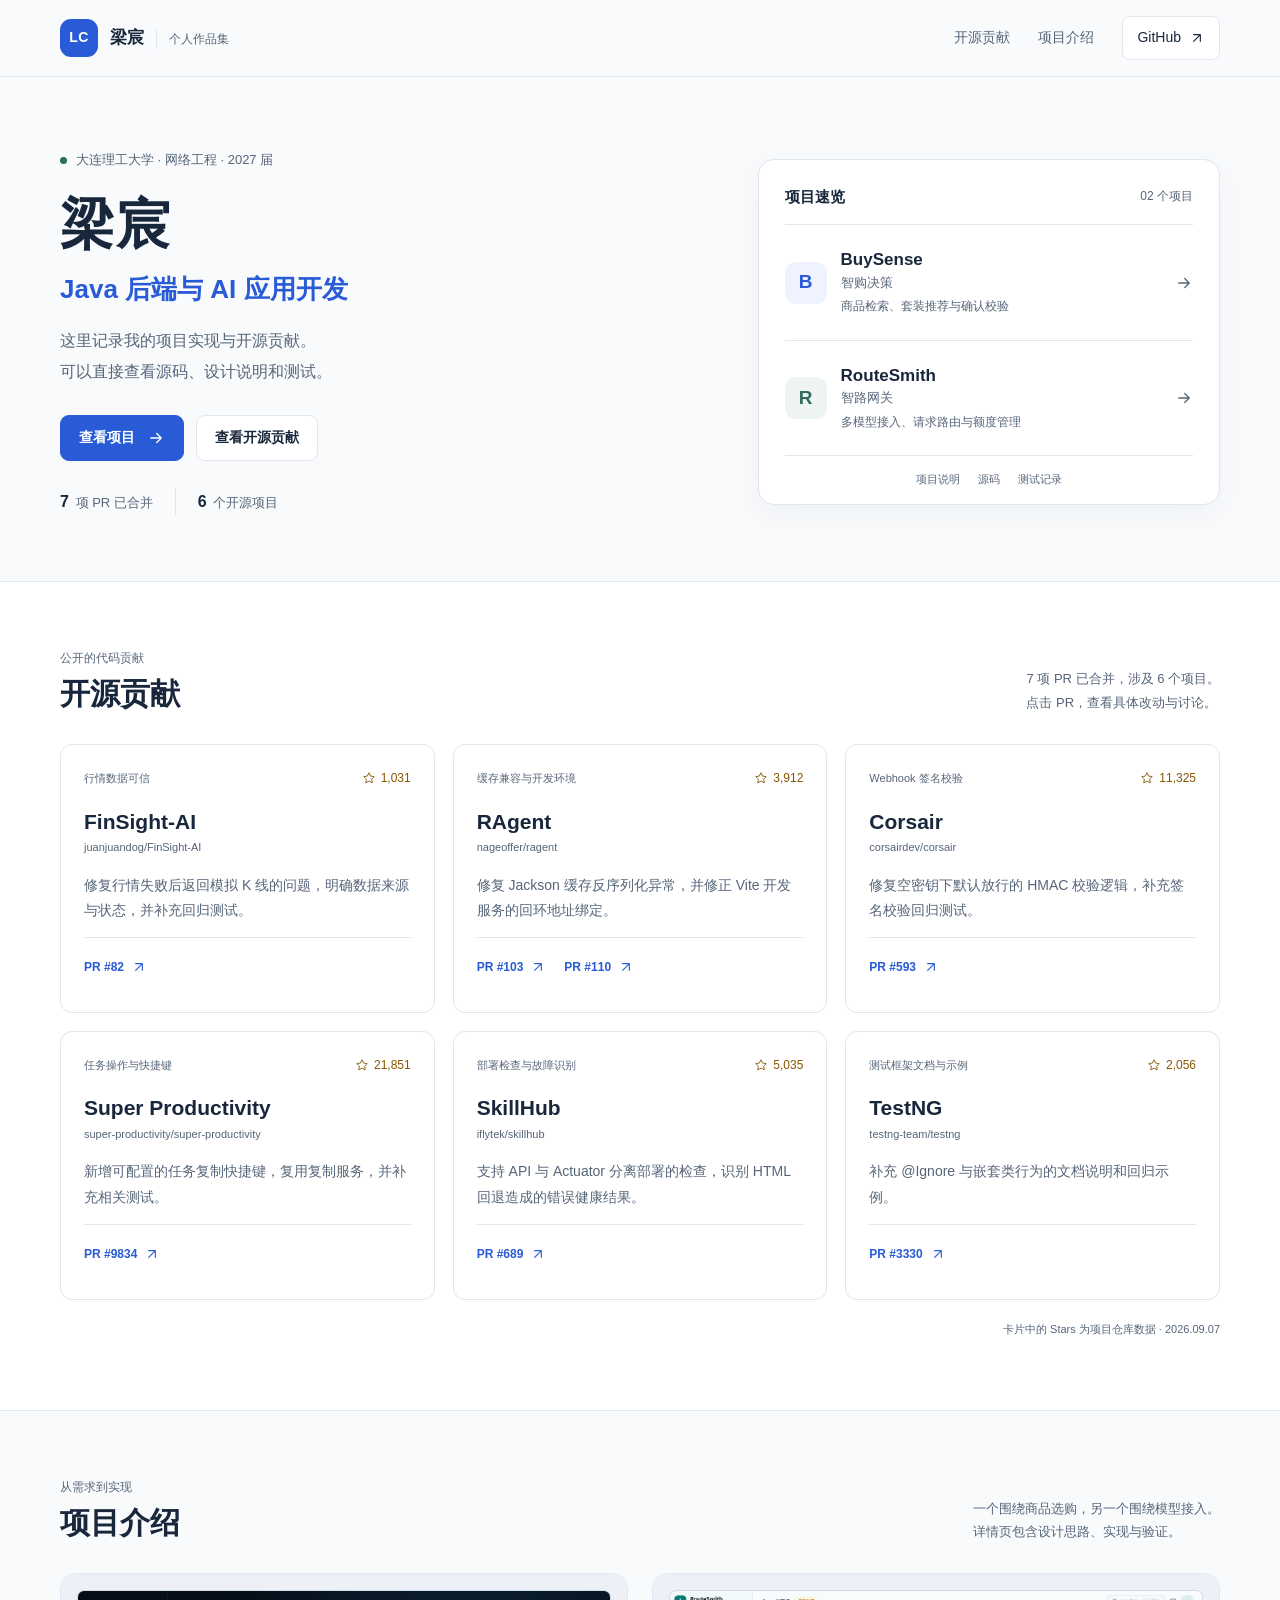
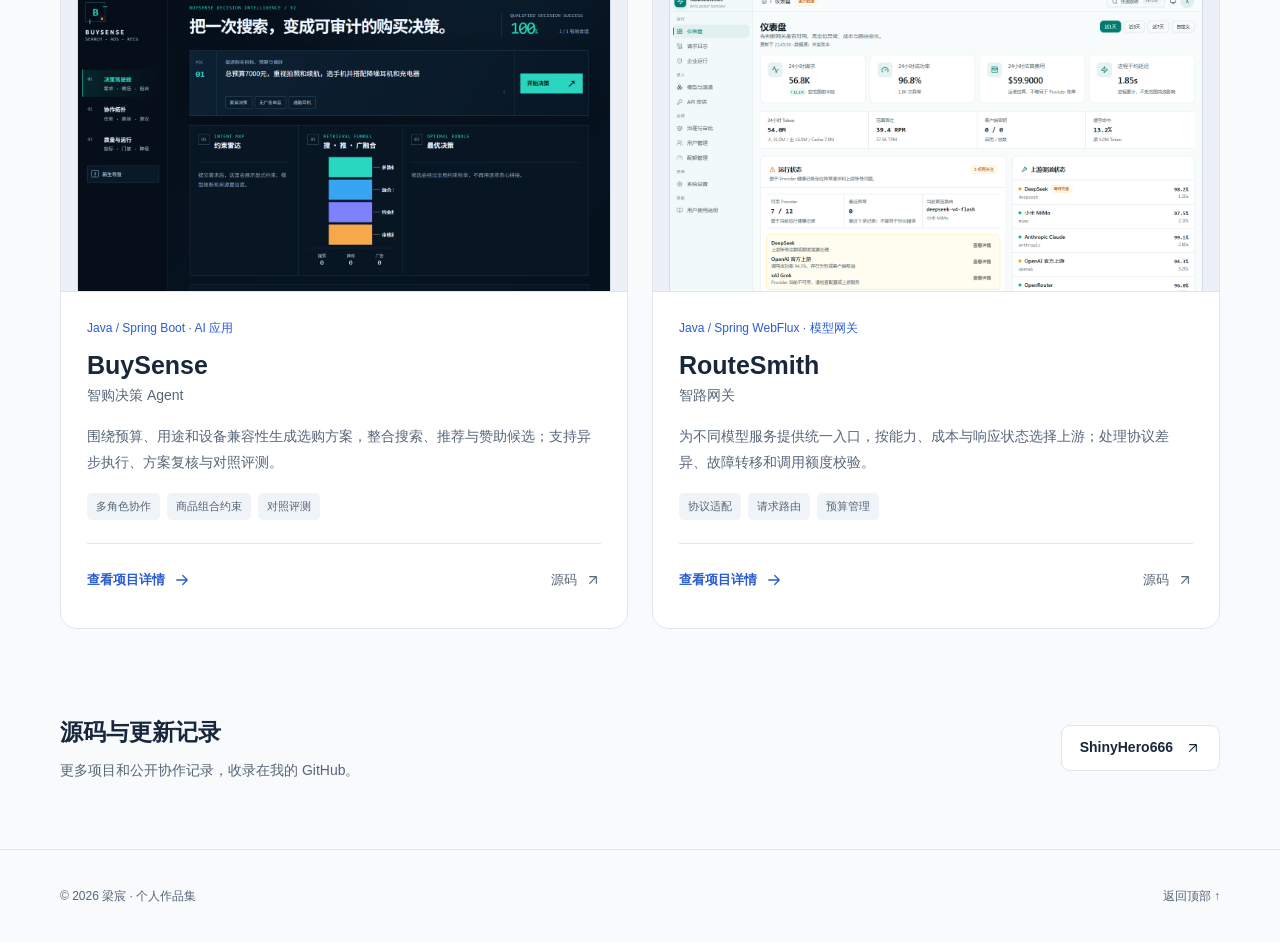
==== commit 4854fc45: "Redesign portfolio homepage and show merged contributions" ====
--- a/index.html
+++ b/index.html
@@ -1,124 +1,85 @@
 <!DOCTYPE html>
 <html lang="zh-CN">
-  <head>
-    <meta charset="utf-8" />
-    <meta name="viewport" content="width=device-width, initial-scale=1" />
-    <meta name="description" content="梁宸的 AI 应用与 Java 后端工程作品集，聚焦 Agent 决策系统、多模型网关与开源协作。" />
-    <meta name="theme-color" content="#f5f1e8" />
-    <meta property="og:title" content="梁宸 · AI 应用与 Java 后端工程作品集" />
-    <meta property="og:description" content="有界 Agent、模型基础设施与持续开源协作。" />
-    <meta property="og:type" content="website" />
-    <title>梁宸 · AI 应用与 Java 后端工程作品集</title>
-    <link rel="icon" href="data:," />
-    <link rel="stylesheet" href="assets/site.css" />
-  </head>
-  <body>
-    <a class="skip-link" href="#top">跳到主要内容</a>
-    <header class="site-header" data-header>
-      <div class="site-header-inner">
-        <a class="brand" href="#top" aria-label="回到首页">
-          <span class="brand-mark">LC</span>
-          <span class="brand-copy"><strong>LIANG CHEN</strong><small>AI APPLICATION / JAVA BACKEND</small></span>
-        </a>
-        <button class="nav-toggle" type="button" aria-expanded="false" aria-controls="site-nav" title="打开导航">
-          <svg width="22" height="22" viewBox="0 0 24 24" aria-hidden="true" focusable="false"><path d="M4 7h16M4 12h16M4 17h16" /></svg>
-          <span class="sr-only">打开导航</span>
-        </button>
-        <nav id="site-nav" class="site-nav" aria-label="主导航">
-          <a href="#opensource"><span>01</span>开源协作</a>
-          <a href="#work"><span>02</span>核心项目</a>
-          <a class="nav-external" href="https://github.com/ShinyHero666" rel="noreferrer noopener" target="_blank">GitHub <svg class="icon" width="15" height="15" viewBox="0 0 24 24" aria-hidden="true"><path d="M7 17 17 7M9 7h8v8" /></svg></a>
-        </nav>
-      </div>
-    </header>
-
-    <main id="top" tabindex="-1">
-      <section class="archive-hero" aria-labelledby="hero-title" data-reveal>
-        <div class="hero-index" aria-hidden="true"><span>ARCHIVE</span><strong>2026</strong><i></i></div>
-        <div class="hero-copy">
-          <p class="hero-identity">梁宸 / LIANG CHEN</p>
-          <p class="kicker">AI APPLICATION ENGINEER / JAVA BACKEND</p>
-          <h1 id="hero-title">让智能能力<br /><em>成为可靠系统。</em></h1>
-          <p class="hero-intro">大连理工大学（985）软件学院网络工程本科生，聚焦 Java 后端与 AI 应用工程。实践 Agent 有界协作、模型服务治理、证据链与可恢复运行，并通过公开协作沉淀真实工程记录。</p>
-          <div class="hero-actions">
-            <a class="button button-primary" href="#work">查看核心项目 <svg class="icon" width="16" height="16" viewBox="0 0 24 24" aria-hidden="true"><path d="M5 12h13M13 6l6 6-6 6" /></svg></a>
-            <a class="button button-quiet" href="https://github.com/ShinyHero666" rel="noreferrer noopener" target="_blank">打开 GitHub <svg class="icon" width="16" height="16" viewBox="0 0 24 24" aria-hidden="true"><path d="M7 17 17 7M9 7h8v8" /></svg></a>
-          </div>
-          <div class="hero-footnote"><span class="status-dot"></span> Java · Spring Boot · Agent Systems · Open Source</div>
-        </div>
-        <div class="profile-board" aria-label="个人工程能力概览">
-          <div class="profile-board-head"><span>ENGINEERING PROFILE</span><span>2027 GRADUATE</span></div>
-          <div class="profile-board-title"><span>AI × BACKEND</span><strong>从模型能力到<br />可落地工程</strong></div>
-          <dl class="profile-summary">
-            <div><dt>PROJECTS</dt><dd><strong>02</strong><span>Agent 决策与模型网关</span></dd></div>
-            <div class="profile-stars"><dt>OPEN SOURCE REACH</dt><dd><strong>50k+</strong><span>协作项目累计 Stars</span></dd></div>
-            <div><dt>FOCUS</dt><dd><strong>04</strong><span>编排 · 检索 · 治理 · 评测</span></dd></div>
-          </dl>
-          <div class="profile-board-foot"><span>JAVA / SPRING / POSTGRESQL / LLM</span><a href="https://github.com/ShinyHero666" rel="noreferrer noopener" target="_blank" aria-label="打开 GitHub">↗</a></div>
-        </div>
-      </section>
-
-      <section class="metrics-band" aria-label="档案概览" data-reveal>
-        <div class="metrics-inner">
-          <div class="metric metric-lead"><span class="metric-label">ENGINEERING ARCHIVE</span><strong>AI × JAVA</strong><span>从业务问题到可核验工程实现</span></div>
-          <div class="metric"><strong>02</strong><span>核心应用项目</span></div>
-          <div class="metric"><strong>08</strong><span>公开 PR 协作</span></div>
-          <div class="metric"><strong>50k+</strong><span>协作项目累计 Stars</span></div>
-        </div>
-      </section>
-
-      <section class="opensource-section section-shell" id="opensource" aria-labelledby="opensource-title" data-reveal>
-        <div class="section-heading open-source-heading">
-          <div><span class="section-number">01</span><span class="kicker">PUBLIC COLLABORATION</span><h2 id="opensource-title">持续参与<br /><em>开源协作。</em></h2></div>
-          <div><p>从 Issue 复现、最小修复到回归测试与 CI，覆盖 Java 工具链、Agent 运行时、金融数据应用与效率工具。</p><p class="subtle-note">以下贡献均有公开 PR，可直接查看代码、测试与讨论。</p></div>
-        </div>
-        <div class="opensource-toolbar"><span><i class="status-dot"></i> 8 PUBLIC PRS</span><strong>相关仓库累计 50k+ Stars</strong><span>持续参与 · 公开可查</span></div>
-        <div class="opensource-grid">
-          <a class="opensource-card" href="https://github.com/testng-team/testng/pull/3330" target="_blank" rel="noreferrer noopener"><span class="card-index">01</span><span class="contribution-label">开源贡献</span><strong>TestNG</strong><span class="repo-name">testng-team/testng · PR #3330</span><p>补充 <code>@Ignore</code> 与嵌套类行为的文档说明和回归示例。</p><span class="card-meta"><span class="star-badge"><svg class="star-icon" width="18" height="18" viewBox="0 0 24 24" aria-hidden="true"><path d="m12 2.8 2.8 5.7 6.3.9-4.6 4.4 1.1 6.2-5.6-2.9L6.4 20l1.1-6.2-4.6-4.4 6.3-.9L12 2.8Z" /></svg><b>2.1k</b><small>STARS</small></span><svg class="icon" width="16" height="16" viewBox="0 0 24 24" aria-hidden="true"><path d="M5 12h13M13 6l6 6-6 6" /></svg></span></a>
-          <a class="opensource-card" href="https://github.com/corsairdev/corsair/pull/593" target="_blank" rel="noreferrer noopener"><span class="card-index">02</span><span class="contribution-label">开源贡献</span><strong>Corsair</strong><span class="repo-name">corsairdev/corsair · PR #593</span><p>修复空签名密钥的 HMAC 校验行为，并补充安全回归测试。</p><span class="card-meta"><span class="star-badge"><svg class="star-icon" width="18" height="18" viewBox="0 0 24 24" aria-hidden="true"><path d="m12 2.8 2.8 5.7 6.3.9-4.6 4.4 1.1 6.2-5.6-2.9L6.4 20l1.1-6.2-4.6-4.4 6.3-.9L12 2.8Z" /></svg><b>11.1k</b><small>STARS</small></span><svg class="icon" width="16" height="16" viewBox="0 0 24 24" aria-hidden="true"><path d="M5 12h13M13 6l6 6-6 6" /></svg></span></a>
-          <a class="opensource-card" href="https://github.com/nageoffer/ragent/pull/103" target="_blank" rel="noreferrer noopener"><span class="card-index">03</span><span class="contribution-label">开源贡献</span><strong>RAgent</strong><span class="repo-name">nageoffer/ragent · PR #103 / #110</span><p>修复 Redis 缓存反序列化失败，并将 Vite 开发服务约束到 IPv4 回环地址。</p><span class="card-meta"><span class="star-badge"><svg class="star-icon" width="18" height="18" viewBox="0 0 24 24" aria-hidden="true"><path d="m12 2.8 2.8 5.7 6.3.9-4.6 4.4 1.1 6.2-5.6-2.9L6.4 20l1.1-6.2-4.6-4.4 6.3-.9L12 2.8Z" /></svg><b>3.8k</b><small>STARS</small></span><svg class="icon" width="16" height="16" viewBox="0 0 24 24" aria-hidden="true"><path d="M5 12h13M13 6l6 6-6 6" /></svg></span></a>
-          <a class="opensource-card" href="https://github.com/agentscope-ai/agentscope-java/pull/2530" target="_blank" rel="noreferrer noopener"><span class="card-index">04</span><span class="contribution-label">开源贡献</span><strong>AgentScope Java</strong><span class="repo-name">agentscope-ai/agentscope-java · PR #2530</span><p>参与 Docker 沙箱文件传输的流式处理能力与测试完善。</p><span class="card-meta"><span class="star-badge"><svg class="star-icon" width="18" height="18" viewBox="0 0 24 24" aria-hidden="true"><path d="m12 2.8 2.8 5.7 6.3.9-4.6 4.4 1.1 6.2-5.6-2.9L6.4 20l1.1-6.2-4.6-4.4 6.3-.9L12 2.8Z" /></svg><b>5.4k</b><small>STARS</small></span><svg class="icon" width="16" height="16" viewBox="0 0 24 24" aria-hidden="true"><path d="M5 12h13M13 6l6 6-6 6" /></svg></span></a>
-          <a class="opensource-card" href="https://github.com/iflytek/skillhub/pull/689" target="_blank" rel="noreferrer noopener"><span class="card-index">05</span><span class="contribution-label">开源贡献</span><strong>SkillHub</strong><span class="repo-name">iflytek/skillhub · PR #689</span><p>支持 API 与 Actuator 分离部署的 smoke test，并拦截 HTML 回退。</p><span class="card-meta"><span class="star-badge"><svg class="star-icon" width="18" height="18" viewBox="0 0 24 24" aria-hidden="true"><path d="m12 2.8 2.8 5.7 6.3.9-4.6 4.4 1.1 6.2-5.6-2.9L6.4 20l1.1-6.2-4.6-4.4 6.3-.9L12 2.8Z" /></svg><b>4.9k</b><small>STARS</small></span><svg class="icon" width="16" height="16" viewBox="0 0 24 24" aria-hidden="true"><path d="M5 12h13M13 6l6 6-6 6" /></svg></span></a>
-          <a class="opensource-card" href="https://github.com/juanjuandog/FinSight-AI/pull/82" target="_blank" rel="noreferrer noopener"><span class="card-index">06</span><span class="contribution-label">开源贡献</span><strong>FinSight-AI</strong><span class="repo-name">juanjuandog/FinSight-AI · PR #82</span><p>修复历史行情回退语义，让数据缺失显式暴露而不是静默伪装成功。</p><span class="card-meta"><span class="star-badge"><svg class="star-icon" width="18" height="18" viewBox="0 0 24 24" aria-hidden="true"><path d="m12 2.8 2.8 5.7 6.3.9-4.6 4.4 1.1 6.2-5.6-2.9L6.4 20l1.1-6.2-4.6-4.4 6.3-.9L12 2.8Z" /></svg><b>1.0k</b><small>STARS</small></span><svg class="icon" width="16" height="16" viewBox="0 0 24 24" aria-hidden="true"><path d="M5 12h13M13 6l6 6-6 6" /></svg></span></a>
-          <a class="opensource-card" href="https://github.com/super-productivity/super-productivity/pull/9834" target="_blank" rel="noreferrer noopener"><span class="card-index">07</span><span class="contribution-label">开源贡献</span><strong>Super Productivity</strong><span class="repo-name">super-productivity/super-productivity · PR #9834</span><p>新增可配置的任务复制快捷键，复用统一复制服务，并补充快捷键、服务与上下文菜单测试。</p><span class="card-meta"><span class="star-badge"><svg class="star-icon" width="18" height="18" viewBox="0 0 24 24" aria-hidden="true"><path d="m12 2.8 2.8 5.7 6.3.9-4.6 4.4 1.1 6.2-5.6-2.9L6.4 20l1.1-6.2-4.6-4.4 6.3-.9L12 2.8Z" /></svg><b>21.7k</b><small>STARS</small></span><svg class="icon" width="16" height="16" viewBox="0 0 24 24" aria-hidden="true"><path d="M5 12h13M13 6l6 6-6 6" /></svg></span></a>
-        </div>
-      </section>
-
-      <section class="work-section section-shell" id="work" aria-labelledby="work-title" data-reveal>
-        <div class="section-heading">
-          <div><span class="section-number">02</span><span class="kicker">SELECTED BUILDS</span><h2 id="work-title">两个项目，<br /><em>两种工程边界。</em></h2></div>
-          <p>BuySense 解决购买决策中的语义、检索和确定性约束；RouteSmith 解决多个模型接入后的协议、路由、额度和故障治理。</p>
-        </div>
-        <div class="project-grid">
-          <article class="project-card project-card-primary">
-            <div class="project-card-head"><span class="project-code">BUILD / 01</span><span class="project-type">BOUNDED DECISION AGENT</span></div>
-            <div class="project-image"><img src="assets/buysense-console.png" alt="BuySense 智购决策工作台界面" loading="lazy" /><span class="image-stamp">DECISION<br />LOOP</span></div>
-            <div class="project-card-body">
-              <div><h3>BuySense</h3><p>智购决策 Agent / 多领域搜广推与组合决策平台</p></div>
-              <p class="project-description">以 Java 17 / Spring Boot 构建购物决策多 Agent 系统，通过角色任务交接、搜广推融合、兼容图组合优化、可信零售数据和可恢复 Run，将自然语言需求转为证据可追溯的购买套装。</p>
-              <div class="tag-row"><span>Multi-Agent</span><span>Weighted RRF</span><span>Retail Provider SPI</span><span>Agent Evals</span></div>
-              <a class="card-action" href="projects/buysense.html">阅读工程档案 <svg class="icon" width="16" height="16" viewBox="0 0 24 24" aria-hidden="true"><path d="M5 12h13M13 6l6 6-6 6" /></svg></a>
-            </div>
-          </article>
-          <article class="project-card project-card-secondary">
-            <div class="project-card-head"><span class="project-code">BUILD / 02</span><span class="project-type">AI INFRASTRUCTURE</span></div>
-            <div class="project-card-body">
-              <div><h3>RouteSmith</h3><p>智路网关 / 多模型智能路由与治理平台</p></div>
-              <p class="project-description">以 Spring WebFlux 统一 OpenAI / Anthropic 协议，先做能力硬过滤，再按成本、吞吐、EWMA 延迟与 SLO 路由，并用熔断、幂等和 SQL 预算账本守住失败与额度边界。</p>
-              <div class="mini-flow" aria-label="RouteSmith 请求链路"><span>REQUEST</span><i></i><span>ROUTE</span><i></i><span>TRACE</span></div>
-              <div class="tag-row"><span>请求感知路由</span><span>延迟 SLO</span><span>协议适配</span><span>故障转移</span></div>
-              <a class="card-action" href="projects/routesmith.html">阅读工程档案 <svg class="icon" width="16" height="16" viewBox="0 0 24 24" aria-hidden="true"><path d="M5 12h13M13 6l6 6-6 6" /></svg></a>
-            </div>
-            <div class="project-image project-image-small"><img src="assets/routesmith-dashboard.png" alt="RouteSmith 多模型治理控制台界面" loading="lazy" /></div>
-          </article>
-        </div>
-      </section>
-
-      <section class="contact-section" data-reveal>
-        <div class="section-shell contact-inner"><div><span class="kicker">PUBLIC ENGINEERING RECORD</span><h2>代码、评测与协作记录<br /><em>都可继续追问。</em></h2></div><a class="button button-primary" href="https://github.com/ShinyHero666" rel="noreferrer noopener" target="_blank">查看 GitHub <svg class="icon" width="16" height="16" viewBox="0 0 24 24" aria-hidden="true"><path d="M7 17 17 7M9 7h8v8" /></svg></a></div>
-      </section>
-    </main>
-    <footer class="site-footer"><span>&copy; <span data-year></span> 梁宸 / Engineering Archive</span><span>Java Backend · Agent Engineering · Open Source</span></footer>
-    <script src="assets/site.js"></script>
-  </body>
+<head>
+ <meta charset="utf-8" />
+ <meta name="viewport" content="width=device-width, initial-scale=1" />
+ <meta name="description" content="梁宸，大连理工大学 2027 届本科生。这里展示 Java 后端与 AI 应用项目，以及已合并的开源贡献。" />
+ <meta name="theme-color" content="#f8fafc" />
+ <meta property="og:title" content="梁宸｜Java 后端与 AI 应用开发作品集" />
+ <meta property="og:description" content="项目介绍、源码与已合并的开源贡献。" />
+ <meta property="og:type" content="website" />
+ <title>梁宸｜Java 后端与 AI 应用开发作品集</title>
+ <link rel="icon" href="data:," />
+ <link rel="stylesheet" href="assets/site.css" />
+</head>
+<body>
+ <a class="skip-link" href="#top">跳到主要内容</a>
+ <header class="site-header" data-header><div class="site-header-inner">
+  <a class="brand" href="#top" aria-label="梁宸作品集首页"><span class="brand-mark">LC</span><span class="brand-copy"><strong>梁宸</strong><small>个人作品集</small></span></a>
+  <button class="nav-toggle" type="button" aria-expanded="false" aria-controls="site-nav" aria-label="打开导航"><svg width="22" height="22" viewBox="0 0 24 24" aria-hidden="true"><path d="M4 7h16M4 12h16M4 17h16"/></svg><span class="sr-only">打开导航</span></button>
+  <nav id="site-nav" class="site-nav" aria-label="主导航"><a href="#opensource">开源贡献</a><a href="#work">项目介绍</a><a class="nav-external" href="https://github.com/ShinyHero666" target="_blank" rel="noreferrer noopener">GitHub <svg class="icon" width="16" height="16" viewBox="0 0 24 24" aria-hidden="true"><path d="M7 17 17 7M7 7h10v10"/></svg></a></nav>
+ </div></header>
+ <main id="top" tabindex="-1">
+  <section class="home-hero page-width" aria-labelledby="hero-title">
+   <div class="hero-copy">
+    <p class="education-label"><span class="education-dot" aria-hidden="true"></span>大连理工大学 · 网络工程 · 2027 届</p>
+    <h1 id="hero-title">梁宸</h1>
+    <p class="hero-role">Java 后端与 AI 应用开发</p>
+    <p class="hero-intro">这里记录我的项目实现与开源贡献。<br />可以直接查看源码、设计说明和测试。</p>
+    <div class="hero-actions"><a class="button button-primary" href="#work">查看项目 <svg class="icon" width="18" height="18" viewBox="0 0 24 24" aria-hidden="true"><path d="M5 12h14M13 6l6 6-6 6"/></svg></a><a class="button button-quiet" href="#opensource">查看开源贡献</a></div>
+    <p class="hero-facts"><span><strong>7</strong> 项 PR 已合并</span><span><strong>6</strong> 个开源项目</span></p>
+   </div>
+   <aside class="project-shortcuts" aria-labelledby="shortcuts-title">
+    <div class="shortcuts-heading"><h2 id="shortcuts-title">项目速览</h2><span>02 个项目</span></div>
+    <a class="project-shortcut" href="projects/buysense.html"><span class="shortcut-symbol" aria-hidden="true">B</span><span class="shortcut-copy"><strong>BuySense <span>智购决策</span></strong><small>商品检索、套装推荐与确认校验</small></span><svg class="icon" width="18" height="18" viewBox="0 0 24 24" aria-hidden="true"><path d="M5 12h14M13 6l6 6-6 6"/></svg></a>
+    <a class="project-shortcut" href="projects/routesmith.html"><span class="shortcut-symbol gateway-symbol" aria-hidden="true">R</span><span class="shortcut-copy"><strong>RouteSmith <span>智路网关</span></strong><small>多模型接入、请求路由与额度管理</small></span><svg class="icon" width="18" height="18" viewBox="0 0 24 24" aria-hidden="true"><path d="M5 12h14M13 6l6 6-6 6"/></svg></a>
+    <div class="shortcuts-footer"><span>项目说明</span><span>源码</span><span>测试记录</span></div>
+   </aside>
+  </section>
+  <section class="content-section open-source-section" id="opensource" aria-labelledby="opensource-title"><div class="page-width">
+   <div class="section-heading"><div><p class="eyebrow">公开的代码贡献</p><h2 id="opensource-title">开源贡献</h2></div><p>7 项 PR 已合并，涉及 6 个项目。<br />点击 PR，查看具体改动与讨论。</p></div>
+   <div class="contributions-grid"><article class="contribution-card">
+ <div class="contribution-top"><span class="contribution-kind">行情数据可信</span><span class="repo-stars" title="juanjuandog/FinSight-AI 的仓库 Stars"><svg class="star-icon" width="14" height="14" viewBox="0 0 24 24" aria-hidden="true"><path d="m12 3 2.8 5.7 6.2.9-4.5 4.4 1.1 6.2-5.6-2.9-5.6 2.9 1.1-6.2L3 9.6l6.2-.9Z"/></svg><span>1,031</span><span class="sr-only">仓库 Stars</span></span></div>
+ <h3>FinSight-AI</h3><p class="repo-name">juanjuandog/FinSight-AI</p><p class="contribution-description">修复行情失败后返回模拟 K 线的问题，明确数据来源与状态，并补充回归测试。</p>
+ <div class="contribution-links"><a href="https://github.com/juanjuandog/FinSight-AI/pull/82" target="_blank" rel="noreferrer noopener" aria-label="查看 FinSight-AI PR 82">PR #82 <svg class="icon" width="16" height="16" viewBox="0 0 24 24" aria-hidden="true"><path d="M7 17 17 7M7 7h10v10"/></svg></a></div>
+ </article>
+<article class="contribution-card">
+ <div class="contribution-top"><span class="contribution-kind">缓存兼容与开发环境</span><span class="repo-stars" title="nageoffer/ragent 的仓库 Stars"><svg class="star-icon" width="14" height="14" viewBox="0 0 24 24" aria-hidden="true"><path d="m12 3 2.8 5.7 6.2.9-4.5 4.4 1.1 6.2-5.6-2.9-5.6 2.9 1.1-6.2L3 9.6l6.2-.9Z"/></svg><span>3,912</span><span class="sr-only">仓库 Stars</span></span></div>
+ <h3>RAgent</h3><p class="repo-name">nageoffer/ragent</p><p class="contribution-description">修复 Jackson 缓存反序列化异常，并修正 Vite 开发服务的回环地址绑定。</p>
+ <div class="contribution-links"><a href="https://github.com/nageoffer/ragent/pull/103" target="_blank" rel="noreferrer noopener" aria-label="查看 RAgent PR 103">PR #103 <svg class="icon" width="16" height="16" viewBox="0 0 24 24" aria-hidden="true"><path d="M7 17 17 7M7 7h10v10"/></svg></a><a href="https://github.com/nageoffer/ragent/pull/110" target="_blank" rel="noreferrer noopener" aria-label="查看 RAgent PR 110">PR #110 <svg class="icon" width="16" height="16" viewBox="0 0 24 24" aria-hidden="true"><path d="M7 17 17 7M7 7h10v10"/></svg></a></div>
+ </article>
+<article class="contribution-card">
+ <div class="contribution-top"><span class="contribution-kind">Webhook 签名校验</span><span class="repo-stars" title="corsairdev/corsair 的仓库 Stars"><svg class="star-icon" width="14" height="14" viewBox="0 0 24 24" aria-hidden="true"><path d="m12 3 2.8 5.7 6.2.9-4.5 4.4 1.1 6.2-5.6-2.9-5.6 2.9 1.1-6.2L3 9.6l6.2-.9Z"/></svg><span>11,325</span><span class="sr-only">仓库 Stars</span></span></div>
+ <h3>Corsair</h3><p class="repo-name">corsairdev/corsair</p><p class="contribution-description">修复空密钥下默认放行的 HMAC 校验逻辑，补充签名校验回归测试。</p>
+ <div class="contribution-links"><a href="https://github.com/corsairdev/corsair/pull/593" target="_blank" rel="noreferrer noopener" aria-label="查看 Corsair PR 593">PR #593 <svg class="icon" width="16" height="16" viewBox="0 0 24 24" aria-hidden="true"><path d="M7 17 17 7M7 7h10v10"/></svg></a></div>
+ </article>
+<article class="contribution-card">
+ <div class="contribution-top"><span class="contribution-kind">任务操作与快捷键</span><span class="repo-stars" title="super-productivity/super-productivity 的仓库 Stars"><svg class="star-icon" width="14" height="14" viewBox="0 0 24 24" aria-hidden="true"><path d="m12 3 2.8 5.7 6.2.9-4.5 4.4 1.1 6.2-5.6-2.9-5.6 2.9 1.1-6.2L3 9.6l6.2-.9Z"/></svg><span>21,851</span><span class="sr-only">仓库 Stars</span></span></div>
+ <h3>Super Productivity</h3><p class="repo-name">super-productivity/super-productivity</p><p class="contribution-description">新增可配置的任务复制快捷键，复用复制服务，并补充相关测试。</p>
+ <div class="contribution-links"><a href="https://github.com/super-productivity/super-productivity/pull/9834" target="_blank" rel="noreferrer noopener" aria-label="查看 Super Productivity PR 9834">PR #9834 <svg class="icon" width="16" height="16" viewBox="0 0 24 24" aria-hidden="true"><path d="M7 17 17 7M7 7h10v10"/></svg></a></div>
+ </article>
+<article class="contribution-card">
+ <div class="contribution-top"><span class="contribution-kind">部署检查与故障识别</span><span class="repo-stars" title="iflytek/skillhub 的仓库 Stars"><svg class="star-icon" width="14" height="14" viewBox="0 0 24 24" aria-hidden="true"><path d="m12 3 2.8 5.7 6.2.9-4.5 4.4 1.1 6.2-5.6-2.9-5.6 2.9 1.1-6.2L3 9.6l6.2-.9Z"/></svg><span>5,035</span><span class="sr-only">仓库 Stars</span></span></div>
+ <h3>SkillHub</h3><p class="repo-name">iflytek/skillhub</p><p class="contribution-description">支持 API 与 Actuator 分离部署的检查，识别 HTML 回退造成的错误健康结果。</p>
+ <div class="contribution-links"><a href="https://github.com/iflytek/skillhub/pull/689" target="_blank" rel="noreferrer noopener" aria-label="查看 SkillHub PR 689">PR #689 <svg class="icon" width="16" height="16" viewBox="0 0 24 24" aria-hidden="true"><path d="M7 17 17 7M7 7h10v10"/></svg></a></div>
+ </article>
+<article class="contribution-card">
+ <div class="contribution-top"><span class="contribution-kind">测试框架文档与示例</span><span class="repo-stars" title="testng-team/testng 的仓库 Stars"><svg class="star-icon" width="14" height="14" viewBox="0 0 24 24" aria-hidden="true"><path d="m12 3 2.8 5.7 6.2.9-4.5 4.4 1.1 6.2-5.6-2.9-5.6 2.9 1.1-6.2L3 9.6l6.2-.9Z"/></svg><span>2,056</span><span class="sr-only">仓库 Stars</span></span></div>
+ <h3>TestNG</h3><p class="repo-name">testng-team/testng</p><p class="contribution-description">补充 @Ignore 与嵌套类行为的文档说明和回归示例。</p>
+ <div class="contribution-links"><a href="https://github.com/testng-team/testng/pull/3330" target="_blank" rel="noreferrer noopener" aria-label="查看 TestNG PR 3330">PR #3330 <svg class="icon" width="16" height="16" viewBox="0 0 24 24" aria-hidden="true"><path d="M7 17 17 7M7 7h10v10"/></svg></a></div>
+ </article></div>
+   <p class="section-note">卡片中的 Stars 为项目仓库数据 · 2026.09.07</p>
+  </div></section>
+  <section class="content-section" id="work" aria-labelledby="work-title"><div class="page-width">
+   <div class="section-heading"><div><p class="eyebrow">从需求到实现</p><h2 id="work-title">项目介绍</h2></div><p>一个围绕商品选购，另一个围绕模型接入。<br />详情页包含设计思路、实现与验证。</p></div>
+   <div class="projects-grid">
+    <article class="project-card"><a class="project-cover" href="projects/buysense.html" aria-label="查看 BuySense 项目"><img src="assets/buysense-console.png" alt="BuySense 商品选购工作台" width="1440" height="960" loading="lazy" /></a><div class="project-card-body"><p class="project-category">Java / Spring Boot · AI 应用</p><h3>BuySense <span>智购决策 Agent</span></h3><p>围绕预算、用途和设备兼容性生成选购方案，整合搜索、推荐与赞助候选；支持异步执行、方案复核与对照评测。</p><div class="tag-row"><span>多角色协作</span><span>商品组合约束</span><span>对照评测</span></div><div class="project-actions"><a class="text-link" href="projects/buysense.html">查看项目详情 <svg class="icon" width="18" height="18" viewBox="0 0 24 24" aria-hidden="true"><path d="M5 12h14M13 6l6 6-6 6"/></svg></a><a href="https://github.com/ShinyHero666/BuySense-Agent" target="_blank" rel="noreferrer noopener">源码 <svg class="icon" width="16" height="16" viewBox="0 0 24 24" aria-hidden="true"><path d="M7 17 17 7M7 7h10v10"/></svg></a></div></div></article>
+    <article class="project-card"><a class="project-cover" href="projects/routesmith.html" aria-label="查看 RouteSmith 项目"><img src="assets/routesmith-dashboard.png" alt="RouteSmith 模型路由与用量控制台" width="1440" height="960" loading="lazy" /></a><div class="project-card-body"><p class="project-category">Java / Spring WebFlux · 模型网关</p><h3>RouteSmith <span>智路网关</span></h3><p>为不同模型服务提供统一入口，按能力、成本与响应状态选择上游；处理协议差异、故障转移和调用额度校验。</p><div class="tag-row"><span>协议适配</span><span>请求路由</span><span>预算管理</span></div><div class="project-actions"><a class="text-link" href="projects/routesmith.html">查看项目详情 <svg class="icon" width="18" height="18" viewBox="0 0 24 24" aria-hidden="true"><path d="M5 12h14M13 6l6 6-6 6"/></svg></a><a href="https://github.com/ShinyHero666/RouteSmith" target="_blank" rel="noreferrer noopener">源码 <svg class="icon" width="16" height="16" viewBox="0 0 24 24" aria-hidden="true"><path d="M7 17 17 7M7 7h10v10"/></svg></a></div></div></article>
+   </div>
+  </div></section>
+  <section class="more-section page-width" aria-label="更多代码"><div><h2>源码与更新记录</h2><p>更多项目和公开协作记录，收录在我的 GitHub。</p></div><a class="button button-quiet" href="https://github.com/ShinyHero666" target="_blank" rel="noreferrer noopener">ShinyHero666 <svg class="icon" width="16" height="16" viewBox="0 0 24 24" aria-hidden="true"><path d="M7 17 17 7M7 7h10v10"/></svg></a></section>
+ </main>
+ <footer class="site-footer"><div class="page-width"><span>&copy; <span data-year>2026</span> 梁宸 · 个人作品集</span><a href="#top">返回顶部 ↑</a></div></footer>
+ <script src="assets/site.js"></script>
+</body>
 </html>
--- a/assets/site.css
+++ b/assets/site.css
@@ -1,298 +1,14 @@
-@import url('https://fonts.googleapis.com/css2?family=DM+Mono:wght@400;500&family=Manrope:wght@400;500;600;700;800&display=swap');
-
-:root {
-  --paper: #f5f1e8;
-  --surface: #fffdf8;
-  --ink: #172744;
-  --muted: #657083;
-  --line: #d9d1c4;
-  --blue: #3159cf;
-  --blue-dark: #233f9a;
-  --red: #e35d43;
-  --yellow: #e8b74a;
-  --dark: #14233d;
-  --dark-line: #344563;
-  --max: 1240px;
-  --header: 76px;
-  --radius: 18px;
-  --shadow: 0 18px 45px rgba(23, 39, 68, .12);
-}
-
-* { box-sizing: border-box; }
-html { scroll-behavior: smooth; scroll-padding-top: calc(var(--header) + 20px); }
-body { margin: 0; color: var(--ink); background: var(--paper); font-family: Manrope, "Microsoft YaHei", sans-serif; font-size: 16px; line-height: 1.6; overflow-x: hidden; }
-img { display: block; max-width: 100%; }
-a { color: inherit; text-decoration: none; cursor: pointer; }
-button { font: inherit; cursor: pointer; }
-::selection { color: #fff; background: var(--blue); }
-.icon { flex: 0 0 auto; fill: none; stroke: currentColor; stroke-width: 1.8; stroke-linecap: round; stroke-linejoin: round; }
-.sr-only { position: absolute; width: 1px; height: 1px; padding: 0; margin: -1px; overflow: hidden; clip: rect(0, 0, 0, 0); white-space: nowrap; border: 0; }
-.skip-link { position: fixed; top: 14px; left: 18px; z-index: 100; padding: 10px 14px; color: #fff; background: var(--ink); border-radius: 8px; transform: translateY(-160%); transition: transform 180ms ease; }
-.skip-link:focus { transform: translateY(0); }
-:focus-visible { outline: 3px solid var(--red); outline-offset: 4px; }
-main:focus { outline: none; }
-
-.site-header { position: sticky; top: 0; z-index: 50; min-height: var(--header); border-bottom: 1px solid transparent; background: rgba(245, 241, 232, .92); backdrop-filter: blur(16px); transition: border-color 200ms ease, box-shadow 200ms ease; }
-.site-header.is-scrolled { border-color: var(--line); box-shadow: 0 8px 24px rgba(23, 39, 68, .06); }
-.site-header-inner { max-width: var(--max); min-height: var(--header); display: flex; align-items: center; justify-content: space-between; gap: 32px; margin: 0 auto; padding: 0 24px; }
-.brand { display: inline-flex; align-items: center; gap: 12px; }
-.brand-mark { width: 39px; height: 39px; display: grid; place-items: center; color: #fff; background: var(--blue); border-radius: 11px; font: 500 14px/1 "DM Mono", monospace; letter-spacing: .06em; }
-.brand-copy { display: grid; gap: 1px; }
-.brand-copy strong { font-size: 13px; letter-spacing: .1em; }
-.brand-copy small { color: var(--muted); font: 10px/1.3 "DM Mono", monospace; letter-spacing: .05em; }
-.site-nav { display: flex; align-items: center; gap: 26px; }
-.site-nav a { position: relative; display: inline-flex; align-items: center; gap: 7px; color: var(--muted); font-size: 13px; font-weight: 700; transition: color 180ms ease; }
-.site-nav a span { color: var(--red); font: 11px "DM Mono", monospace; }
-.site-nav a::after { content: ""; position: absolute; right: 0; bottom: -8px; left: 0; height: 2px; background: var(--red); transform: scaleX(0); transform-origin: right; transition: transform 180ms ease; }
-.site-nav a:hover { color: var(--ink); }
-.site-nav a:hover::after { transform: scaleX(1); transform-origin: left; }
-.site-nav .nav-external { padding: 9px 12px; color: var(--ink); border: 1px solid var(--line); border-radius: 8px; }
-.site-nav .nav-external::after { display: none; }
-.nav-toggle { display: none; min-width: 44px; min-height: 44px; place-items: center; padding: 0; color: var(--ink); border: 1px solid var(--line); border-radius: 9px; background: transparent; }
-.nav-toggle svg { fill: none; stroke: currentColor; stroke-width: 1.8; stroke-linecap: round; }
-
-.archive-hero { max-width: var(--max); display: grid; grid-template-columns: 58px minmax(0, 1.02fr) minmax(400px, .98fr); gap: 34px; align-items: center; margin: 0 auto; padding: 96px 24px 88px; }
-.hero-index { min-height: 430px; display: flex; flex-direction: column; align-items: center; justify-content: space-between; color: var(--blue); font: 11px "DM Mono", monospace; letter-spacing: .1em; }
-.hero-index span { writing-mode: vertical-rl; }
-.hero-index strong { font: 30px "DM Mono", monospace; }
-.hero-index i { width: 1px; flex: 1; margin-top: 24px; background: var(--red); }
-.kicker { margin: 0; color: var(--blue); font: 500 11px/1.3 "DM Mono", monospace; letter-spacing: .1em; }
-.hero-copy h1 { max-width: 680px; margin: 22px 0 24px; font-size: clamp(42px, 5.3vw, 78px); line-height: 1.04; letter-spacing: 0; }
-h1 em, h2 em { color: var(--blue); font-style: normal; }
-.hero-intro { max-width: 570px; margin: 0; color: var(--muted); font-size: 17px; }
-.hero-actions { display: flex; flex-wrap: wrap; gap: 12px; margin-top: 34px; }
-.button { min-height: 46px; display: inline-flex; align-items: center; justify-content: center; gap: 10px; padding: 11px 17px; border: 1px solid var(--ink); border-radius: 9px; font-size: 13px; font-weight: 800; transition: transform 180ms ease, background-color 180ms ease, color 180ms ease, border-color 180ms ease; }
-.button:hover { transform: translateY(-2px); }
-.button-primary { color: #fff; background: var(--blue); border-color: var(--blue); }
-.button-primary:hover { background: var(--blue-dark); border-color: var(--blue-dark); }
-.button-quiet { color: var(--ink); border-color: var(--line); }
-.button-quiet:hover { color: var(--blue); border-color: var(--blue); }
-.hero-footnote { display: flex; align-items: center; gap: 8px; margin-top: 38px; color: var(--muted); font: 12px "DM Mono", monospace; }
-.status-dot { width: 8px; height: 8px; display: inline-block; border-radius: 50%; background: var(--red); box-shadow: 0 0 0 4px rgba(227, 93, 67, .12); }
-.hero-board { position: relative; padding: 22px; color: #fff; background: var(--dark); border-radius: 26px; box-shadow: var(--shadow); transform: rotate(1deg); }
-.board-topline, .board-bottom { display: flex; align-items: center; justify-content: space-between; color: #aab7cc; font: 10px "DM Mono", monospace; letter-spacing: .08em; }
-.board-main { display: grid; grid-template-columns: 86px 1fr; gap: 22px; align-items: end; padding: 42px 0 28px; }
-.board-number { color: var(--yellow); font: 64px/.85 "DM Mono", monospace; }
-.board-label { margin: 0 0 7px; color: #8fa7ef; font: 10px "DM Mono", monospace; letter-spacing: .12em; }
-.board-main h2 { margin: 0; font-size: clamp(26px, 3vw, 40px); line-height: 1.08; letter-spacing: 0; }
-.board-copy { max-width: 290px; margin: 13px 0 0; color: #b4bfd1; font-size: 12px; line-height: 1.55; }
-.board-visual { position: relative; overflow: hidden; margin-bottom: 22px; border: 5px solid #273856; background: #fff; }
-.board-visual img { width: 100%; aspect-ratio: 16 / 9; object-fit: cover; object-position: top left; }
-.visual-tag { position: absolute; right: 10px; bottom: 10px; padding: 5px 7px; color: #fff; background: rgba(20, 35, 61, .9); font: 9px "DM Mono", monospace; }
-.board-bottom { padding-top: 15px; border-top: 1px solid var(--dark-line); }
-.board-bottom strong { color: var(--yellow); font-size: 19px; }
-
-.metrics-band { color: #fff; background: var(--dark); }
-.metrics-inner { max-width: var(--max); display: grid; grid-template-columns: 1.5fr repeat(3, 1fr); margin: 0 auto; padding: 0 24px; }
-.metric { min-height: 128px; display: grid; align-content: center; gap: 5px; padding: 22px 24px; border-left: 1px solid var(--dark-line); }
-.metric:last-child { border-right: 1px solid var(--dark-line); }
-.metric:last-child { background: rgba(232, 183, 74, .08); }
-.metric strong { color: var(--yellow); font: 500 30px/1 "DM Mono", monospace; }
-.metric span { color: #aab7cc; font-size: 12px; }
-.metric:last-child strong { font-size: 38px; font-weight: 700; }
-.metric:last-child span { color: #f5d88d; font-weight: 700; }
-.metric-lead { gap: 8px; }
-.metric-lead strong { color: #fff; font-size: 21px; }
-.metric-label { color: #8fa7ef !important; font: 10px "DM Mono", monospace; letter-spacing: .1em; }
-
-.section-shell { max-width: var(--max); margin: 0 auto; padding-right: 24px; padding-left: 24px; }
-.work-section { padding-top: 108px; padding-bottom: 120px; }
-.section-heading { display: grid; grid-template-columns: minmax(0, .85fr) minmax(280px, .55fr); justify-content: space-between; gap: 70px; align-items: end; margin-bottom: 52px; }
-.section-number { display: inline-block; margin-right: 12px; color: var(--red); font: 22px "DM Mono", monospace; vertical-align: top; }
-.section-heading h2 { margin: 14px 0 0; font-size: clamp(36px, 4.4vw, 64px); line-height: 1.03; letter-spacing: 0; }
-.section-heading > p, .section-heading > div + p, .open-source-heading > div:last-child { max-width: 470px; color: var(--muted); }
-.project-grid { display: grid; grid-template-columns: minmax(0, 1.1fr) minmax(330px, .9fr); gap: 18px; align-items: stretch; }
-.project-card { min-width: 0; overflow: hidden; border: 1px solid var(--line); border-radius: 22px; box-shadow: 0 5px 0 rgba(23, 39, 68, .06); transition: transform 200ms ease, box-shadow 200ms ease, border-color 200ms ease; }
-.project-card:hover { border-color: #9baee6; box-shadow: 0 14px 0 rgba(23, 39, 68, .08); transform: translateY(-4px); }
-.project-card-primary { background: var(--surface); }
-.project-card-secondary { display: flex; flex-direction: column; color: #fff; background: var(--blue); border-color: var(--blue); }
-.project-card-head { display: flex; justify-content: space-between; gap: 12px; padding: 20px 22px 0; font: 10px "DM Mono", monospace; letter-spacing: .08em; }
-.project-code { color: var(--red); }
-.project-card-secondary .project-code { color: #c7d3ff; }
-.project-type { color: var(--muted); text-align: right; }
-.project-card-secondary .project-type { color: #c7d3ff; }
-.project-image { position: relative; margin: 18px 18px 0; overflow: hidden; border: 1px solid var(--line); background: #e8e3d9; }
-.project-image img { width: 100%; aspect-ratio: 16 / 9; object-fit: cover; object-position: top left; }
-.image-stamp { position: absolute; right: 14px; bottom: 14px; padding: 7px 8px; color: #fff; background: var(--red); font: 10px/1.15 "DM Mono", monospace; letter-spacing: .08em; }
-.project-card-body { display: grid; gap: 18px; padding: 23px 23px 25px; }
-.project-card h3 { margin: 0; font-size: 29px; letter-spacing: 0; }
-.project-card-body p { margin: 3px 0 0; color: var(--muted); font-size: 13px; }
-.project-card-secondary .project-card-body p { color: #e1e7ff; }
-.project-description { max-width: 520px; line-height: 1.65; }
-.tag-row { display: flex; flex-wrap: wrap; gap: 7px; }
-.tag-row span { padding: 5px 8px; color: var(--ink); background: #eee9df; border-radius: 5px; font: 10px "DM Mono", monospace; }
-.project-card-secondary .tag-row span { color: #fff; background: rgba(20, 35, 61, .2); }
-.card-action { display: inline-flex; align-items: center; gap: 8px; width: max-content; color: var(--blue); font-size: 13px; font-weight: 800; }
-.card-action:hover { color: var(--red); }
-.project-card-secondary .card-action { color: #fff; }
-.project-image-small { order: 3; margin-top: auto; border-color: rgba(255,255,255,.3); }
-.project-image-small img { aspect-ratio: 16 / 7; }
-.mini-flow { display: flex; align-items: center; gap: 8px; color: #d5ddff; font: 10px "DM Mono", monospace; }
-.mini-flow i { width: 24px; height: 1px; background: #b9c8ff; }
-
-.method-section { padding: 108px 0 116px; color: #fff; background: var(--dark); }
-.section-heading-dark { margin-bottom: 54px; }
-.section-heading-dark .kicker { color: #9aafea; }
-.section-heading-dark h2 { color: #fff; }
-.section-heading-dark h2 em { color: var(--yellow); }
-.section-heading-dark > p { color: #b8c2d4; }
-.method-grid { display: grid; grid-template-columns: repeat(4, 1fr); border-top: 1px solid var(--dark-line); border-bottom: 1px solid var(--dark-line); }
-.method-grid article { min-height: 220px; padding: 24px 22px; border-left: 1px solid var(--dark-line); }
-.method-grid article:last-child { border-right: 1px solid var(--dark-line); }
-.method-grid article > span { color: var(--yellow); font: 10px "DM Mono", monospace; letter-spacing: .08em; }
-.method-grid h3 { margin: 50px 0 11px; font-size: 21px; }
-.method-grid p { margin: 0; color: #b8c2d4; font-size: 13px; }
-
-.opensource-section { padding-top: 112px; padding-bottom: 120px; }
-.open-source-heading { margin-bottom: 36px; }
-.subtle-note { margin-top: 17px !important; color: var(--blue) !important; font: 12px "DM Mono", monospace; }
-.opensource-toolbar { display: flex; align-items: center; justify-content: space-between; gap: 16px; padding: 13px 0; border-top: 1px solid var(--line); border-bottom: 1px solid var(--line); color: var(--muted); font: 10px "DM Mono", monospace; }
-.opensource-toolbar span { display: inline-flex; align-items: center; gap: 8px; }
-.opensource-toolbar strong { display: inline-flex; align-items: center; min-height: 34px; padding: 7px 12px; color: var(--ink); background: var(--yellow); border-radius: 7px; box-shadow: inset 0 -2px 0 rgba(23,39,68,.12); font-size: 13px; font-weight: 800; }
-.opensource-grid { display: grid; grid-template-columns: repeat(4, minmax(0, 1fr)); gap: 14px; margin-top: 18px; }
-.opensource-card { position: relative; min-width: 0; min-height: 270px; display: flex; flex-direction: column; padding: 19px; color: var(--ink); background: var(--surface); border: 1px solid var(--line); border-radius: 15px; transition: transform 180ms ease, box-shadow 180ms ease, border-color 180ms ease; }
-.opensource-card:nth-child(2) { background: #e8efff; }
-.opensource-card:nth-child(3) { background: #fff0e7; }
-.opensource-card:nth-child(4) { background: #e7f0e5; }
-.opensource-card:nth-child(5) { background: #f1eafd; }
-.opensource-card:nth-child(6) { background: #e7eff4; }
-.opensource-card:nth-child(7) { background: #fcefd8; }
-.opensource-card:hover { border-color: var(--blue); box-shadow: 0 12px 26px rgba(23,39,68,.12); transform: translateY(-4px); }
-.card-index { position: absolute; top: 17px; right: 18px; color: var(--muted); font: 11px "DM Mono", monospace; }
-.contribution-label { width: max-content; padding: 4px 7px; color: #fff; background: var(--ink); border-radius: 4px; font: 10px "DM Mono", monospace; }
-.opensource-card > strong { margin-top: 37px; font-size: 20px; letter-spacing: 0; }
-.repo-name { margin-top: 5px; overflow-wrap: anywhere; color: var(--muted); font: 10px/1.45 "DM Mono", monospace; }
-.opensource-card p { margin: 18px 0 0; color: var(--muted); font-size: 12px; line-height: 1.6; }
-.opensource-card code { padding: 1px 4px; color: var(--red); background: rgba(255,255,255,.65); border: 1px solid rgba(23,39,68,.1); border-radius: 3px; font: 11px "DM Mono", monospace; }
-.card-meta { display: flex; align-items: center; justify-content: space-between; gap: 10px; min-width: 0; margin-top: auto; padding-top: 18px; color: var(--blue); font: 11px "DM Mono", monospace; }
-.card-meta > span:first-child { display: inline-flex; align-items: center; min-height: 34px; min-width: 0; padding: 7px 10px; overflow: hidden; color: var(--ink); background: var(--yellow); border-radius: 7px; box-shadow: inset 0 -2px 0 rgba(23,39,68,.12); font-size: 13px; font-weight: 800; line-height: 1.1; white-space: nowrap; text-overflow: ellipsis; }
-.card-meta > .icon { color: var(--ink); }
-
-.contact-section { padding: 86px 0; color: #fff; background: var(--red); }
-.contact-inner { display: flex; align-items: center; justify-content: space-between; gap: 48px; }
-.contact-inner .kicker { color: #ffe0d5; }
-.contact-inner h2 { margin: 13px 0 0; font-size: clamp(35px, 4vw, 58px); line-height: 1.04; letter-spacing: 0; }
-.contact-inner h2 em { color: var(--ink); }
-.contact-inner .button-primary { color: var(--ink); background: #fff4e8; border-color: #fff4e8; }
-.contact-inner .button-primary:hover { background: var(--yellow); border-color: var(--yellow); }
-.site-footer { display: flex; justify-content: space-between; gap: 20px; padding: 21px max(24px, calc((100vw - var(--max)) / 2)); color: #aebbd0; background: var(--dark); font: 11px "DM Mono", monospace; }
-
-/* Detail pages share the same archive language. */
-.case-hero { padding: 76px max(24px, calc((100vw - var(--max)) / 2)) 72px; border-bottom: 1px solid var(--line); }
-.case-back { display: inline-flex; align-items: center; gap: 8px; margin-bottom: 43px; color: var(--muted); font: 12px "DM Mono", monospace; }
-.case-back:hover { color: var(--red); }
-.case-hero-grid { display: grid; grid-template-columns: .8fr 1.2fr; gap: 68px; align-items: end; }
-.case-hero h1 { margin: 16px 0 12px; font-size: clamp(53px, 8vw, 104px); line-height: .95; letter-spacing: 0; }
-.case-hero h1 span { display: block; margin-top: 15px; color: var(--blue); font-size: .3em; letter-spacing: 0; }
-.case-hero p { max-width: 570px; color: var(--muted); font-size: 17px; }
-.case-hero figure { margin: 0; padding: 14px; background: var(--dark); border-radius: 20px; box-shadow: var(--shadow); }
-.case-hero figure img { width: 100%; aspect-ratio: 16 / 10; object-fit: cover; object-position: top left; }
-.case-body { max-width: var(--max); margin: 0 auto; padding: 70px 24px 110px; }
-.case-section { display: grid; grid-template-columns: 245px 1fr; gap: 70px; padding: 52px 0; border-top: 1px solid var(--line); }
-.case-section:first-child { border-top: 2px solid var(--ink); }
-.case-section h2 { margin: 10px 0 0; font-size: 27px; line-height: 1.15; letter-spacing: 0; }
-.case-section p { margin-top: 0; color: var(--muted); }
-.architecture { display: grid; grid-template-columns: repeat(5, 1fr); gap: 10px; margin-top: 28px; }
-.architecture div { min-height: 130px; padding: 16px 13px; border: 1px solid var(--line); border-radius: 10px; background: var(--surface); }
-.architecture strong { display: block; font-size: 13px; }
-.architecture span { display: block; margin-top: 8px; color: var(--muted); font-size: 11px; line-height: 1.45; }
-.decision-table { width: 100%; border-collapse: collapse; margin-top: 22px; background: var(--surface); }
-.decision-table th, .decision-table td { padding: 13px 12px; border: 1px solid var(--line); text-align: left; vertical-align: top; font-size: 12px; }
-.decision-table th { color: var(--ink); background: #e8efff; font-weight: 800; }
-.evidence-row { display: grid; grid-template-columns: repeat(3, 1fr); border-top: 1px solid var(--line); border-bottom: 1px solid var(--line); }
-.evidence-row div { padding: 21px 18px; border-left: 1px solid var(--line); }
-.evidence-row div:last-child { border-right: 1px solid var(--line); }
-.evidence-row strong { display: block; color: var(--blue); font: 31px "DM Mono", monospace; line-height: 1.1; }
-.evidence-row span { display: block; margin-top: 7px; color: var(--muted); font: 11px "DM Mono", monospace; }
-.case-list { padding-left: 19px; }
-.case-list li { margin: 11px 0; color: var(--muted); }
-
-html.js [data-reveal] { opacity: 0; transform: translateY(15px); transition: opacity 420ms ease, transform 420ms ease; }
-html.js [data-reveal].is-visible { opacity: 1; transform: none; }
-
-@media (max-width: 1024px) {
-  .archive-hero { grid-template-columns: 42px 1fr 1fr; gap: 22px; }
-  .hero-board { padding: 17px; }
-  .board-main { grid-template-columns: 66px 1fr; gap: 14px; }
-  .board-number { font-size: 51px; }
-  .metrics-inner { grid-template-columns: 1.2fr repeat(3, 1fr); }
-  .metric { padding-inline: 16px; }
-  .project-grid { grid-template-columns: 1fr 1fr; }
-  .opensource-grid { grid-template-columns: repeat(3, 1fr); }
-  .opensource-card:nth-child(4), .opensource-card:nth-child(5) { min-height: 255px; }
-}
-@media (max-width: 760px) {
-  :root { --header: 68px; }
-  .site-header-inner { padding-inline: 18px; }
-  .nav-toggle { display: grid; }
-  .site-nav { position: absolute; top: var(--header); right: 0; left: 0; display: none; flex-direction: column; align-items: stretch; gap: 0; padding: 12px 18px 18px; background: var(--paper); border-bottom: 1px solid var(--line); box-shadow: 0 12px 24px rgba(23,39,68,.08); }
-  .site-nav.is-open { display: flex; }
-  .site-nav a { min-height: 44px; padding: 11px 2px; }
-  .site-nav a::after { bottom: 4px; }
-  .site-nav .nav-external { justify-content: space-between; margin-top: 6px; padding-inline: 11px; }
-  .archive-hero { grid-template-columns: 1fr; gap: 34px; padding: 64px 18px 64px; }
-  .hero-index { display: none; }
-  .hero-copy h1 { font-size: clamp(45px, 13vw, 70px); }
-  .hero-intro { font-size: 16px; }
-  .hero-board { max-width: 620px; margin: 0 auto; transform: rotate(0); }
-  .metrics-inner { grid-template-columns: 1fr 1fr; padding-inline: 18px; }
-  .metric { min-height: 102px; padding: 17px 13px; }
-  .metric-lead { grid-column: 1 / -1; }
-  .metric:last-child { border-right: 1px solid var(--dark-line); }
-  .section-shell { padding-right: 18px; padding-left: 18px; }
-  .work-section, .opensource-section { padding-top: 76px; padding-bottom: 82px; }
-  .section-heading { grid-template-columns: 1fr; gap: 18px; margin-bottom: 34px; }
-  .section-heading h2 { font-size: clamp(39px, 11vw, 56px); }
-  .project-grid { grid-template-columns: 1fr; }
-  .project-card-secondary { display: grid; grid-template-columns: 1fr 40%; }
-  .project-card-secondary .project-card-head { grid-column: 1 / -1; }
-  .project-card-secondary .project-card-body { min-width: 0; }
-  .project-card-secondary .project-image-small { margin: 0 18px 18px 0; align-self: end; }
-  .method-section { padding: 78px 0 82px; }
-  .method-grid { grid-template-columns: 1fr 1fr; }
-  .method-grid article { min-height: 190px; }
-  .method-grid h3 { margin-top: 34px; }
-  .open-source-heading { margin-bottom: 31px; }
-  .opensource-toolbar { align-items: flex-start; flex-direction: column; gap: 8px; }
-  .opensource-grid { grid-template-columns: 1fr 1fr; }
-  .opensource-card { min-height: 250px; }
-  .contact-section { padding: 68px 0; }
-  .contact-inner { align-items: flex-start; flex-direction: column; gap: 28px; }
-  .site-footer { align-items: flex-start; flex-direction: column; padding: 24px 18px; }
-  .case-hero { padding: 58px 18px 52px; }
-  .case-hero-grid { grid-template-columns: 1fr; gap: 28px; }
-  .case-hero h1 { font-size: 58px; overflow-wrap: anywhere; }
-  .case-body { padding: 53px 18px 80px; }
-  .case-section { grid-template-columns: 1fr; gap: 23px; padding: 40px 0; }
-  .architecture { grid-template-columns: 1fr 1fr; }
-}
-@media (max-width: 520px) {
-  .brand-copy small { display: none; }
-  .brand-copy strong { font-size: 12px; }
-  .hero-actions .button { flex: 1 1 160px; }
-  .board-main { padding-top: 34px; }
-  .board-main h2 { font-size: 27px; }
-  .board-copy { font-size: 11px; }
-  .project-card-secondary { display: flex; }
-  .project-card-secondary .project-image-small { margin: 0 18px 18px; }
-  .method-grid, .opensource-grid { grid-template-columns: 1fr; }
-  .method-grid article { min-height: 160px; }
-  .method-grid h3 { margin-top: 25px; }
-  .architecture { grid-template-columns: 1fr; }
-  .evidence-row { grid-template-columns: 1fr; }
-  .evidence-row div { border-right: 1px solid var(--line); border-bottom: 1px solid var(--line); }
-  .decision-table { display: block; overflow-x: auto; }
-}
-@media (max-width: 360px) { .case-hero h1 { font-size: 48px; } }
-@media (min-width: 761px) { .nav-toggle { display: none; } }
-@media (prefers-reduced-motion: reduce) {
-  html { scroll-behavior: auto; }
-  *, html.js [data-reveal] { transition: none !important; animation: none !important; }
-  html.js [data-reveal] { opacity: 1; transform: none; }
-}
-
-/* Homepage profile summary. */
-.hero-identity{margin:0 0 14px;color:var(--red);font:700 15px/1.3 "DM Mono",monospace;letter-spacing:.08em}.profile-board{position:relative;overflow:hidden;padding:24px;color:#fff;background:var(--dark);border:1px solid var(--dark-line);border-radius:18px;box-shadow:var(--shadow)}.profile-board::before{content:"";position:absolute;top:0;right:0;width:96px;height:8px;background:var(--red)}.profile-board-head,.profile-board-foot{display:flex;align-items:center;justify-content:space-between;gap:16px;color:#aab7cc;font:10px/1.4 "DM Mono",monospace;letter-spacing:.08em}.profile-board-title{padding:52px 0 34px;border-bottom:1px solid var(--dark-line)}.profile-board-title>span{display:block;margin-bottom:9px;color:var(--yellow);font:11px "DM Mono",monospace;letter-spacing:.08em}.profile-board-title>strong{display:block;font-size:33px;line-height:1.15}.profile-summary{display:grid;grid-template-columns:repeat(3,1fr);margin:0;border-bottom:1px solid var(--dark-line)}.profile-summary>div{min-width:0;padding:23px 15px 22px;border-left:1px solid var(--dark-line)}.profile-summary>div:first-child{padding-left:0;border-left:0}.profile-summary dt{color:#8fa7ef;font:9px "DM Mono",monospace;letter-spacing:.08em}.profile-summary dd{display:grid;gap:6px;margin:12px 0 0}.profile-summary dd strong{color:#fff;font-size:25px;line-height:1}.profile-summary dd span{color:#aab7cc;font-size:10px;line-height:1.45}.profile-summary .profile-stars strong{color:var(--yellow);font-size:34px}.profile-board-foot{padding-top:20px}.profile-board-foot a{width:34px;height:34px;display:grid;place-items:center;flex:0 0 auto;color:var(--dark);background:var(--yellow);border-radius:50%;font-size:18px}
-
-/* High-visibility repository star metrics. */
-.card-meta>.star-badge{display:grid;grid-template-columns:20px auto;grid-template-rows:auto auto;column-gap:7px;align-items:center;min-width:106px;padding:9px 11px 8px;overflow:visible;color:var(--ink);background:var(--yellow);border:1px solid rgba(23,39,68,.16);border-radius:7px;box-shadow:inset 0 -3px 0 rgba(23,39,68,.14);font-size:inherit;line-height:1;white-space:normal}.star-icon{grid-row:1/3;fill:var(--ink);stroke:var(--ink);stroke-width:1.4}.star-badge b{font:800 20px/.95 Manrope,sans-serif}.star-badge small{font:500 8px/1 "DM Mono",monospace;letter-spacing:.1em}@media(max-width:760px){.profile-board{display:none}}@media(max-width:520px){.profile-summary{grid-template-columns:1fr 1fr}.profile-summary>div:nth-child(3){grid-column:1/-1;padding-left:0;border-top:1px solid var(--dark-line);border-left:0}.profile-board-foot>span{max-width:240px}}
+/* Shared, content-first styles for the portfolio and project pages. */
+:root{--paper:#f8fafc;--surface:#fff;--ink:#18273c;--muted:#566579;--line:#dfe6ef;--blue:#285bd5;--blue-dark:#1e46ac;--soft-blue:#eef3ff;--green:#277154;--max:1160px;--header:76px;--radius:16px;--shadow:0 8px 32px rgba(24,39,60,.045)}
+*{box-sizing:border-box}html{scroll-behavior:smooth;scroll-padding-top:96px}html:not(.js){scroll-behavior:auto}body{margin:0;background:var(--paper);color:var(--ink);font-family:"Segoe UI","PingFang SC","Microsoft YaHei",sans-serif;font-size:16px;line-height:1.7}img{display:block;max-width:100%}a{color:inherit;text-decoration:none}button{font:inherit;cursor:pointer}a,button{-webkit-tap-highlight-color:transparent}::selection{background:#dce7ff;color:var(--ink)}:focus-visible{outline:3px solid var(--blue);outline-offset:4px}main:focus{outline:none}.icon{flex:0 0 auto;fill:none;stroke:currentColor;stroke-width:1.7;stroke-linecap:round;stroke-linejoin:round}.sr-only{position:absolute;width:1px;height:1px;padding:0;margin:-1px;overflow:hidden;clip:rect(0,0,0,0);white-space:nowrap;border:0}.skip-link{position:fixed;top:12px;left:16px;z-index:100;padding:10px 16px;background:var(--ink);color:#fff;border-radius:8px;transform:translateY(-170%)}.skip-link:focus{transform:translateY(0)}.page-width{width:min(100% - 64px,var(--max));margin-inline:auto}
+.site-header{position:sticky;top:0;z-index:30;background:rgba(248,250,252,.96);border-bottom:1px solid var(--line);backdrop-filter:blur(12px)}.site-header.is-scrolled{box-shadow:0 3px 16px rgba(24,39,60,.04)}.site-header-inner{width:min(100% - 64px,var(--max));min-height:var(--header);display:flex;align-items:center;justify-content:space-between;gap:24px;margin:auto}.brand{display:inline-flex;align-items:center;gap:12px;min-height:48px}.brand-mark{display:grid;place-items:center;width:38px;height:38px;border-radius:11px;background:var(--blue);color:#fff;font-size:14px;font-weight:700;letter-spacing:.025em}.brand-copy{display:flex;align-items:baseline;gap:12px}.brand-copy strong{font-size:17px;font-weight:650}.brand-copy small{font-size:12px;color:var(--muted);padding-left:12px;border-left:1px solid var(--line)}.site-nav{display:flex;align-items:center;gap:28px}.site-nav a{display:inline-flex;align-items:center;gap:8px;min-height:44px;font-size:14px;color:var(--muted);transition:color 160ms ease}.site-nav a:hover{color:var(--blue)}.site-nav .nav-external{padding:0 14px;border:1px solid var(--line);border-radius:8px;color:var(--ink);background:var(--surface)}.nav-toggle{display:none;width:44px;height:44px;padding:0;place-items:center;border:1px solid var(--line);border-radius:8px;background:var(--surface);color:var(--ink)}.nav-toggle svg{fill:none;stroke:currentColor;stroke-width:1.8;stroke-linecap:round}
+.home-hero{display:grid;grid-template-columns:minmax(0,1.15fr) minmax(0,.85fr);gap:72px;align-items:center;padding-block:72px 66px}.education-label{display:flex;align-items:center;gap:9px;margin:0 0 22px;color:var(--muted);font-size:13px}.education-dot{width:7px;height:7px;border-radius:50%;background:var(--green)}.hero-copy h1{margin:0;font-size:54px;font-weight:700;line-height:1.16;letter-spacing:.03em}.hero-role{margin:15px 0 18px;font-size:26px;line-height:1.45;font-weight:600;color:var(--blue)}.hero-intro{margin:0;color:var(--muted);font-size:16px;line-height:1.9}.hero-actions{display:flex;flex-wrap:wrap;gap:12px;margin-top:28px}.button{display:inline-flex;align-items:center;justify-content:center;gap:12px;min-height:46px;padding:10px 18px;border:1px solid var(--line);border-radius:9px;font-size:14px;font-weight:600;transition:background-color 160ms ease,border-color 160ms ease,color 160ms ease}.button-primary{background:var(--blue);color:#fff;border-color:var(--blue)}.button-primary:hover{background:var(--blue-dark);border-color:var(--blue-dark)}.button-quiet{background:var(--surface);color:var(--ink)}.button-quiet:hover{border-color:var(--blue);color:var(--blue)}.hero-facts{display:flex;flex-wrap:wrap;gap:22px;margin:27px 0 0;color:var(--muted);font-size:13px}.hero-facts strong{color:var(--ink);font-size:16px;font-weight:650;margin-right:3px}.hero-facts span+span{padding-left:22px;border-left:1px solid var(--line)}
+.project-shortcuts{padding:24px 26px 16px;border:1px solid var(--line);background:var(--surface);border-radius:var(--radius);box-shadow:var(--shadow)}.shortcuts-heading{display:flex;align-items:center;justify-content:space-between;gap:12px;padding-bottom:15px}.shortcuts-heading h2{margin:0;font-size:15px;font-weight:600}.shortcuts-heading>span{color:var(--muted);font-size:12px}.project-shortcut{display:flex;align-items:center;gap:14px;padding:23px 0;border-top:1px solid var(--line)}.project-shortcut>.icon{margin-left:auto;color:var(--muted);transition:color 160ms ease}.shortcut-symbol{display:grid;place-items:center;flex:0 0 42px;height:42px;background:var(--soft-blue);color:var(--blue);border-radius:11px;font-size:19px;font-weight:650}.gateway-symbol{background:#edf4f2;color:#366b60}.shortcut-copy{min-width:0;display:grid;gap:5px}.shortcut-copy strong{font-size:17px;font-weight:650;line-height:1.4;transition:color 160ms ease}.shortcut-copy strong span{display:block;margin-top:2px;font-size:13px;font-weight:400;color:var(--muted)}.shortcut-copy small{color:var(--muted);font-size:12px;line-height:1.6}.project-shortcut:hover .shortcut-copy strong,.project-shortcut:hover>.icon{color:var(--blue)}.shortcuts-footer{display:flex;gap:18px;justify-content:center;border-top:1px solid var(--line);padding-top:14px;color:var(--muted);font-size:11px}
+.content-section{padding-block:66px 72px}.open-source-section{background:#fff;border-block:1px solid var(--line)}.section-heading{display:flex;justify-content:space-between;align-items:flex-end;gap:32px;margin-bottom:30px}.eyebrow{margin:0 0 5px;color:var(--muted);font-size:12px}.section-heading h2{margin:0;font-size:30px;font-weight:650;line-height:1.35}.section-heading>p{margin:0;color:var(--muted);font-size:13px;line-height:1.8}.contributions-grid{display:grid;grid-template-columns:repeat(3,minmax(0,1fr));gap:18px}.contribution-card{display:flex;flex-direction:column;min-width:0;padding:23px;border:1px solid var(--line);border-radius:12px;background:var(--surface);transition:border-color 160ms ease,box-shadow 160ms ease}.contribution-card:hover{border-color:#9eb6ea;box-shadow:var(--shadow)}.contribution-top{display:flex;justify-content:space-between;align-items:center;gap:12px;margin-bottom:18px}.contribution-kind{color:var(--muted);font-size:11px}.repo-stars{display:inline-flex;align-items:center;gap:5px;color:#875600;font-size:12px;font-variant-numeric:tabular-nums;white-space:nowrap}.star-icon{fill:none;stroke:currentColor;stroke-width:1.5;stroke-linejoin:round}.contribution-card h3{margin:0 0 3px;font-size:21px;line-height:1.4;font-weight:650}.repo-name{margin:0;color:var(--muted);font-size:11px;overflow-wrap:anywhere;line-height:1.6}.contribution-description{margin:16px 0 14px;color:var(--muted);font-size:14px;line-height:1.8;flex:1}.contribution-links{display:flex;flex-wrap:wrap;gap:8px;border-top:1px solid var(--line);padding-top:7px}.contribution-links a{display:inline-flex;align-items:center;gap:7px;min-height:44px;padding-right:10px;font-size:12px;font-weight:600;color:var(--blue)}.contribution-links a:hover{text-decoration:underline;text-underline-offset:4px}.section-note{margin:20px 0 0;color:var(--muted);font-size:11px;text-align:right}
+.projects-grid{display:grid;grid-template-columns:repeat(2,minmax(0,1fr));gap:24px}.project-card{display:flex;flex-direction:column;min-width:0;overflow:hidden;border:1px solid var(--line);border-radius:var(--radius);background:var(--surface)}.project-cover{display:block;padding:16px 16px 0;background:#edf1f7;overflow:hidden;border-bottom:1px solid var(--line)}.project-cover img{width:100%;height:auto;aspect-ratio:16/9;object-fit:cover;object-position:top left;border:1px solid #d2dbe8;border-bottom:0;border-radius:7px 7px 0 0;transition:opacity 160ms ease}.project-cover:hover img{opacity:.88}.project-card-body{display:flex;flex-direction:column;flex:1;padding:26px}.project-category{margin:0 0 9px;color:var(--blue);font-size:12px}.project-card h3{margin:0;font-size:25px;line-height:1.5;font-weight:650}.project-card h3 span{display:block;color:var(--muted);font-size:14px;font-weight:400}.project-card-body>p:not(.project-category){margin:18px 0;color:var(--muted);font-size:14px;line-height:1.85}.tag-row{display:flex;flex-wrap:wrap;gap:7px;margin-top:auto}.tag-row span{padding:4px 9px;border-radius:5px;background:#f0f4f9;color:var(--muted);font-size:11px}.project-actions{display:flex;justify-content:space-between;align-items:center;gap:12px;margin-top:23px;padding-top:14px;border-top:1px solid var(--line)}.project-actions a{display:inline-flex;align-items:center;gap:8px;min-height:44px;color:var(--muted);font-size:13px}.project-actions .text-link{color:var(--blue);font-weight:600}.project-actions a:hover{text-decoration:underline;text-underline-offset:4px}.more-section{display:flex;justify-content:space-between;align-items:center;gap:32px;padding-block:12px 66px}.more-section h2{margin:0 0 7px;font-size:23px;font-weight:600}.more-section p{margin:0;color:var(--muted);font-size:14px}.site-footer{border-top:1px solid var(--line);padding:24px 0;color:var(--muted);font-size:12px}.site-footer>.page-width{display:flex;justify-content:space-between;align-items:center;gap:20px}.site-footer a{display:inline-flex;align-items:center;min-height:44px}.site-footer a:hover{color:var(--blue)}
+/* Project detail pages. */
+.case-hero{max-width:var(--max);margin:auto;padding:52px 0 64px}.case-back{display:inline-flex;align-items:center;min-height:44px;margin-bottom:28px;color:var(--muted);font-size:13px}.case-back:hover{color:var(--blue)}.case-hero-grid{display:grid;grid-template-columns:minmax(0,.9fr) minmax(0,1.1fr);gap:44px;align-items:center}.section-index{color:var(--blue);font-size:12px;letter-spacing:.025em}.case-hero h1{margin:14px 0 20px;font-size:clamp(38px,4.8vw,66px);line-height:1.1;font-weight:650;overflow-wrap:anywhere}.case-hero h1 span{display:block;margin-top:12px;font-size:24px;line-height:1.4;color:var(--muted);font-weight:500}.case-hero p{margin:0;color:var(--muted);font-size:16px;line-height:1.85}.case-hero figure{margin:0;padding:12px;border:1px solid var(--line);border-radius:var(--radius);background:#edf1f7;overflow:hidden}.case-hero figure img{width:100%;height:auto;aspect-ratio:16/10;object-fit:cover;object-position:top left;border-radius:6px}.case-body{max-width:var(--max);margin:0 auto;padding-bottom:70px}.case-section{display:grid;grid-template-columns:210px minmax(0,1fr);gap:54px;padding:43px 0;border-top:1px solid var(--line)}.case-section h2{margin:8px 0 0;font-size:24px;font-weight:600;line-height:1.4}.case-section p{margin-top:0;color:var(--muted);font-size:15px;line-height:1.9}.architecture{display:grid;grid-template-columns:repeat(5,minmax(0,1fr));gap:9px;margin-top:24px}.architecture div{padding:17px 13px;border:1px solid var(--line);border-radius:8px;background:var(--surface);overflow-wrap:anywhere}.architecture strong{display:block;font-size:13px;line-height:1.6}.architecture span{display:block;margin-top:8px;color:var(--muted);font-size:12px;line-height:1.7}.decision-table{width:100%;border-collapse:collapse;margin:22px 0;background:var(--surface)}.decision-table th,.decision-table td{padding:13px 14px;border:1px solid var(--line);text-align:left;vertical-align:top;font-size:13px;line-height:1.8;overflow-wrap:anywhere}.decision-table th{background:var(--soft-blue);font-weight:600}.evidence-row{display:grid;grid-template-columns:repeat(3,minmax(0,1fr));border:1px solid var(--line);border-radius:10px;margin:24px 0;overflow:hidden;background:var(--surface)}.evidence-row div{padding:22px 18px;border-left:1px solid var(--line)}.evidence-row div:first-child{border-left:0}.evidence-row strong{display:block;color:var(--blue);font-size:29px;line-height:1.3;font-weight:600}.evidence-row span{display:block;margin-top:7px;color:var(--muted);font-size:12px;line-height:1.6}.case-list{padding-left:20px;margin:0}.case-list li{margin:10px 0;color:var(--muted);font-size:15px;line-height:1.9}.case-list li::marker{color:var(--blue)}body:has(.case-hero)>.site-footer{display:flex;justify-content:space-between;align-items:center;gap:20px;padding-inline:max(32px,calc((100vw - var(--max))/2))}
+@media(max-width:1224px){.case-hero,.case-body{margin-inline:32px}}@media(max-width:1024px){.home-hero{gap:36px;padding-block:56px}.hero-role{font-size:23px}.contributions-grid{grid-template-columns:repeat(2,minmax(0,1fr))}.project-shortcuts{padding-inline:20px}.case-section{grid-template-columns:170px minmax(0,1fr);gap:32px}.architecture{grid-template-columns:repeat(3,minmax(0,1fr))}}
+@media(max-width:760px){html:not(.js){scroll-padding-top:0}html:not(.js) .site-header{position:static}:root{--header:68px}.page-width,.site-header-inner{width:calc(100% - 36px)}.site-header-inner{flex-wrap:wrap;gap:0}.brand-copy{gap:10px}.brand-copy small{padding-left:10px}.site-nav{order:3;flex-direction:column;align-items:stretch;gap:0;width:100%;padding:8px 0 14px;border-top:1px solid var(--line)}.site-nav a{min-height:46px}.site-nav .nav-external{justify-content:space-between;margin-top:4px}.js .site-nav{display:none}.js .site-nav.is-open{display:flex}.js .nav-toggle{display:grid}.home-hero{grid-template-columns:1fr;gap:34px;padding-block:42px 40px}.education-label{font-size:12px;margin-bottom:19px}.hero-copy h1{font-size:44px}.hero-role{font-size:22px;margin:12px 0 15px}.hero-intro{font-size:15px}.hero-actions{margin-top:23px}.hero-facts{margin-top:23px}.project-shortcuts{padding:18px 20px 14px}.shortcuts-heading{padding-bottom:10px}.project-shortcut{padding:17px 0}.shortcut-copy strong span{display:inline;margin-left:7px}.shortcut-copy strong{font-size:16px}.shortcuts-footer{font-size:11px}.content-section{padding-block:44px 48px}.section-heading{display:block;margin-bottom:24px}.section-heading h2{font-size:27px}.section-heading>p{margin-top:12px}.contributions-grid{gap:14px}.contribution-card{padding:20px}.projects-grid{grid-template-columns:1fr;gap:22px}.more-section{flex-direction:column;align-items:flex-start;gap:20px;padding-block:0 44px}.site-footer{padding-block:16px}.case-hero,.case-body{margin-inline:18px}.case-hero{padding-block:32px 42px}.case-hero-grid{grid-template-columns:1fr;gap:26px}.case-hero h1{font-size:46px}.case-hero h1 span{font-size:22px}.case-back{margin-bottom:20px}.case-section{grid-template-columns:1fr;gap:20px;padding-block:32px}.case-section h2{font-size:23px}.architecture{grid-template-columns:repeat(2,minmax(0,1fr))}body:has(.case-hero)>.site-footer{padding-inline:18px}}
+@media(max-width:520px){.contributions-grid{grid-template-columns:1fr}.contribution-top{margin-bottom:14px}.contribution-description{margin-block:12px}.contribution-card h3{font-size:21px}.contribution-links{padding-top:4px}.hero-facts{gap:15px}.hero-facts span+span{padding-left:15px}.shortcut-copy small{font-size:11px}.shortcut-copy strong span{display:block;margin-left:0}.project-shortcut{gap:12px}.project-card-body{padding:22px}.project-card h3{font-size:24px}.project-cover{padding:12px 12px 0}.section-note{text-align:left}.more-section h2{font-size:22px}.site-footer>.page-width{gap:12px;font-size:11px}.architecture{grid-template-columns:1fr}.evidence-row{grid-template-columns:1fr}.evidence-row div{border-left:0;border-top:1px solid var(--line)}.evidence-row div:first-child{border-top:0}.decision-table th,.decision-table td{padding:9px 8px;font-size:12px}.case-hero h1{font-size:39px}}
+@media(prefers-reduced-motion:reduce){html{scroll-behavior:auto}*,*::before,*::after{transition:none!important;animation:none!important}}
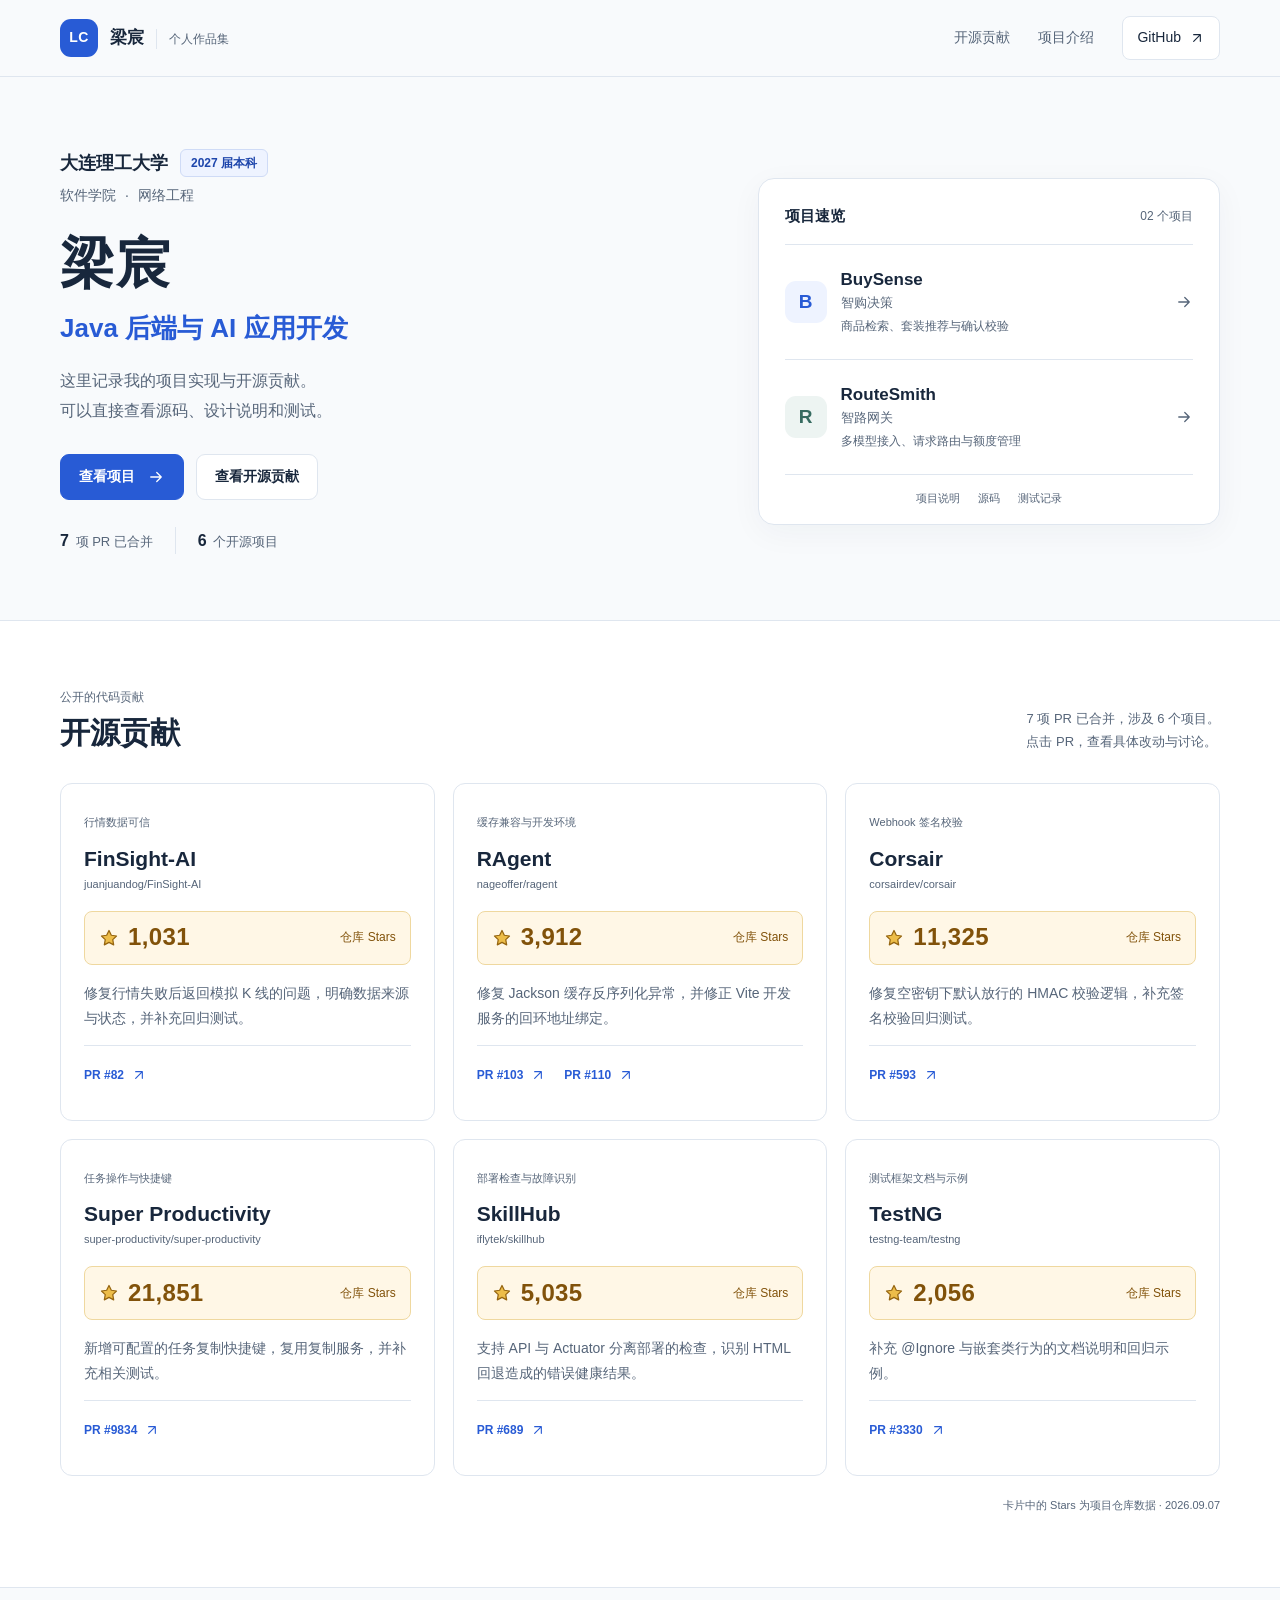
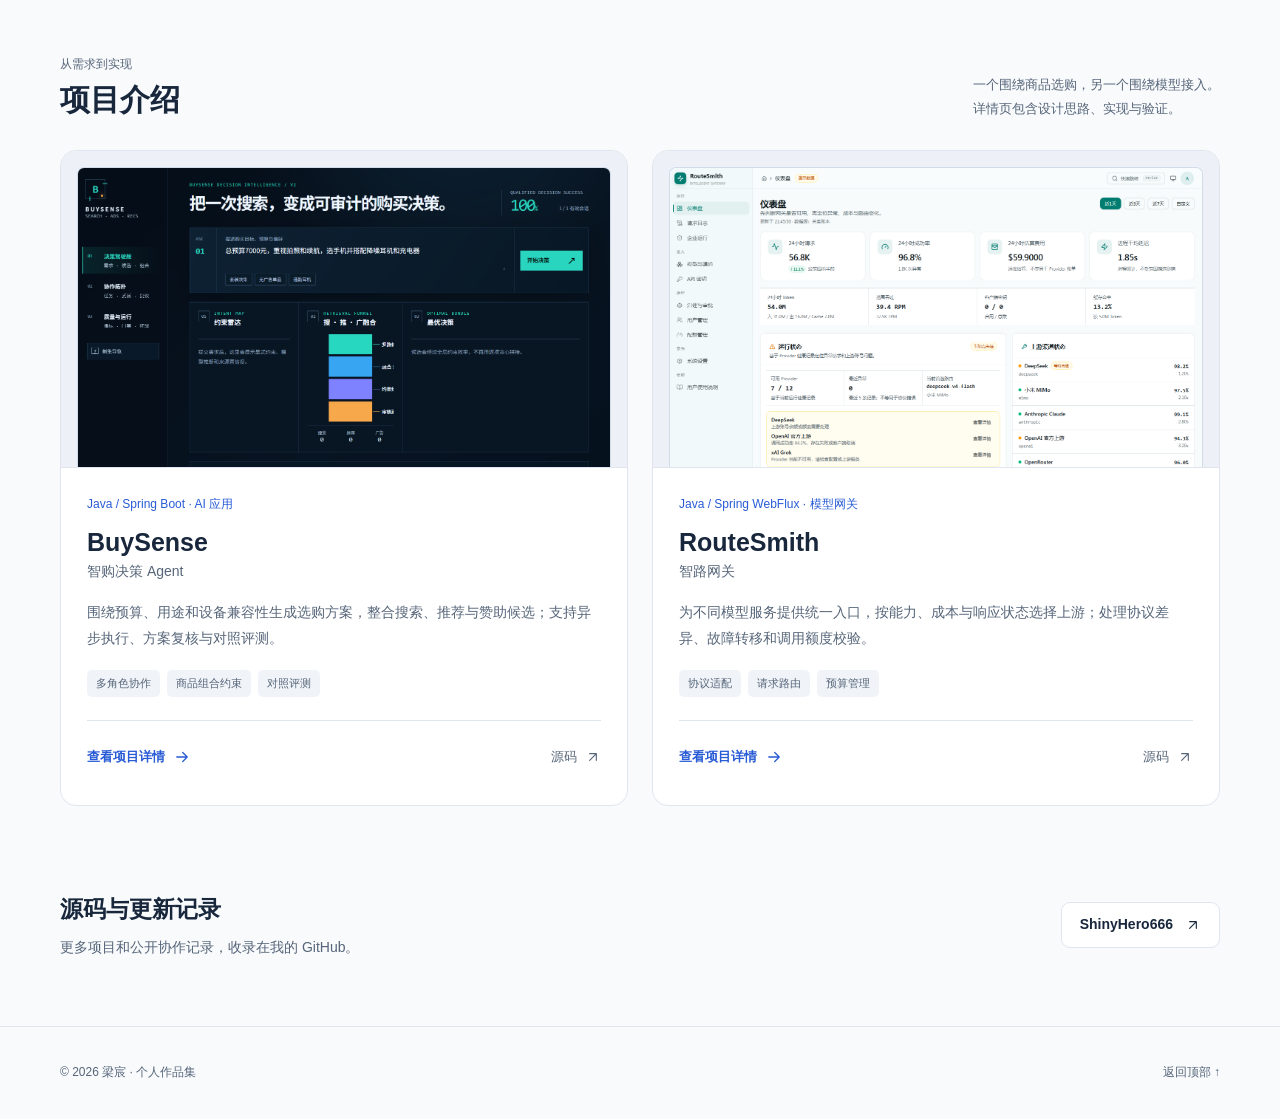
==== commit 85ca8452: "Highlight education and repository star counts" ====
--- a/index.html
+++ b/index.html
@@ -3,7 +3,7 @@
 <head>
  <meta charset="utf-8" />
  <meta name="viewport" content="width=device-width, initial-scale=1" />
- <meta name="description" content="梁宸，大连理工大学 2027 届本科生。这里展示 Java 后端与 AI 应用项目，以及已合并的开源贡献。" />
+ <meta name="description" content="梁宸，大连理工大学软件学院网络工程专业，2027 届本科生。这里展示 Java 后端与 AI 应用项目，以及已合并的开源贡献。" />
  <meta name="theme-color" content="#f8fafc" />
  <meta property="og:title" content="梁宸｜Java 后端与 AI 应用开发作品集" />
  <meta property="og:description" content="项目介绍、源码与已合并的开源贡献。" />
@@ -22,7 +22,7 @@
  <main id="top" tabindex="-1">
   <section class="home-hero page-width" aria-labelledby="hero-title">
    <div class="hero-copy">
-    <p class="education-label"><span class="education-dot" aria-hidden="true"></span>大连理工大学 · 网络工程 · 2027 届</p>
+    <div class="education-label"><p class="education-primary"><strong>大连理工大学</strong><span class="graduation-badge">2027 届本科</span></p><p class="education-detail">软件学院 <span aria-hidden="true">·</span> 网络工程</p></div>
     <h1 id="hero-title">梁宸</h1>
     <p class="hero-role">Java 后端与 AI 应用开发</p>
     <p class="hero-intro">这里记录我的项目实现与开源贡献。<br />可以直接查看源码、设计说明和测试。</p>
@@ -39,33 +39,39 @@
   <section class="content-section open-source-section" id="opensource" aria-labelledby="opensource-title"><div class="page-width">
    <div class="section-heading"><div><p class="eyebrow">公开的代码贡献</p><h2 id="opensource-title">开源贡献</h2></div><p>7 项 PR 已合并，涉及 6 个项目。<br />点击 PR，查看具体改动与讨论。</p></div>
    <div class="contributions-grid"><article class="contribution-card">
- <div class="contribution-top"><span class="contribution-kind">行情数据可信</span><span class="repo-stars" title="juanjuandog/FinSight-AI 的仓库 Stars"><svg class="star-icon" width="14" height="14" viewBox="0 0 24 24" aria-hidden="true"><path d="m12 3 2.8 5.7 6.2.9-4.5 4.4 1.1 6.2-5.6-2.9-5.6 2.9 1.1-6.2L3 9.6l6.2-.9Z"/></svg><span>1,031</span><span class="sr-only">仓库 Stars</span></span></div>
- <h3>FinSight-AI</h3><p class="repo-name">juanjuandog/FinSight-AI</p><p class="contribution-description">修复行情失败后返回模拟 K 线的问题，明确数据来源与状态，并补充回归测试。</p>
+ <div class="contribution-top"><span class="contribution-kind">行情数据可信</span></div>
+ <h3>FinSight-AI</h3><p class="repo-name">juanjuandog/FinSight-AI</p>
+ <a class="repo-stars" href="https://github.com/juanjuandog/FinSight-AI" target="_blank" rel="noreferrer noopener" aria-label="查看 FinSight-AI 仓库及 Stars"><svg class="star-icon" width="20" height="20" viewBox="0 0 24 24" aria-hidden="true"><path d="m12 3 2.8 5.7 6.2.9-4.5 4.4 1.1 6.2-5.6-2.9-5.6 2.9 1.1-6.2L3 9.6l6.2-.9Z"/></svg><strong>1,031</strong><span class="stars-label">仓库 Stars</span></a><p class="contribution-description">修复行情失败后返回模拟 K 线的问题，明确数据来源与状态，并补充回归测试。</p>
  <div class="contribution-links"><a href="https://github.com/juanjuandog/FinSight-AI/pull/82" target="_blank" rel="noreferrer noopener" aria-label="查看 FinSight-AI PR 82">PR #82 <svg class="icon" width="16" height="16" viewBox="0 0 24 24" aria-hidden="true"><path d="M7 17 17 7M7 7h10v10"/></svg></a></div>
  </article>
 <article class="contribution-card">
- <div class="contribution-top"><span class="contribution-kind">缓存兼容与开发环境</span><span class="repo-stars" title="nageoffer/ragent 的仓库 Stars"><svg class="star-icon" width="14" height="14" viewBox="0 0 24 24" aria-hidden="true"><path d="m12 3 2.8 5.7 6.2.9-4.5 4.4 1.1 6.2-5.6-2.9-5.6 2.9 1.1-6.2L3 9.6l6.2-.9Z"/></svg><span>3,912</span><span class="sr-only">仓库 Stars</span></span></div>
- <h3>RAgent</h3><p class="repo-name">nageoffer/ragent</p><p class="contribution-description">修复 Jackson 缓存反序列化异常，并修正 Vite 开发服务的回环地址绑定。</p>
+ <div class="contribution-top"><span class="contribution-kind">缓存兼容与开发环境</span></div>
+ <h3>RAgent</h3><p class="repo-name">nageoffer/ragent</p>
+ <a class="repo-stars" href="https://github.com/nageoffer/ragent" target="_blank" rel="noreferrer noopener" aria-label="查看 RAgent 仓库及 Stars"><svg class="star-icon" width="20" height="20" viewBox="0 0 24 24" aria-hidden="true"><path d="m12 3 2.8 5.7 6.2.9-4.5 4.4 1.1 6.2-5.6-2.9-5.6 2.9 1.1-6.2L3 9.6l6.2-.9Z"/></svg><strong>3,912</strong><span class="stars-label">仓库 Stars</span></a><p class="contribution-description">修复 Jackson 缓存反序列化异常，并修正 Vite 开发服务的回环地址绑定。</p>
  <div class="contribution-links"><a href="https://github.com/nageoffer/ragent/pull/103" target="_blank" rel="noreferrer noopener" aria-label="查看 RAgent PR 103">PR #103 <svg class="icon" width="16" height="16" viewBox="0 0 24 24" aria-hidden="true"><path d="M7 17 17 7M7 7h10v10"/></svg></a><a href="https://github.com/nageoffer/ragent/pull/110" target="_blank" rel="noreferrer noopener" aria-label="查看 RAgent PR 110">PR #110 <svg class="icon" width="16" height="16" viewBox="0 0 24 24" aria-hidden="true"><path d="M7 17 17 7M7 7h10v10"/></svg></a></div>
  </article>
 <article class="contribution-card">
- <div class="contribution-top"><span class="contribution-kind">Webhook 签名校验</span><span class="repo-stars" title="corsairdev/corsair 的仓库 Stars"><svg class="star-icon" width="14" height="14" viewBox="0 0 24 24" aria-hidden="true"><path d="m12 3 2.8 5.7 6.2.9-4.5 4.4 1.1 6.2-5.6-2.9-5.6 2.9 1.1-6.2L3 9.6l6.2-.9Z"/></svg><span>11,325</span><span class="sr-only">仓库 Stars</span></span></div>
- <h3>Corsair</h3><p class="repo-name">corsairdev/corsair</p><p class="contribution-description">修复空密钥下默认放行的 HMAC 校验逻辑，补充签名校验回归测试。</p>
+ <div class="contribution-top"><span class="contribution-kind">Webhook 签名校验</span></div>
+ <h3>Corsair</h3><p class="repo-name">corsairdev/corsair</p>
+ <a class="repo-stars" href="https://github.com/corsairdev/corsair" target="_blank" rel="noreferrer noopener" aria-label="查看 Corsair 仓库及 Stars"><svg class="star-icon" width="20" height="20" viewBox="0 0 24 24" aria-hidden="true"><path d="m12 3 2.8 5.7 6.2.9-4.5 4.4 1.1 6.2-5.6-2.9-5.6 2.9 1.1-6.2L3 9.6l6.2-.9Z"/></svg><strong>11,325</strong><span class="stars-label">仓库 Stars</span></a><p class="contribution-description">修复空密钥下默认放行的 HMAC 校验逻辑，补充签名校验回归测试。</p>
  <div class="contribution-links"><a href="https://github.com/corsairdev/corsair/pull/593" target="_blank" rel="noreferrer noopener" aria-label="查看 Corsair PR 593">PR #593 <svg class="icon" width="16" height="16" viewBox="0 0 24 24" aria-hidden="true"><path d="M7 17 17 7M7 7h10v10"/></svg></a></div>
  </article>
 <article class="contribution-card">
- <div class="contribution-top"><span class="contribution-kind">任务操作与快捷键</span><span class="repo-stars" title="super-productivity/super-productivity 的仓库 Stars"><svg class="star-icon" width="14" height="14" viewBox="0 0 24 24" aria-hidden="true"><path d="m12 3 2.8 5.7 6.2.9-4.5 4.4 1.1 6.2-5.6-2.9-5.6 2.9 1.1-6.2L3 9.6l6.2-.9Z"/></svg><span>21,851</span><span class="sr-only">仓库 Stars</span></span></div>
- <h3>Super Productivity</h3><p class="repo-name">super-productivity/super-productivity</p><p class="contribution-description">新增可配置的任务复制快捷键，复用复制服务，并补充相关测试。</p>
+ <div class="contribution-top"><span class="contribution-kind">任务操作与快捷键</span></div>
+ <h3>Super Productivity</h3><p class="repo-name">super-productivity/super-productivity</p>
+ <a class="repo-stars" href="https://github.com/super-productivity/super-productivity" target="_blank" rel="noreferrer noopener" aria-label="查看 Super Productivity 仓库及 Stars"><svg class="star-icon" width="20" height="20" viewBox="0 0 24 24" aria-hidden="true"><path d="m12 3 2.8 5.7 6.2.9-4.5 4.4 1.1 6.2-5.6-2.9-5.6 2.9 1.1-6.2L3 9.6l6.2-.9Z"/></svg><strong>21,851</strong><span class="stars-label">仓库 Stars</span></a><p class="contribution-description">新增可配置的任务复制快捷键，复用复制服务，并补充相关测试。</p>
  <div class="contribution-links"><a href="https://github.com/super-productivity/super-productivity/pull/9834" target="_blank" rel="noreferrer noopener" aria-label="查看 Super Productivity PR 9834">PR #9834 <svg class="icon" width="16" height="16" viewBox="0 0 24 24" aria-hidden="true"><path d="M7 17 17 7M7 7h10v10"/></svg></a></div>
  </article>
 <article class="contribution-card">
- <div class="contribution-top"><span class="contribution-kind">部署检查与故障识别</span><span class="repo-stars" title="iflytek/skillhub 的仓库 Stars"><svg class="star-icon" width="14" height="14" viewBox="0 0 24 24" aria-hidden="true"><path d="m12 3 2.8 5.7 6.2.9-4.5 4.4 1.1 6.2-5.6-2.9-5.6 2.9 1.1-6.2L3 9.6l6.2-.9Z"/></svg><span>5,035</span><span class="sr-only">仓库 Stars</span></span></div>
- <h3>SkillHub</h3><p class="repo-name">iflytek/skillhub</p><p class="contribution-description">支持 API 与 Actuator 分离部署的检查，识别 HTML 回退造成的错误健康结果。</p>
+ <div class="contribution-top"><span class="contribution-kind">部署检查与故障识别</span></div>
+ <h3>SkillHub</h3><p class="repo-name">iflytek/skillhub</p>
+ <a class="repo-stars" href="https://github.com/iflytek/skillhub" target="_blank" rel="noreferrer noopener" aria-label="查看 SkillHub 仓库及 Stars"><svg class="star-icon" width="20" height="20" viewBox="0 0 24 24" aria-hidden="true"><path d="m12 3 2.8 5.7 6.2.9-4.5 4.4 1.1 6.2-5.6-2.9-5.6 2.9 1.1-6.2L3 9.6l6.2-.9Z"/></svg><strong>5,035</strong><span class="stars-label">仓库 Stars</span></a><p class="contribution-description">支持 API 与 Actuator 分离部署的检查，识别 HTML 回退造成的错误健康结果。</p>
  <div class="contribution-links"><a href="https://github.com/iflytek/skillhub/pull/689" target="_blank" rel="noreferrer noopener" aria-label="查看 SkillHub PR 689">PR #689 <svg class="icon" width="16" height="16" viewBox="0 0 24 24" aria-hidden="true"><path d="M7 17 17 7M7 7h10v10"/></svg></a></div>
  </article>
 <article class="contribution-card">
- <div class="contribution-top"><span class="contribution-kind">测试框架文档与示例</span><span class="repo-stars" title="testng-team/testng 的仓库 Stars"><svg class="star-icon" width="14" height="14" viewBox="0 0 24 24" aria-hidden="true"><path d="m12 3 2.8 5.7 6.2.9-4.5 4.4 1.1 6.2-5.6-2.9-5.6 2.9 1.1-6.2L3 9.6l6.2-.9Z"/></svg><span>2,056</span><span class="sr-only">仓库 Stars</span></span></div>
- <h3>TestNG</h3><p class="repo-name">testng-team/testng</p><p class="contribution-description">补充 @Ignore 与嵌套类行为的文档说明和回归示例。</p>
+ <div class="contribution-top"><span class="contribution-kind">测试框架文档与示例</span></div>
+ <h3>TestNG</h3><p class="repo-name">testng-team/testng</p>
+ <a class="repo-stars" href="https://github.com/testng-team/testng" target="_blank" rel="noreferrer noopener" aria-label="查看 TestNG 仓库及 Stars"><svg class="star-icon" width="20" height="20" viewBox="0 0 24 24" aria-hidden="true"><path d="m12 3 2.8 5.7 6.2.9-4.5 4.4 1.1 6.2-5.6-2.9-5.6 2.9 1.1-6.2L3 9.6l6.2-.9Z"/></svg><strong>2,056</strong><span class="stars-label">仓库 Stars</span></a><p class="contribution-description">补充 @Ignore 与嵌套类行为的文档说明和回归示例。</p>
  <div class="contribution-links"><a href="https://github.com/testng-team/testng/pull/3330" target="_blank" rel="noreferrer noopener" aria-label="查看 TestNG PR 3330">PR #3330 <svg class="icon" width="16" height="16" viewBox="0 0 24 24" aria-hidden="true"><path d="M7 17 17 7M7 7h10v10"/></svg></a></div>
  </article></div>
    <p class="section-note">卡片中的 Stars 为项目仓库数据 · 2026.09.07</p>
--- a/assets/site.css
+++ b/assets/site.css
@@ -2,13 +2,13 @@
 :root{--paper:#f8fafc;--surface:#fff;--ink:#18273c;--muted:#566579;--line:#dfe6ef;--blue:#285bd5;--blue-dark:#1e46ac;--soft-blue:#eef3ff;--green:#277154;--max:1160px;--header:76px;--radius:16px;--shadow:0 8px 32px rgba(24,39,60,.045)}
 *{box-sizing:border-box}html{scroll-behavior:smooth;scroll-padding-top:96px}html:not(.js){scroll-behavior:auto}body{margin:0;background:var(--paper);color:var(--ink);font-family:"Segoe UI","PingFang SC","Microsoft YaHei",sans-serif;font-size:16px;line-height:1.7}img{display:block;max-width:100%}a{color:inherit;text-decoration:none}button{font:inherit;cursor:pointer}a,button{-webkit-tap-highlight-color:transparent}::selection{background:#dce7ff;color:var(--ink)}:focus-visible{outline:3px solid var(--blue);outline-offset:4px}main:focus{outline:none}.icon{flex:0 0 auto;fill:none;stroke:currentColor;stroke-width:1.7;stroke-linecap:round;stroke-linejoin:round}.sr-only{position:absolute;width:1px;height:1px;padding:0;margin:-1px;overflow:hidden;clip:rect(0,0,0,0);white-space:nowrap;border:0}.skip-link{position:fixed;top:12px;left:16px;z-index:100;padding:10px 16px;background:var(--ink);color:#fff;border-radius:8px;transform:translateY(-170%)}.skip-link:focus{transform:translateY(0)}.page-width{width:min(100% - 64px,var(--max));margin-inline:auto}
 .site-header{position:sticky;top:0;z-index:30;background:rgba(248,250,252,.96);border-bottom:1px solid var(--line);backdrop-filter:blur(12px)}.site-header.is-scrolled{box-shadow:0 3px 16px rgba(24,39,60,.04)}.site-header-inner{width:min(100% - 64px,var(--max));min-height:var(--header);display:flex;align-items:center;justify-content:space-between;gap:24px;margin:auto}.brand{display:inline-flex;align-items:center;gap:12px;min-height:48px}.brand-mark{display:grid;place-items:center;width:38px;height:38px;border-radius:11px;background:var(--blue);color:#fff;font-size:14px;font-weight:700;letter-spacing:.025em}.brand-copy{display:flex;align-items:baseline;gap:12px}.brand-copy strong{font-size:17px;font-weight:650}.brand-copy small{font-size:12px;color:var(--muted);padding-left:12px;border-left:1px solid var(--line)}.site-nav{display:flex;align-items:center;gap:28px}.site-nav a{display:inline-flex;align-items:center;gap:8px;min-height:44px;font-size:14px;color:var(--muted);transition:color 160ms ease}.site-nav a:hover{color:var(--blue)}.site-nav .nav-external{padding:0 14px;border:1px solid var(--line);border-radius:8px;color:var(--ink);background:var(--surface)}.nav-toggle{display:none;width:44px;height:44px;padding:0;place-items:center;border:1px solid var(--line);border-radius:8px;background:var(--surface);color:var(--ink)}.nav-toggle svg{fill:none;stroke:currentColor;stroke-width:1.8;stroke-linecap:round}
-.home-hero{display:grid;grid-template-columns:minmax(0,1.15fr) minmax(0,.85fr);gap:72px;align-items:center;padding-block:72px 66px}.education-label{display:flex;align-items:center;gap:9px;margin:0 0 22px;color:var(--muted);font-size:13px}.education-dot{width:7px;height:7px;border-radius:50%;background:var(--green)}.hero-copy h1{margin:0;font-size:54px;font-weight:700;line-height:1.16;letter-spacing:.03em}.hero-role{margin:15px 0 18px;font-size:26px;line-height:1.45;font-weight:600;color:var(--blue)}.hero-intro{margin:0;color:var(--muted);font-size:16px;line-height:1.9}.hero-actions{display:flex;flex-wrap:wrap;gap:12px;margin-top:28px}.button{display:inline-flex;align-items:center;justify-content:center;gap:12px;min-height:46px;padding:10px 18px;border:1px solid var(--line);border-radius:9px;font-size:14px;font-weight:600;transition:background-color 160ms ease,border-color 160ms ease,color 160ms ease}.button-primary{background:var(--blue);color:#fff;border-color:var(--blue)}.button-primary:hover{background:var(--blue-dark);border-color:var(--blue-dark)}.button-quiet{background:var(--surface);color:var(--ink)}.button-quiet:hover{border-color:var(--blue);color:var(--blue)}.hero-facts{display:flex;flex-wrap:wrap;gap:22px;margin:27px 0 0;color:var(--muted);font-size:13px}.hero-facts strong{color:var(--ink);font-size:16px;font-weight:650;margin-right:3px}.hero-facts span+span{padding-left:22px;border-left:1px solid var(--line)}
+.home-hero{display:grid;grid-template-columns:minmax(0,1.15fr) minmax(0,.85fr);gap:72px;align-items:center;padding-block:72px 66px}.education-label{margin:0 0 24px}.education-primary{display:flex;align-items:center;flex-wrap:wrap;gap:12px;margin:0}.education-primary strong{color:var(--ink);font-size:18px;font-weight:650;line-height:1.5}.graduation-badge{padding:3px 10px;border:1px solid #cfdbf6;border-radius:6px;background:var(--soft-blue);color:var(--blue-dark);font-size:12px;font-weight:600}.education-detail{margin:7px 0 0;color:var(--muted);font-size:14px}.education-detail span{margin-inline:5px}.hero-copy h1{margin:0;font-size:54px;font-weight:700;line-height:1.16;letter-spacing:.03em}.hero-role{margin:15px 0 18px;font-size:26px;line-height:1.45;font-weight:600;color:var(--blue)}.hero-intro{margin:0;color:var(--muted);font-size:16px;line-height:1.9}.hero-actions{display:flex;flex-wrap:wrap;gap:12px;margin-top:28px}.button{display:inline-flex;align-items:center;justify-content:center;gap:12px;min-height:46px;padding:10px 18px;border:1px solid var(--line);border-radius:9px;font-size:14px;font-weight:600;transition:background-color 160ms ease,border-color 160ms ease,color 160ms ease}.button-primary{background:var(--blue);color:#fff;border-color:var(--blue)}.button-primary:hover{background:var(--blue-dark);border-color:var(--blue-dark)}.button-quiet{background:var(--surface);color:var(--ink)}.button-quiet:hover{border-color:var(--blue);color:var(--blue)}.hero-facts{display:flex;flex-wrap:wrap;gap:22px;margin:27px 0 0;color:var(--muted);font-size:13px}.hero-facts strong{color:var(--ink);font-size:16px;font-weight:650;margin-right:3px}.hero-facts span+span{padding-left:22px;border-left:1px solid var(--line)}
 .project-shortcuts{padding:24px 26px 16px;border:1px solid var(--line);background:var(--surface);border-radius:var(--radius);box-shadow:var(--shadow)}.shortcuts-heading{display:flex;align-items:center;justify-content:space-between;gap:12px;padding-bottom:15px}.shortcuts-heading h2{margin:0;font-size:15px;font-weight:600}.shortcuts-heading>span{color:var(--muted);font-size:12px}.project-shortcut{display:flex;align-items:center;gap:14px;padding:23px 0;border-top:1px solid var(--line)}.project-shortcut>.icon{margin-left:auto;color:var(--muted);transition:color 160ms ease}.shortcut-symbol{display:grid;place-items:center;flex:0 0 42px;height:42px;background:var(--soft-blue);color:var(--blue);border-radius:11px;font-size:19px;font-weight:650}.gateway-symbol{background:#edf4f2;color:#366b60}.shortcut-copy{min-width:0;display:grid;gap:5px}.shortcut-copy strong{font-size:17px;font-weight:650;line-height:1.4;transition:color 160ms ease}.shortcut-copy strong span{display:block;margin-top:2px;font-size:13px;font-weight:400;color:var(--muted)}.shortcut-copy small{color:var(--muted);font-size:12px;line-height:1.6}.project-shortcut:hover .shortcut-copy strong,.project-shortcut:hover>.icon{color:var(--blue)}.shortcuts-footer{display:flex;gap:18px;justify-content:center;border-top:1px solid var(--line);padding-top:14px;color:var(--muted);font-size:11px}
-.content-section{padding-block:66px 72px}.open-source-section{background:#fff;border-block:1px solid var(--line)}.section-heading{display:flex;justify-content:space-between;align-items:flex-end;gap:32px;margin-bottom:30px}.eyebrow{margin:0 0 5px;color:var(--muted);font-size:12px}.section-heading h2{margin:0;font-size:30px;font-weight:650;line-height:1.35}.section-heading>p{margin:0;color:var(--muted);font-size:13px;line-height:1.8}.contributions-grid{display:grid;grid-template-columns:repeat(3,minmax(0,1fr));gap:18px}.contribution-card{display:flex;flex-direction:column;min-width:0;padding:23px;border:1px solid var(--line);border-radius:12px;background:var(--surface);transition:border-color 160ms ease,box-shadow 160ms ease}.contribution-card:hover{border-color:#9eb6ea;box-shadow:var(--shadow)}.contribution-top{display:flex;justify-content:space-between;align-items:center;gap:12px;margin-bottom:18px}.contribution-kind{color:var(--muted);font-size:11px}.repo-stars{display:inline-flex;align-items:center;gap:5px;color:#875600;font-size:12px;font-variant-numeric:tabular-nums;white-space:nowrap}.star-icon{fill:none;stroke:currentColor;stroke-width:1.5;stroke-linejoin:round}.contribution-card h3{margin:0 0 3px;font-size:21px;line-height:1.4;font-weight:650}.repo-name{margin:0;color:var(--muted);font-size:11px;overflow-wrap:anywhere;line-height:1.6}.contribution-description{margin:16px 0 14px;color:var(--muted);font-size:14px;line-height:1.8;flex:1}.contribution-links{display:flex;flex-wrap:wrap;gap:8px;border-top:1px solid var(--line);padding-top:7px}.contribution-links a{display:inline-flex;align-items:center;gap:7px;min-height:44px;padding-right:10px;font-size:12px;font-weight:600;color:var(--blue)}.contribution-links a:hover{text-decoration:underline;text-underline-offset:4px}.section-note{margin:20px 0 0;color:var(--muted);font-size:11px;text-align:right}
+.content-section{padding-block:66px 72px}.open-source-section{background:#fff;border-block:1px solid var(--line)}.section-heading{display:flex;justify-content:space-between;align-items:flex-end;gap:32px;margin-bottom:30px}.eyebrow{margin:0 0 5px;color:var(--muted);font-size:12px}.section-heading h2{margin:0;font-size:30px;font-weight:650;line-height:1.35}.section-heading>p{margin:0;color:var(--muted);font-size:13px;line-height:1.8}.contributions-grid{display:grid;grid-template-columns:repeat(3,minmax(0,1fr));gap:18px}.contribution-card{display:flex;flex-direction:column;min-width:0;padding:23px;border:1px solid var(--line);border-radius:12px;background:var(--surface);transition:border-color 160ms ease,box-shadow 160ms ease}.contribution-card:hover{border-color:#9eb6ea;box-shadow:var(--shadow)}.contribution-top{margin-bottom:9px}.contribution-kind{color:var(--muted);font-size:11px}.repo-stars{display:flex;align-items:center;gap:9px;width:100%;min-height:54px;margin-top:17px;padding:10px 14px;border:1px solid #efd89f;border-radius:8px;background:#fff7e6;color:#81520a;font-variant-numeric:tabular-nums;white-space:nowrap;transition:background-color 160ms ease,border-color 160ms ease}.repo-stars:hover{background:#fff0ca;border-color:#d9b766}.repo-stars strong{font-size:24px;font-weight:700;line-height:1.2;letter-spacing:.015em}.stars-label{margin-left:auto;font-size:12px;font-weight:500}.star-icon{flex:0 0 auto;fill:#edbd49;stroke:#956510;stroke-width:1.5;stroke-linejoin:round}.contribution-card h3{margin:0 0 3px;font-size:21px;line-height:1.4;font-weight:650}.repo-name{margin:0;color:var(--muted);font-size:11px;overflow-wrap:anywhere;line-height:1.6}.contribution-description{margin:16px 0 14px;color:var(--muted);font-size:14px;line-height:1.8;flex:1}.contribution-links{display:flex;flex-wrap:wrap;gap:8px;border-top:1px solid var(--line);padding-top:7px}.contribution-links a{display:inline-flex;align-items:center;gap:7px;min-height:44px;padding-right:10px;font-size:12px;font-weight:600;color:var(--blue)}.contribution-links a:hover{text-decoration:underline;text-underline-offset:4px}.section-note{margin:20px 0 0;color:var(--muted);font-size:11px;text-align:right}
 .projects-grid{display:grid;grid-template-columns:repeat(2,minmax(0,1fr));gap:24px}.project-card{display:flex;flex-direction:column;min-width:0;overflow:hidden;border:1px solid var(--line);border-radius:var(--radius);background:var(--surface)}.project-cover{display:block;padding:16px 16px 0;background:#edf1f7;overflow:hidden;border-bottom:1px solid var(--line)}.project-cover img{width:100%;height:auto;aspect-ratio:16/9;object-fit:cover;object-position:top left;border:1px solid #d2dbe8;border-bottom:0;border-radius:7px 7px 0 0;transition:opacity 160ms ease}.project-cover:hover img{opacity:.88}.project-card-body{display:flex;flex-direction:column;flex:1;padding:26px}.project-category{margin:0 0 9px;color:var(--blue);font-size:12px}.project-card h3{margin:0;font-size:25px;line-height:1.5;font-weight:650}.project-card h3 span{display:block;color:var(--muted);font-size:14px;font-weight:400}.project-card-body>p:not(.project-category){margin:18px 0;color:var(--muted);font-size:14px;line-height:1.85}.tag-row{display:flex;flex-wrap:wrap;gap:7px;margin-top:auto}.tag-row span{padding:4px 9px;border-radius:5px;background:#f0f4f9;color:var(--muted);font-size:11px}.project-actions{display:flex;justify-content:space-between;align-items:center;gap:12px;margin-top:23px;padding-top:14px;border-top:1px solid var(--line)}.project-actions a{display:inline-flex;align-items:center;gap:8px;min-height:44px;color:var(--muted);font-size:13px}.project-actions .text-link{color:var(--blue);font-weight:600}.project-actions a:hover{text-decoration:underline;text-underline-offset:4px}.more-section{display:flex;justify-content:space-between;align-items:center;gap:32px;padding-block:12px 66px}.more-section h2{margin:0 0 7px;font-size:23px;font-weight:600}.more-section p{margin:0;color:var(--muted);font-size:14px}.site-footer{border-top:1px solid var(--line);padding:24px 0;color:var(--muted);font-size:12px}.site-footer>.page-width{display:flex;justify-content:space-between;align-items:center;gap:20px}.site-footer a{display:inline-flex;align-items:center;min-height:44px}.site-footer a:hover{color:var(--blue)}
 /* Project detail pages. */
 .case-hero{max-width:var(--max);margin:auto;padding:52px 0 64px}.case-back{display:inline-flex;align-items:center;min-height:44px;margin-bottom:28px;color:var(--muted);font-size:13px}.case-back:hover{color:var(--blue)}.case-hero-grid{display:grid;grid-template-columns:minmax(0,.9fr) minmax(0,1.1fr);gap:44px;align-items:center}.section-index{color:var(--blue);font-size:12px;letter-spacing:.025em}.case-hero h1{margin:14px 0 20px;font-size:clamp(38px,4.8vw,66px);line-height:1.1;font-weight:650;overflow-wrap:anywhere}.case-hero h1 span{display:block;margin-top:12px;font-size:24px;line-height:1.4;color:var(--muted);font-weight:500}.case-hero p{margin:0;color:var(--muted);font-size:16px;line-height:1.85}.case-hero figure{margin:0;padding:12px;border:1px solid var(--line);border-radius:var(--radius);background:#edf1f7;overflow:hidden}.case-hero figure img{width:100%;height:auto;aspect-ratio:16/10;object-fit:cover;object-position:top left;border-radius:6px}.case-body{max-width:var(--max);margin:0 auto;padding-bottom:70px}.case-section{display:grid;grid-template-columns:210px minmax(0,1fr);gap:54px;padding:43px 0;border-top:1px solid var(--line)}.case-section h2{margin:8px 0 0;font-size:24px;font-weight:600;line-height:1.4}.case-section p{margin-top:0;color:var(--muted);font-size:15px;line-height:1.9}.architecture{display:grid;grid-template-columns:repeat(5,minmax(0,1fr));gap:9px;margin-top:24px}.architecture div{padding:17px 13px;border:1px solid var(--line);border-radius:8px;background:var(--surface);overflow-wrap:anywhere}.architecture strong{display:block;font-size:13px;line-height:1.6}.architecture span{display:block;margin-top:8px;color:var(--muted);font-size:12px;line-height:1.7}.decision-table{width:100%;border-collapse:collapse;margin:22px 0;background:var(--surface)}.decision-table th,.decision-table td{padding:13px 14px;border:1px solid var(--line);text-align:left;vertical-align:top;font-size:13px;line-height:1.8;overflow-wrap:anywhere}.decision-table th{background:var(--soft-blue);font-weight:600}.evidence-row{display:grid;grid-template-columns:repeat(3,minmax(0,1fr));border:1px solid var(--line);border-radius:10px;margin:24px 0;overflow:hidden;background:var(--surface)}.evidence-row div{padding:22px 18px;border-left:1px solid var(--line)}.evidence-row div:first-child{border-left:0}.evidence-row strong{display:block;color:var(--blue);font-size:29px;line-height:1.3;font-weight:600}.evidence-row span{display:block;margin-top:7px;color:var(--muted);font-size:12px;line-height:1.6}.case-list{padding-left:20px;margin:0}.case-list li{margin:10px 0;color:var(--muted);font-size:15px;line-height:1.9}.case-list li::marker{color:var(--blue)}body:has(.case-hero)>.site-footer{display:flex;justify-content:space-between;align-items:center;gap:20px;padding-inline:max(32px,calc((100vw - var(--max))/2))}
 @media(max-width:1224px){.case-hero,.case-body{margin-inline:32px}}@media(max-width:1024px){.home-hero{gap:36px;padding-block:56px}.hero-role{font-size:23px}.contributions-grid{grid-template-columns:repeat(2,minmax(0,1fr))}.project-shortcuts{padding-inline:20px}.case-section{grid-template-columns:170px minmax(0,1fr);gap:32px}.architecture{grid-template-columns:repeat(3,minmax(0,1fr))}}
-@media(max-width:760px){html:not(.js){scroll-padding-top:0}html:not(.js) .site-header{position:static}:root{--header:68px}.page-width,.site-header-inner{width:calc(100% - 36px)}.site-header-inner{flex-wrap:wrap;gap:0}.brand-copy{gap:10px}.brand-copy small{padding-left:10px}.site-nav{order:3;flex-direction:column;align-items:stretch;gap:0;width:100%;padding:8px 0 14px;border-top:1px solid var(--line)}.site-nav a{min-height:46px}.site-nav .nav-external{justify-content:space-between;margin-top:4px}.js .site-nav{display:none}.js .site-nav.is-open{display:flex}.js .nav-toggle{display:grid}.home-hero{grid-template-columns:1fr;gap:34px;padding-block:42px 40px}.education-label{font-size:12px;margin-bottom:19px}.hero-copy h1{font-size:44px}.hero-role{font-size:22px;margin:12px 0 15px}.hero-intro{font-size:15px}.hero-actions{margin-top:23px}.hero-facts{margin-top:23px}.project-shortcuts{padding:18px 20px 14px}.shortcuts-heading{padding-bottom:10px}.project-shortcut{padding:17px 0}.shortcut-copy strong span{display:inline;margin-left:7px}.shortcut-copy strong{font-size:16px}.shortcuts-footer{font-size:11px}.content-section{padding-block:44px 48px}.section-heading{display:block;margin-bottom:24px}.section-heading h2{font-size:27px}.section-heading>p{margin-top:12px}.contributions-grid{gap:14px}.contribution-card{padding:20px}.projects-grid{grid-template-columns:1fr;gap:22px}.more-section{flex-direction:column;align-items:flex-start;gap:20px;padding-block:0 44px}.site-footer{padding-block:16px}.case-hero,.case-body{margin-inline:18px}.case-hero{padding-block:32px 42px}.case-hero-grid{grid-template-columns:1fr;gap:26px}.case-hero h1{font-size:46px}.case-hero h1 span{font-size:22px}.case-back{margin-bottom:20px}.case-section{grid-template-columns:1fr;gap:20px;padding-block:32px}.case-section h2{font-size:23px}.architecture{grid-template-columns:repeat(2,minmax(0,1fr))}body:has(.case-hero)>.site-footer{padding-inline:18px}}
-@media(max-width:520px){.contributions-grid{grid-template-columns:1fr}.contribution-top{margin-bottom:14px}.contribution-description{margin-block:12px}.contribution-card h3{font-size:21px}.contribution-links{padding-top:4px}.hero-facts{gap:15px}.hero-facts span+span{padding-left:15px}.shortcut-copy small{font-size:11px}.shortcut-copy strong span{display:block;margin-left:0}.project-shortcut{gap:12px}.project-card-body{padding:22px}.project-card h3{font-size:24px}.project-cover{padding:12px 12px 0}.section-note{text-align:left}.more-section h2{font-size:22px}.site-footer>.page-width{gap:12px;font-size:11px}.architecture{grid-template-columns:1fr}.evidence-row{grid-template-columns:1fr}.evidence-row div{border-left:0;border-top:1px solid var(--line)}.evidence-row div:first-child{border-top:0}.decision-table th,.decision-table td{padding:9px 8px;font-size:12px}.case-hero h1{font-size:39px}}
+@media(max-width:760px){html:not(.js){scroll-padding-top:0}html:not(.js) .site-header{position:static}:root{--header:68px}.page-width,.site-header-inner{width:calc(100% - 36px)}.site-header-inner{flex-wrap:wrap;gap:0}.brand-copy{gap:10px}.brand-copy small{padding-left:10px}.site-nav{order:3;flex-direction:column;align-items:stretch;gap:0;width:100%;padding:8px 0 14px;border-top:1px solid var(--line)}.site-nav a{min-height:46px}.site-nav .nav-external{justify-content:space-between;margin-top:4px}.js .site-nav{display:none}.js .site-nav.is-open{display:flex}.js .nav-toggle{display:grid}.home-hero{grid-template-columns:1fr;gap:34px;padding-block:42px 40px}.education-label{margin-bottom:22px}.hero-copy h1{font-size:44px}.hero-role{font-size:22px;margin:12px 0 15px}.hero-intro{font-size:15px}.hero-actions{margin-top:23px}.hero-facts{margin-top:23px}.project-shortcuts{padding:18px 20px 14px}.shortcuts-heading{padding-bottom:10px}.project-shortcut{padding:17px 0}.shortcut-copy strong span{display:inline;margin-left:7px}.shortcut-copy strong{font-size:16px}.shortcuts-footer{font-size:11px}.content-section{padding-block:44px 48px}.section-heading{display:block;margin-bottom:24px}.section-heading h2{font-size:27px}.section-heading>p{margin-top:12px}.contributions-grid{gap:14px}.contribution-card{padding:20px}.projects-grid{grid-template-columns:1fr;gap:22px}.more-section{flex-direction:column;align-items:flex-start;gap:20px;padding-block:0 44px}.site-footer{padding-block:16px}.case-hero,.case-body{margin-inline:18px}.case-hero{padding-block:32px 42px}.case-hero-grid{grid-template-columns:1fr;gap:26px}.case-hero h1{font-size:46px}.case-hero h1 span{font-size:22px}.case-back{margin-bottom:20px}.case-section{grid-template-columns:1fr;gap:20px;padding-block:32px}.case-section h2{font-size:23px}.architecture{grid-template-columns:repeat(2,minmax(0,1fr))}body:has(.case-hero)>.site-footer{padding-inline:18px}}
+@media(max-width:520px){.contributions-grid{grid-template-columns:1fr}.contribution-top{margin-bottom:9px}.contribution-description{margin-block:12px}.contribution-card h3{font-size:21px}.contribution-links{padding-top:4px}.hero-facts{gap:15px}.hero-facts span+span{padding-left:15px}.shortcut-copy small{font-size:11px}.shortcut-copy strong span{display:block;margin-left:0}.project-shortcut{gap:12px}.project-card-body{padding:22px}.project-card h3{font-size:24px}.project-cover{padding:12px 12px 0}.section-note{text-align:left}.more-section h2{font-size:22px}.site-footer>.page-width{gap:12px;font-size:11px}.architecture{grid-template-columns:1fr}.evidence-row{grid-template-columns:1fr}.evidence-row div{border-left:0;border-top:1px solid var(--line)}.evidence-row div:first-child{border-top:0}.decision-table th,.decision-table td{padding:9px 8px;font-size:12px}.case-hero h1{font-size:39px}}
 @media(prefers-reduced-motion:reduce){html{scroll-behavior:auto}*,*::before,*::after{transition:none!important;animation:none!important}}
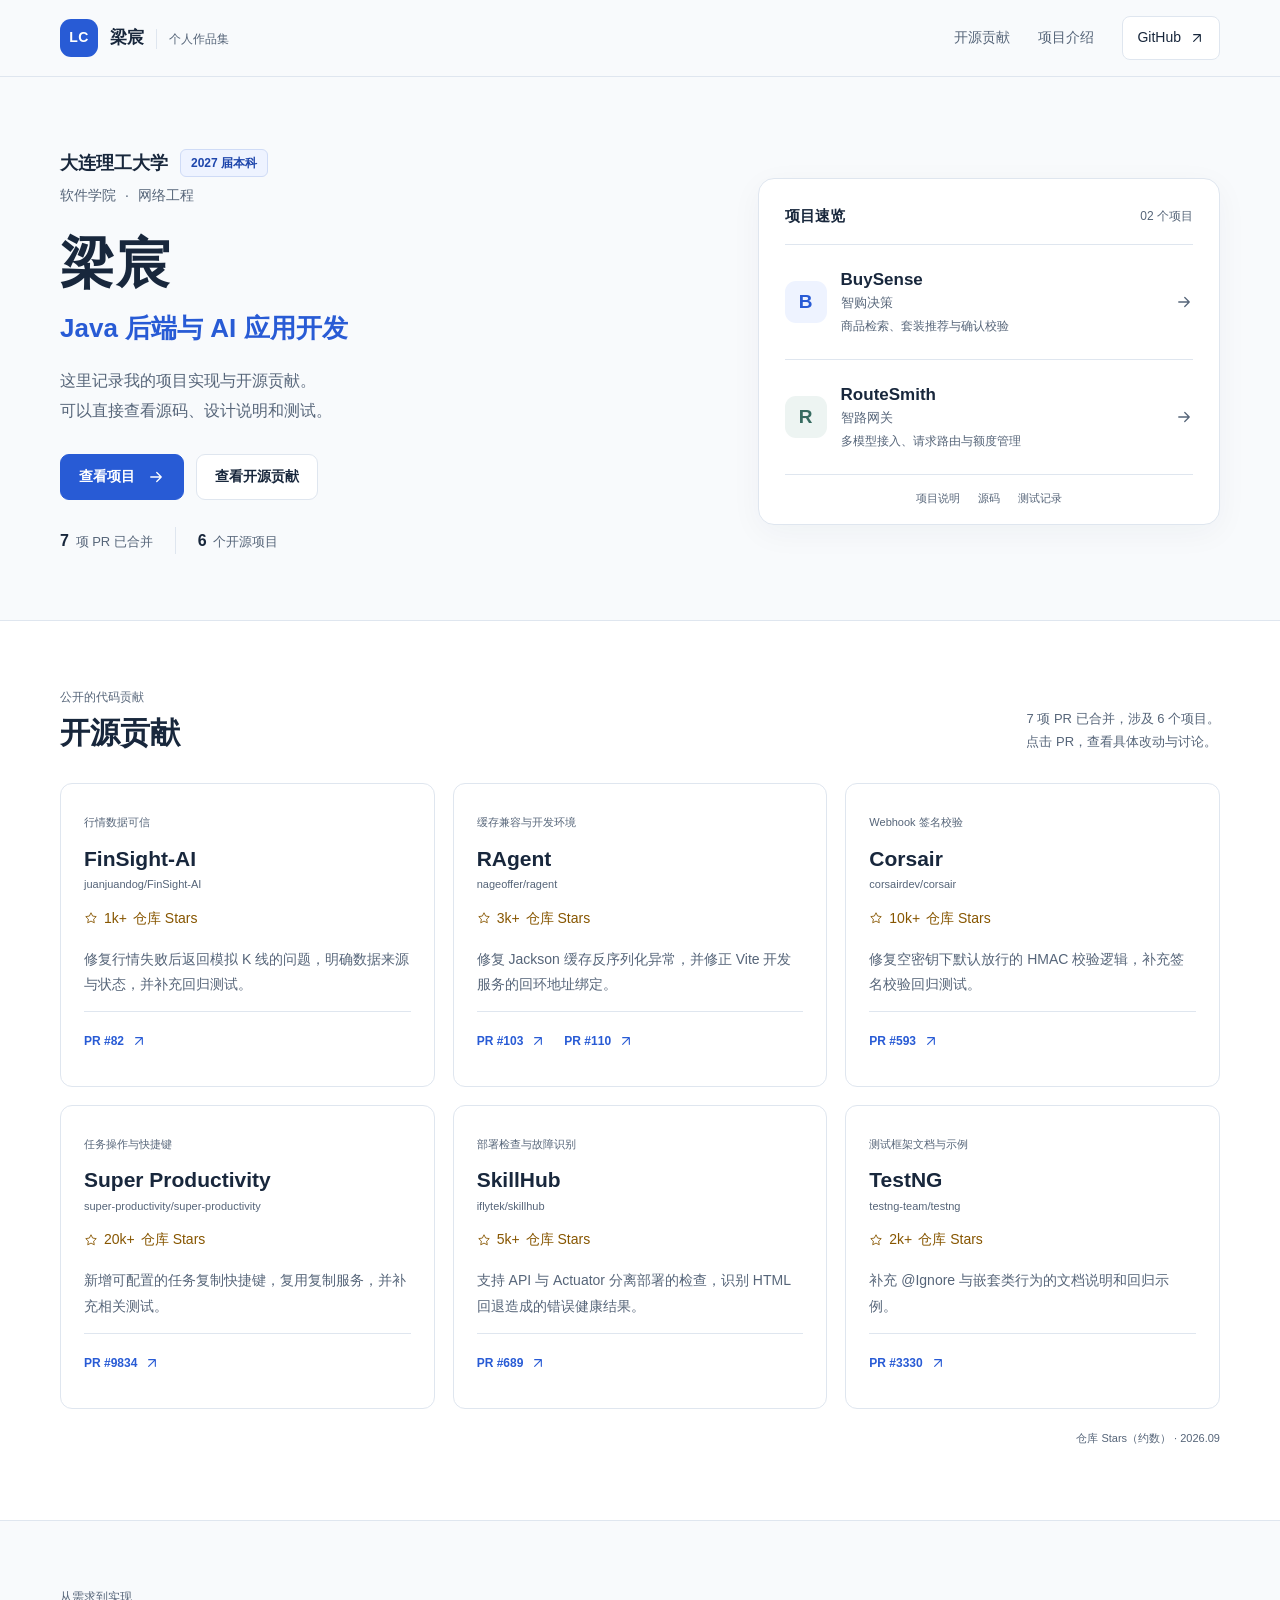
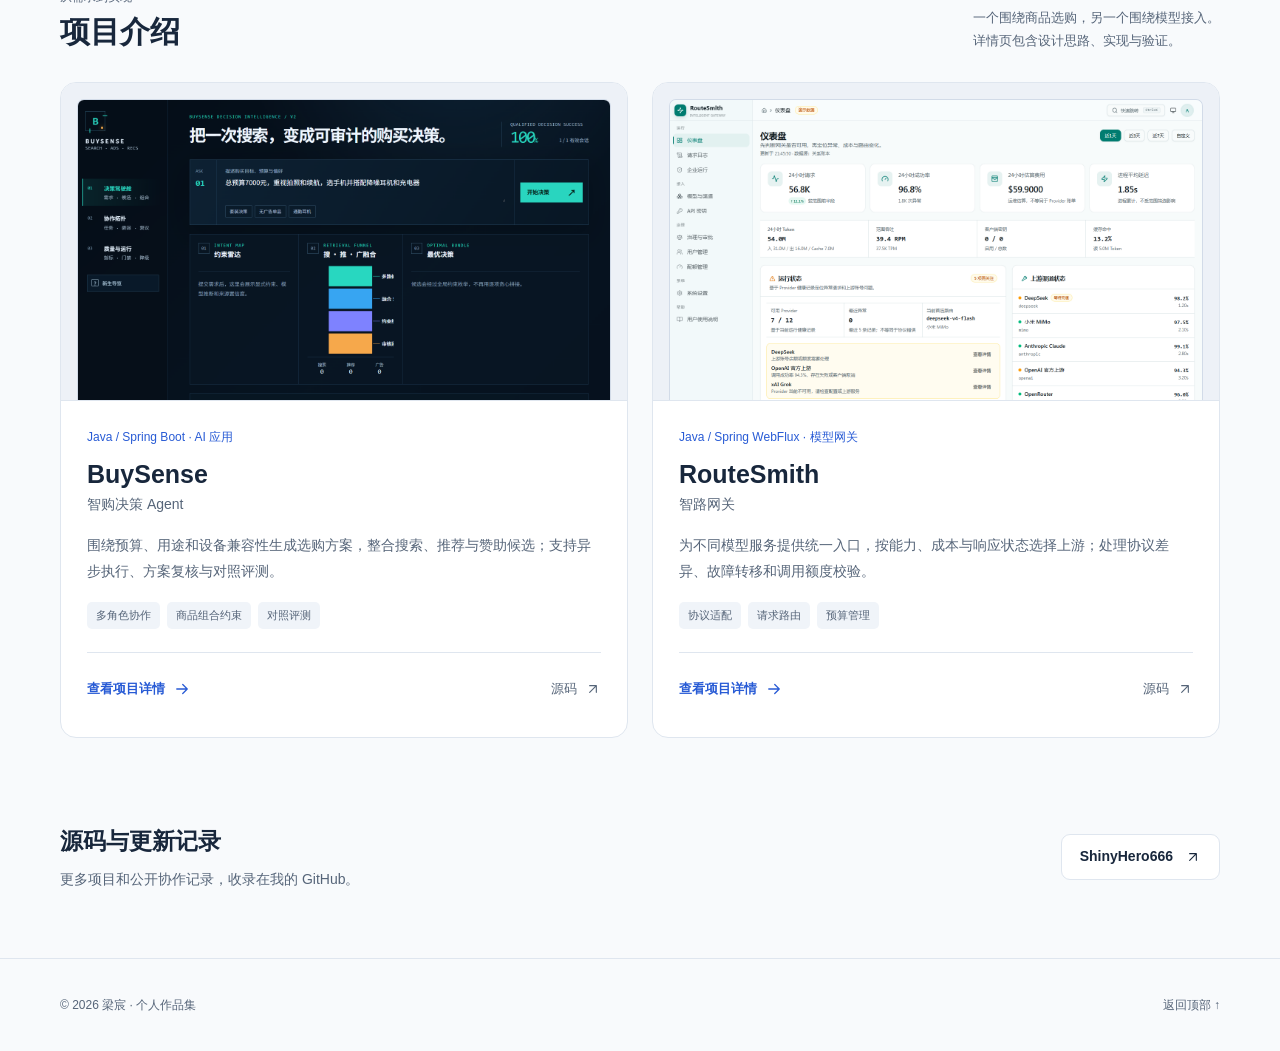
==== commit 824d150b: "Use fixed approximate repository star counts" ====
--- a/index.html
+++ b/index.html
@@ -41,40 +41,40 @@
    <div class="contributions-grid"><article class="contribution-card">
  <div class="contribution-top"><span class="contribution-kind">行情数据可信</span></div>
  <h3>FinSight-AI</h3><p class="repo-name">juanjuandog/FinSight-AI</p>
- <a class="repo-stars" href="https://github.com/juanjuandog/FinSight-AI" target="_blank" rel="noreferrer noopener" aria-label="查看 FinSight-AI 仓库及 Stars"><svg class="star-icon" width="20" height="20" viewBox="0 0 24 24" aria-hidden="true"><path d="m12 3 2.8 5.7 6.2.9-4.5 4.4 1.1 6.2-5.6-2.9-5.6 2.9 1.1-6.2L3 9.6l6.2-.9Z"/></svg><strong>1,031</strong><span class="stars-label">仓库 Stars</span></a><p class="contribution-description">修复行情失败后返回模拟 K 线的问题，明确数据来源与状态，并补充回归测试。</p>
+ <a class="repo-stars" href="https://github.com/juanjuandog/FinSight-AI" target="_blank" rel="noreferrer noopener" aria-label="查看 FinSight-AI 仓库及 Stars"><svg class="star-icon" width="20" height="20" viewBox="0 0 24 24" aria-hidden="true"><path d="m12 3 2.8 5.7 6.2.9-4.5 4.4 1.1 6.2-5.6-2.9-5.6 2.9 1.1-6.2L3 9.6l6.2-.9Z"/></svg><strong>1k+</strong><span class="stars-label">仓库 Stars</span></a><p class="contribution-description">修复行情失败后返回模拟 K 线的问题，明确数据来源与状态，并补充回归测试。</p>
  <div class="contribution-links"><a href="https://github.com/juanjuandog/FinSight-AI/pull/82" target="_blank" rel="noreferrer noopener" aria-label="查看 FinSight-AI PR 82">PR #82 <svg class="icon" width="16" height="16" viewBox="0 0 24 24" aria-hidden="true"><path d="M7 17 17 7M7 7h10v10"/></svg></a></div>
  </article>
 <article class="contribution-card">
  <div class="contribution-top"><span class="contribution-kind">缓存兼容与开发环境</span></div>
  <h3>RAgent</h3><p class="repo-name">nageoffer/ragent</p>
- <a class="repo-stars" href="https://github.com/nageoffer/ragent" target="_blank" rel="noreferrer noopener" aria-label="查看 RAgent 仓库及 Stars"><svg class="star-icon" width="20" height="20" viewBox="0 0 24 24" aria-hidden="true"><path d="m12 3 2.8 5.7 6.2.9-4.5 4.4 1.1 6.2-5.6-2.9-5.6 2.9 1.1-6.2L3 9.6l6.2-.9Z"/></svg><strong>3,912</strong><span class="stars-label">仓库 Stars</span></a><p class="contribution-description">修复 Jackson 缓存反序列化异常，并修正 Vite 开发服务的回环地址绑定。</p>
+ <a class="repo-stars" href="https://github.com/nageoffer/ragent" target="_blank" rel="noreferrer noopener" aria-label="查看 RAgent 仓库及 Stars"><svg class="star-icon" width="20" height="20" viewBox="0 0 24 24" aria-hidden="true"><path d="m12 3 2.8 5.7 6.2.9-4.5 4.4 1.1 6.2-5.6-2.9-5.6 2.9 1.1-6.2L3 9.6l6.2-.9Z"/></svg><strong>3k+</strong><span class="stars-label">仓库 Stars</span></a><p class="contribution-description">修复 Jackson 缓存反序列化异常，并修正 Vite 开发服务的回环地址绑定。</p>
  <div class="contribution-links"><a href="https://github.com/nageoffer/ragent/pull/103" target="_blank" rel="noreferrer noopener" aria-label="查看 RAgent PR 103">PR #103 <svg class="icon" width="16" height="16" viewBox="0 0 24 24" aria-hidden="true"><path d="M7 17 17 7M7 7h10v10"/></svg></a><a href="https://github.com/nageoffer/ragent/pull/110" target="_blank" rel="noreferrer noopener" aria-label="查看 RAgent PR 110">PR #110 <svg class="icon" width="16" height="16" viewBox="0 0 24 24" aria-hidden="true"><path d="M7 17 17 7M7 7h10v10"/></svg></a></div>
  </article>
 <article class="contribution-card">
  <div class="contribution-top"><span class="contribution-kind">Webhook 签名校验</span></div>
  <h3>Corsair</h3><p class="repo-name">corsairdev/corsair</p>
- <a class="repo-stars" href="https://github.com/corsairdev/corsair" target="_blank" rel="noreferrer noopener" aria-label="查看 Corsair 仓库及 Stars"><svg class="star-icon" width="20" height="20" viewBox="0 0 24 24" aria-hidden="true"><path d="m12 3 2.8 5.7 6.2.9-4.5 4.4 1.1 6.2-5.6-2.9-5.6 2.9 1.1-6.2L3 9.6l6.2-.9Z"/></svg><strong>11,325</strong><span class="stars-label">仓库 Stars</span></a><p class="contribution-description">修复空密钥下默认放行的 HMAC 校验逻辑，补充签名校验回归测试。</p>
+ <a class="repo-stars" href="https://github.com/corsairdev/corsair" target="_blank" rel="noreferrer noopener" aria-label="查看 Corsair 仓库及 Stars"><svg class="star-icon" width="20" height="20" viewBox="0 0 24 24" aria-hidden="true"><path d="m12 3 2.8 5.7 6.2.9-4.5 4.4 1.1 6.2-5.6-2.9-5.6 2.9 1.1-6.2L3 9.6l6.2-.9Z"/></svg><strong>10k+</strong><span class="stars-label">仓库 Stars</span></a><p class="contribution-description">修复空密钥下默认放行的 HMAC 校验逻辑，补充签名校验回归测试。</p>
  <div class="contribution-links"><a href="https://github.com/corsairdev/corsair/pull/593" target="_blank" rel="noreferrer noopener" aria-label="查看 Corsair PR 593">PR #593 <svg class="icon" width="16" height="16" viewBox="0 0 24 24" aria-hidden="true"><path d="M7 17 17 7M7 7h10v10"/></svg></a></div>
  </article>
 <article class="contribution-card">
  <div class="contribution-top"><span class="contribution-kind">任务操作与快捷键</span></div>
  <h3>Super Productivity</h3><p class="repo-name">super-productivity/super-productivity</p>
- <a class="repo-stars" href="https://github.com/super-productivity/super-productivity" target="_blank" rel="noreferrer noopener" aria-label="查看 Super Productivity 仓库及 Stars"><svg class="star-icon" width="20" height="20" viewBox="0 0 24 24" aria-hidden="true"><path d="m12 3 2.8 5.7 6.2.9-4.5 4.4 1.1 6.2-5.6-2.9-5.6 2.9 1.1-6.2L3 9.6l6.2-.9Z"/></svg><strong>21,851</strong><span class="stars-label">仓库 Stars</span></a><p class="contribution-description">新增可配置的任务复制快捷键，复用复制服务，并补充相关测试。</p>
+ <a class="repo-stars" href="https://github.com/super-productivity/super-productivity" target="_blank" rel="noreferrer noopener" aria-label="查看 Super Productivity 仓库及 Stars"><svg class="star-icon" width="20" height="20" viewBox="0 0 24 24" aria-hidden="true"><path d="m12 3 2.8 5.7 6.2.9-4.5 4.4 1.1 6.2-5.6-2.9-5.6 2.9 1.1-6.2L3 9.6l6.2-.9Z"/></svg><strong>20k+</strong><span class="stars-label">仓库 Stars</span></a><p class="contribution-description">新增可配置的任务复制快捷键，复用复制服务，并补充相关测试。</p>
  <div class="contribution-links"><a href="https://github.com/super-productivity/super-productivity/pull/9834" target="_blank" rel="noreferrer noopener" aria-label="查看 Super Productivity PR 9834">PR #9834 <svg class="icon" width="16" height="16" viewBox="0 0 24 24" aria-hidden="true"><path d="M7 17 17 7M7 7h10v10"/></svg></a></div>
  </article>
 <article class="contribution-card">
  <div class="contribution-top"><span class="contribution-kind">部署检查与故障识别</span></div>
  <h3>SkillHub</h3><p class="repo-name">iflytek/skillhub</p>
- <a class="repo-stars" href="https://github.com/iflytek/skillhub" target="_blank" rel="noreferrer noopener" aria-label="查看 SkillHub 仓库及 Stars"><svg class="star-icon" width="20" height="20" viewBox="0 0 24 24" aria-hidden="true"><path d="m12 3 2.8 5.7 6.2.9-4.5 4.4 1.1 6.2-5.6-2.9-5.6 2.9 1.1-6.2L3 9.6l6.2-.9Z"/></svg><strong>5,035</strong><span class="stars-label">仓库 Stars</span></a><p class="contribution-description">支持 API 与 Actuator 分离部署的检查，识别 HTML 回退造成的错误健康结果。</p>
+ <a class="repo-stars" href="https://github.com/iflytek/skillhub" target="_blank" rel="noreferrer noopener" aria-label="查看 SkillHub 仓库及 Stars"><svg class="star-icon" width="20" height="20" viewBox="0 0 24 24" aria-hidden="true"><path d="m12 3 2.8 5.7 6.2.9-4.5 4.4 1.1 6.2-5.6-2.9-5.6 2.9 1.1-6.2L3 9.6l6.2-.9Z"/></svg><strong>5k+</strong><span class="stars-label">仓库 Stars</span></a><p class="contribution-description">支持 API 与 Actuator 分离部署的检查，识别 HTML 回退造成的错误健康结果。</p>
  <div class="contribution-links"><a href="https://github.com/iflytek/skillhub/pull/689" target="_blank" rel="noreferrer noopener" aria-label="查看 SkillHub PR 689">PR #689 <svg class="icon" width="16" height="16" viewBox="0 0 24 24" aria-hidden="true"><path d="M7 17 17 7M7 7h10v10"/></svg></a></div>
  </article>
 <article class="contribution-card">
  <div class="contribution-top"><span class="contribution-kind">测试框架文档与示例</span></div>
  <h3>TestNG</h3><p class="repo-name">testng-team/testng</p>
- <a class="repo-stars" href="https://github.com/testng-team/testng" target="_blank" rel="noreferrer noopener" aria-label="查看 TestNG 仓库及 Stars"><svg class="star-icon" width="20" height="20" viewBox="0 0 24 24" aria-hidden="true"><path d="m12 3 2.8 5.7 6.2.9-4.5 4.4 1.1 6.2-5.6-2.9-5.6 2.9 1.1-6.2L3 9.6l6.2-.9Z"/></svg><strong>2,056</strong><span class="stars-label">仓库 Stars</span></a><p class="contribution-description">补充 @Ignore 与嵌套类行为的文档说明和回归示例。</p>
+ <a class="repo-stars" href="https://github.com/testng-team/testng" target="_blank" rel="noreferrer noopener" aria-label="查看 TestNG 仓库及 Stars"><svg class="star-icon" width="20" height="20" viewBox="0 0 24 24" aria-hidden="true"><path d="m12 3 2.8 5.7 6.2.9-4.5 4.4 1.1 6.2-5.6-2.9-5.6 2.9 1.1-6.2L3 9.6l6.2-.9Z"/></svg><strong>2k+</strong><span class="stars-label">仓库 Stars</span></a><p class="contribution-description">补充 @Ignore 与嵌套类行为的文档说明和回归示例。</p>
  <div class="contribution-links"><a href="https://github.com/testng-team/testng/pull/3330" target="_blank" rel="noreferrer noopener" aria-label="查看 TestNG PR 3330">PR #3330 <svg class="icon" width="16" height="16" viewBox="0 0 24 24" aria-hidden="true"><path d="M7 17 17 7M7 7h10v10"/></svg></a></div>
  </article></div>
-   <p class="section-note">卡片中的 Stars 为项目仓库数据 · 2026.09.07</p>
+   <p class="section-note">仓库 Stars（约数） · 2026.09</p>
   </div></section>
   <section class="content-section" id="work" aria-labelledby="work-title"><div class="page-width">
    <div class="section-heading"><div><p class="eyebrow">从需求到实现</p><h2 id="work-title">项目介绍</h2></div><p>一个围绕商品选购，另一个围绕模型接入。<br />详情页包含设计思路、实现与验证。</p></div>
--- a/assets/site.css
+++ b/assets/site.css
@@ -4,7 +4,7 @@
 .site-header{position:sticky;top:0;z-index:30;background:rgba(248,250,252,.96);border-bottom:1px solid var(--line);backdrop-filter:blur(12px)}.site-header.is-scrolled{box-shadow:0 3px 16px rgba(24,39,60,.04)}.site-header-inner{width:min(100% - 64px,var(--max));min-height:var(--header);display:flex;align-items:center;justify-content:space-between;gap:24px;margin:auto}.brand{display:inline-flex;align-items:center;gap:12px;min-height:48px}.brand-mark{display:grid;place-items:center;width:38px;height:38px;border-radius:11px;background:var(--blue);color:#fff;font-size:14px;font-weight:700;letter-spacing:.025em}.brand-copy{display:flex;align-items:baseline;gap:12px}.brand-copy strong{font-size:17px;font-weight:650}.brand-copy small{font-size:12px;color:var(--muted);padding-left:12px;border-left:1px solid var(--line)}.site-nav{display:flex;align-items:center;gap:28px}.site-nav a{display:inline-flex;align-items:center;gap:8px;min-height:44px;font-size:14px;color:var(--muted);transition:color 160ms ease}.site-nav a:hover{color:var(--blue)}.site-nav .nav-external{padding:0 14px;border:1px solid var(--line);border-radius:8px;color:var(--ink);background:var(--surface)}.nav-toggle{display:none;width:44px;height:44px;padding:0;place-items:center;border:1px solid var(--line);border-radius:8px;background:var(--surface);color:var(--ink)}.nav-toggle svg{fill:none;stroke:currentColor;stroke-width:1.8;stroke-linecap:round}
 .home-hero{display:grid;grid-template-columns:minmax(0,1.15fr) minmax(0,.85fr);gap:72px;align-items:center;padding-block:72px 66px}.education-label{margin:0 0 24px}.education-primary{display:flex;align-items:center;flex-wrap:wrap;gap:12px;margin:0}.education-primary strong{color:var(--ink);font-size:18px;font-weight:650;line-height:1.5}.graduation-badge{padding:3px 10px;border:1px solid #cfdbf6;border-radius:6px;background:var(--soft-blue);color:var(--blue-dark);font-size:12px;font-weight:600}.education-detail{margin:7px 0 0;color:var(--muted);font-size:14px}.education-detail span{margin-inline:5px}.hero-copy h1{margin:0;font-size:54px;font-weight:700;line-height:1.16;letter-spacing:.03em}.hero-role{margin:15px 0 18px;font-size:26px;line-height:1.45;font-weight:600;color:var(--blue)}.hero-intro{margin:0;color:var(--muted);font-size:16px;line-height:1.9}.hero-actions{display:flex;flex-wrap:wrap;gap:12px;margin-top:28px}.button{display:inline-flex;align-items:center;justify-content:center;gap:12px;min-height:46px;padding:10px 18px;border:1px solid var(--line);border-radius:9px;font-size:14px;font-weight:600;transition:background-color 160ms ease,border-color 160ms ease,color 160ms ease}.button-primary{background:var(--blue);color:#fff;border-color:var(--blue)}.button-primary:hover{background:var(--blue-dark);border-color:var(--blue-dark)}.button-quiet{background:var(--surface);color:var(--ink)}.button-quiet:hover{border-color:var(--blue);color:var(--blue)}.hero-facts{display:flex;flex-wrap:wrap;gap:22px;margin:27px 0 0;color:var(--muted);font-size:13px}.hero-facts strong{color:var(--ink);font-size:16px;font-weight:650;margin-right:3px}.hero-facts span+span{padding-left:22px;border-left:1px solid var(--line)}
 .project-shortcuts{padding:24px 26px 16px;border:1px solid var(--line);background:var(--surface);border-radius:var(--radius);box-shadow:var(--shadow)}.shortcuts-heading{display:flex;align-items:center;justify-content:space-between;gap:12px;padding-bottom:15px}.shortcuts-heading h2{margin:0;font-size:15px;font-weight:600}.shortcuts-heading>span{color:var(--muted);font-size:12px}.project-shortcut{display:flex;align-items:center;gap:14px;padding:23px 0;border-top:1px solid var(--line)}.project-shortcut>.icon{margin-left:auto;color:var(--muted);transition:color 160ms ease}.shortcut-symbol{display:grid;place-items:center;flex:0 0 42px;height:42px;background:var(--soft-blue);color:var(--blue);border-radius:11px;font-size:19px;font-weight:650}.gateway-symbol{background:#edf4f2;color:#366b60}.shortcut-copy{min-width:0;display:grid;gap:5px}.shortcut-copy strong{font-size:17px;font-weight:650;line-height:1.4;transition:color 160ms ease}.shortcut-copy strong span{display:block;margin-top:2px;font-size:13px;font-weight:400;color:var(--muted)}.shortcut-copy small{color:var(--muted);font-size:12px;line-height:1.6}.project-shortcut:hover .shortcut-copy strong,.project-shortcut:hover>.icon{color:var(--blue)}.shortcuts-footer{display:flex;gap:18px;justify-content:center;border-top:1px solid var(--line);padding-top:14px;color:var(--muted);font-size:11px}
-.content-section{padding-block:66px 72px}.open-source-section{background:#fff;border-block:1px solid var(--line)}.section-heading{display:flex;justify-content:space-between;align-items:flex-end;gap:32px;margin-bottom:30px}.eyebrow{margin:0 0 5px;color:var(--muted);font-size:12px}.section-heading h2{margin:0;font-size:30px;font-weight:650;line-height:1.35}.section-heading>p{margin:0;color:var(--muted);font-size:13px;line-height:1.8}.contributions-grid{display:grid;grid-template-columns:repeat(3,minmax(0,1fr));gap:18px}.contribution-card{display:flex;flex-direction:column;min-width:0;padding:23px;border:1px solid var(--line);border-radius:12px;background:var(--surface);transition:border-color 160ms ease,box-shadow 160ms ease}.contribution-card:hover{border-color:#9eb6ea;box-shadow:var(--shadow)}.contribution-top{margin-bottom:9px}.contribution-kind{color:var(--muted);font-size:11px}.repo-stars{display:flex;align-items:center;gap:9px;width:100%;min-height:54px;margin-top:17px;padding:10px 14px;border:1px solid #efd89f;border-radius:8px;background:#fff7e6;color:#81520a;font-variant-numeric:tabular-nums;white-space:nowrap;transition:background-color 160ms ease,border-color 160ms ease}.repo-stars:hover{background:#fff0ca;border-color:#d9b766}.repo-stars strong{font-size:24px;font-weight:700;line-height:1.2;letter-spacing:.015em}.stars-label{margin-left:auto;font-size:12px;font-weight:500}.star-icon{flex:0 0 auto;fill:#edbd49;stroke:#956510;stroke-width:1.5;stroke-linejoin:round}.contribution-card h3{margin:0 0 3px;font-size:21px;line-height:1.4;font-weight:650}.repo-name{margin:0;color:var(--muted);font-size:11px;overflow-wrap:anywhere;line-height:1.6}.contribution-description{margin:16px 0 14px;color:var(--muted);font-size:14px;line-height:1.8;flex:1}.contribution-links{display:flex;flex-wrap:wrap;gap:8px;border-top:1px solid var(--line);padding-top:7px}.contribution-links a{display:inline-flex;align-items:center;gap:7px;min-height:44px;padding-right:10px;font-size:12px;font-weight:600;color:var(--blue)}.contribution-links a:hover{text-decoration:underline;text-underline-offset:4px}.section-note{margin:20px 0 0;color:var(--muted);font-size:11px;text-align:right}
+.content-section{padding-block:66px 72px}.open-source-section{background:#fff;border-block:1px solid var(--line)}.section-heading{display:flex;justify-content:space-between;align-items:flex-end;gap:32px;margin-bottom:30px}.eyebrow{margin:0 0 5px;color:var(--muted);font-size:12px}.section-heading h2{margin:0;font-size:30px;font-weight:650;line-height:1.35}.section-heading>p{margin:0;color:var(--muted);font-size:13px;line-height:1.8}.contributions-grid{display:grid;grid-template-columns:repeat(3,minmax(0,1fr));gap:18px}.contribution-card{display:flex;flex-direction:column;min-width:0;padding:23px;border:1px solid var(--line);border-radius:12px;background:var(--surface);transition:border-color 160ms ease,box-shadow 160ms ease}.contribution-card:hover{border-color:#9eb6ea;box-shadow:var(--shadow)}.contribution-top{margin-bottom:9px}.contribution-kind{color:var(--muted);font-size:11px}.repo-stars{display:inline-flex;align-self:flex-start;align-items:center;gap:6px;margin-top:12px;color:#875600;font-size:14px;line-height:1.8;font-variant-numeric:tabular-nums;white-space:nowrap}.repo-stars:hover{text-decoration:underline;text-underline-offset:3px}.repo-stars strong{font:inherit}.stars-label{font:inherit}.star-icon{flex:0 0 auto;width:14px;height:14px;fill:none;stroke:currentColor;stroke-width:1.5;stroke-linejoin:round}.contribution-card h3{margin:0 0 3px;font-size:21px;line-height:1.4;font-weight:650}.repo-name{margin:0;color:var(--muted);font-size:11px;overflow-wrap:anywhere;line-height:1.6}.contribution-description{margin:16px 0 14px;color:var(--muted);font-size:14px;line-height:1.8;flex:1}.contribution-links{display:flex;flex-wrap:wrap;gap:8px;border-top:1px solid var(--line);padding-top:7px}.contribution-links a{display:inline-flex;align-items:center;gap:7px;min-height:44px;padding-right:10px;font-size:12px;font-weight:600;color:var(--blue)}.contribution-links a:hover{text-decoration:underline;text-underline-offset:4px}.section-note{margin:20px 0 0;color:var(--muted);font-size:11px;text-align:right}
 .projects-grid{display:grid;grid-template-columns:repeat(2,minmax(0,1fr));gap:24px}.project-card{display:flex;flex-direction:column;min-width:0;overflow:hidden;border:1px solid var(--line);border-radius:var(--radius);background:var(--surface)}.project-cover{display:block;padding:16px 16px 0;background:#edf1f7;overflow:hidden;border-bottom:1px solid var(--line)}.project-cover img{width:100%;height:auto;aspect-ratio:16/9;object-fit:cover;object-position:top left;border:1px solid #d2dbe8;border-bottom:0;border-radius:7px 7px 0 0;transition:opacity 160ms ease}.project-cover:hover img{opacity:.88}.project-card-body{display:flex;flex-direction:column;flex:1;padding:26px}.project-category{margin:0 0 9px;color:var(--blue);font-size:12px}.project-card h3{margin:0;font-size:25px;line-height:1.5;font-weight:650}.project-card h3 span{display:block;color:var(--muted);font-size:14px;font-weight:400}.project-card-body>p:not(.project-category){margin:18px 0;color:var(--muted);font-size:14px;line-height:1.85}.tag-row{display:flex;flex-wrap:wrap;gap:7px;margin-top:auto}.tag-row span{padding:4px 9px;border-radius:5px;background:#f0f4f9;color:var(--muted);font-size:11px}.project-actions{display:flex;justify-content:space-between;align-items:center;gap:12px;margin-top:23px;padding-top:14px;border-top:1px solid var(--line)}.project-actions a{display:inline-flex;align-items:center;gap:8px;min-height:44px;color:var(--muted);font-size:13px}.project-actions .text-link{color:var(--blue);font-weight:600}.project-actions a:hover{text-decoration:underline;text-underline-offset:4px}.more-section{display:flex;justify-content:space-between;align-items:center;gap:32px;padding-block:12px 66px}.more-section h2{margin:0 0 7px;font-size:23px;font-weight:600}.more-section p{margin:0;color:var(--muted);font-size:14px}.site-footer{border-top:1px solid var(--line);padding:24px 0;color:var(--muted);font-size:12px}.site-footer>.page-width{display:flex;justify-content:space-between;align-items:center;gap:20px}.site-footer a{display:inline-flex;align-items:center;min-height:44px}.site-footer a:hover{color:var(--blue)}
 /* Project detail pages. */
 .case-hero{max-width:var(--max);margin:auto;padding:52px 0 64px}.case-back{display:inline-flex;align-items:center;min-height:44px;margin-bottom:28px;color:var(--muted);font-size:13px}.case-back:hover{color:var(--blue)}.case-hero-grid{display:grid;grid-template-columns:minmax(0,.9fr) minmax(0,1.1fr);gap:44px;align-items:center}.section-index{color:var(--blue);font-size:12px;letter-spacing:.025em}.case-hero h1{margin:14px 0 20px;font-size:clamp(38px,4.8vw,66px);line-height:1.1;font-weight:650;overflow-wrap:anywhere}.case-hero h1 span{display:block;margin-top:12px;font-size:24px;line-height:1.4;color:var(--muted);font-weight:500}.case-hero p{margin:0;color:var(--muted);font-size:16px;line-height:1.85}.case-hero figure{margin:0;padding:12px;border:1px solid var(--line);border-radius:var(--radius);background:#edf1f7;overflow:hidden}.case-hero figure img{width:100%;height:auto;aspect-ratio:16/10;object-fit:cover;object-position:top left;border-radius:6px}.case-body{max-width:var(--max);margin:0 auto;padding-bottom:70px}.case-section{display:grid;grid-template-columns:210px minmax(0,1fr);gap:54px;padding:43px 0;border-top:1px solid var(--line)}.case-section h2{margin:8px 0 0;font-size:24px;font-weight:600;line-height:1.4}.case-section p{margin-top:0;color:var(--muted);font-size:15px;line-height:1.9}.architecture{display:grid;grid-template-columns:repeat(5,minmax(0,1fr));gap:9px;margin-top:24px}.architecture div{padding:17px 13px;border:1px solid var(--line);border-radius:8px;background:var(--surface);overflow-wrap:anywhere}.architecture strong{display:block;font-size:13px;line-height:1.6}.architecture span{display:block;margin-top:8px;color:var(--muted);font-size:12px;line-height:1.7}.decision-table{width:100%;border-collapse:collapse;margin:22px 0;background:var(--surface)}.decision-table th,.decision-table td{padding:13px 14px;border:1px solid var(--line);text-align:left;vertical-align:top;font-size:13px;line-height:1.8;overflow-wrap:anywhere}.decision-table th{background:var(--soft-blue);font-weight:600}.evidence-row{display:grid;grid-template-columns:repeat(3,minmax(0,1fr));border:1px solid var(--line);border-radius:10px;margin:24px 0;overflow:hidden;background:var(--surface)}.evidence-row div{padding:22px 18px;border-left:1px solid var(--line)}.evidence-row div:first-child{border-left:0}.evidence-row strong{display:block;color:var(--blue);font-size:29px;line-height:1.3;font-weight:600}.evidence-row span{display:block;margin-top:7px;color:var(--muted);font-size:12px;line-height:1.6}.case-list{padding-left:20px;margin:0}.case-list li{margin:10px 0;color:var(--muted);font-size:15px;line-height:1.9}.case-list li::marker{color:var(--blue)}body:has(.case-hero)>.site-footer{display:flex;justify-content:space-between;align-items:center;gap:20px;padding-inline:max(32px,calc((100vw - var(--max))/2))}
